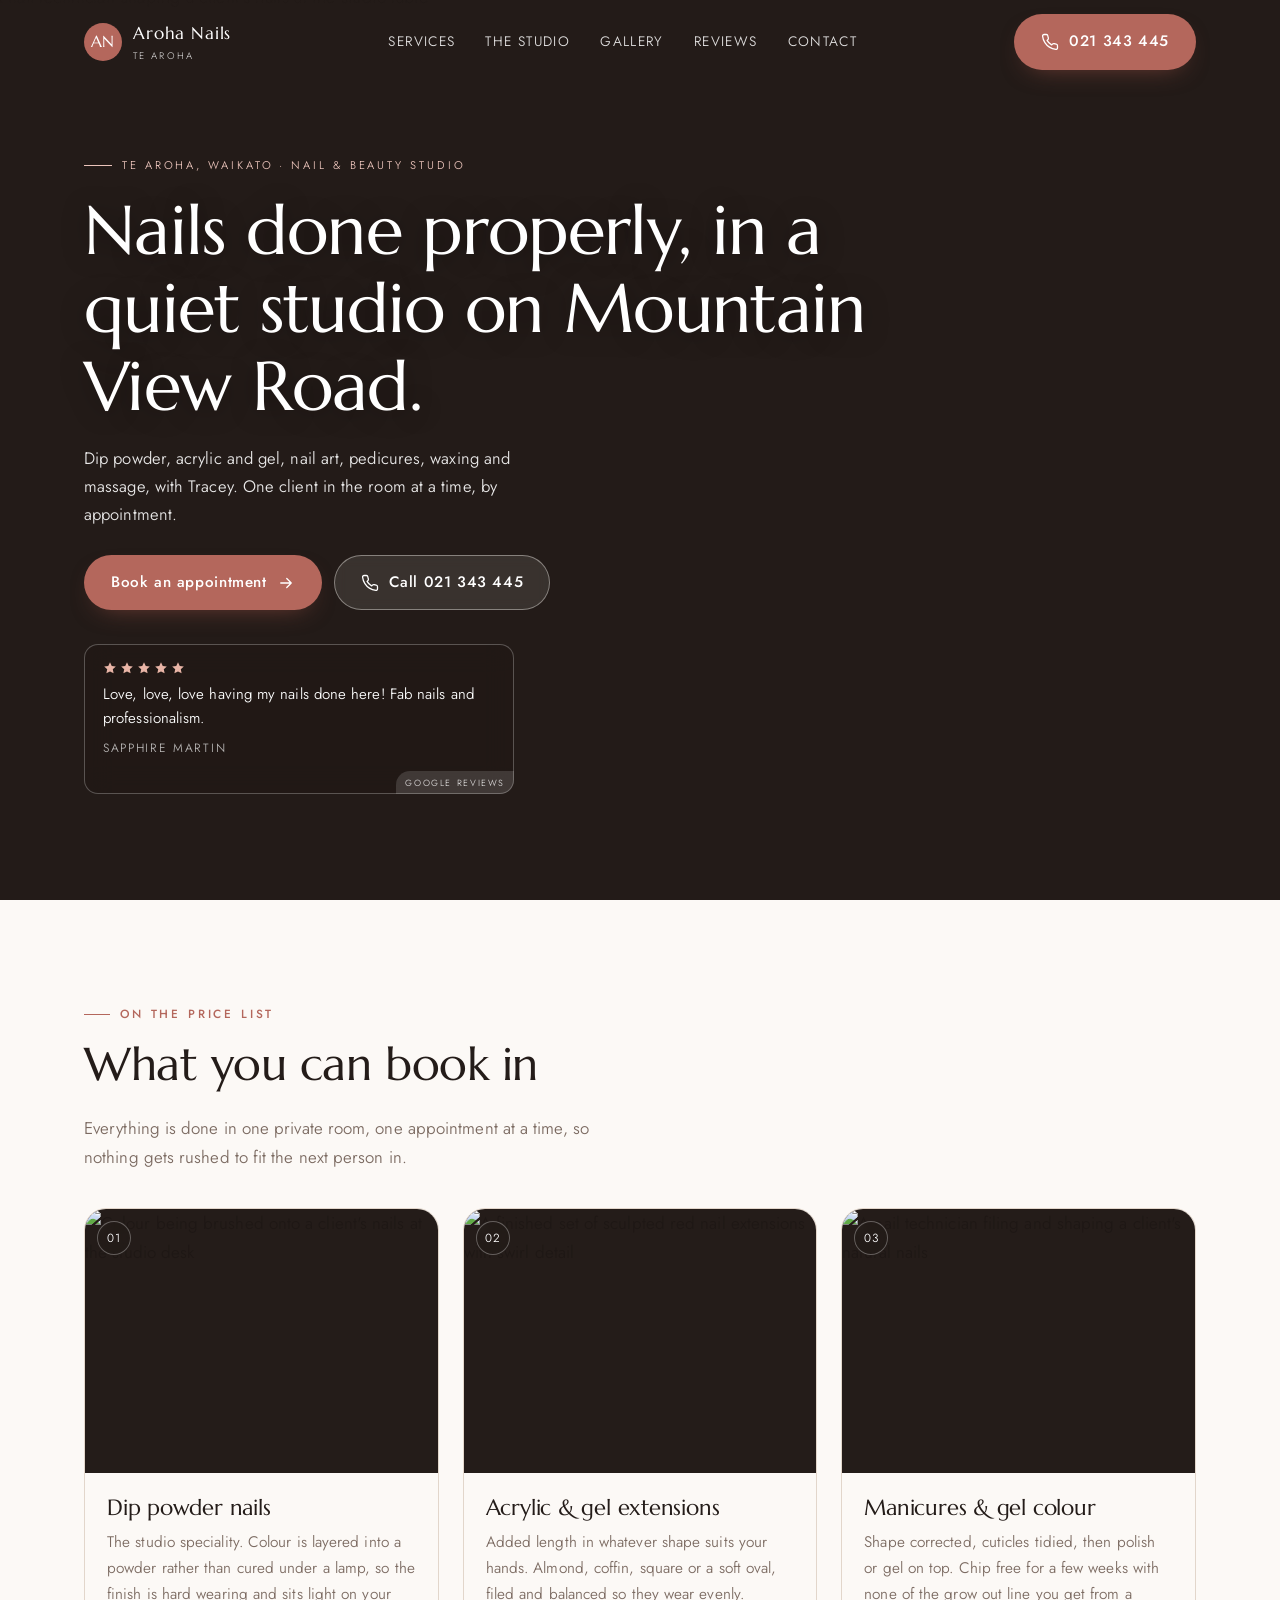
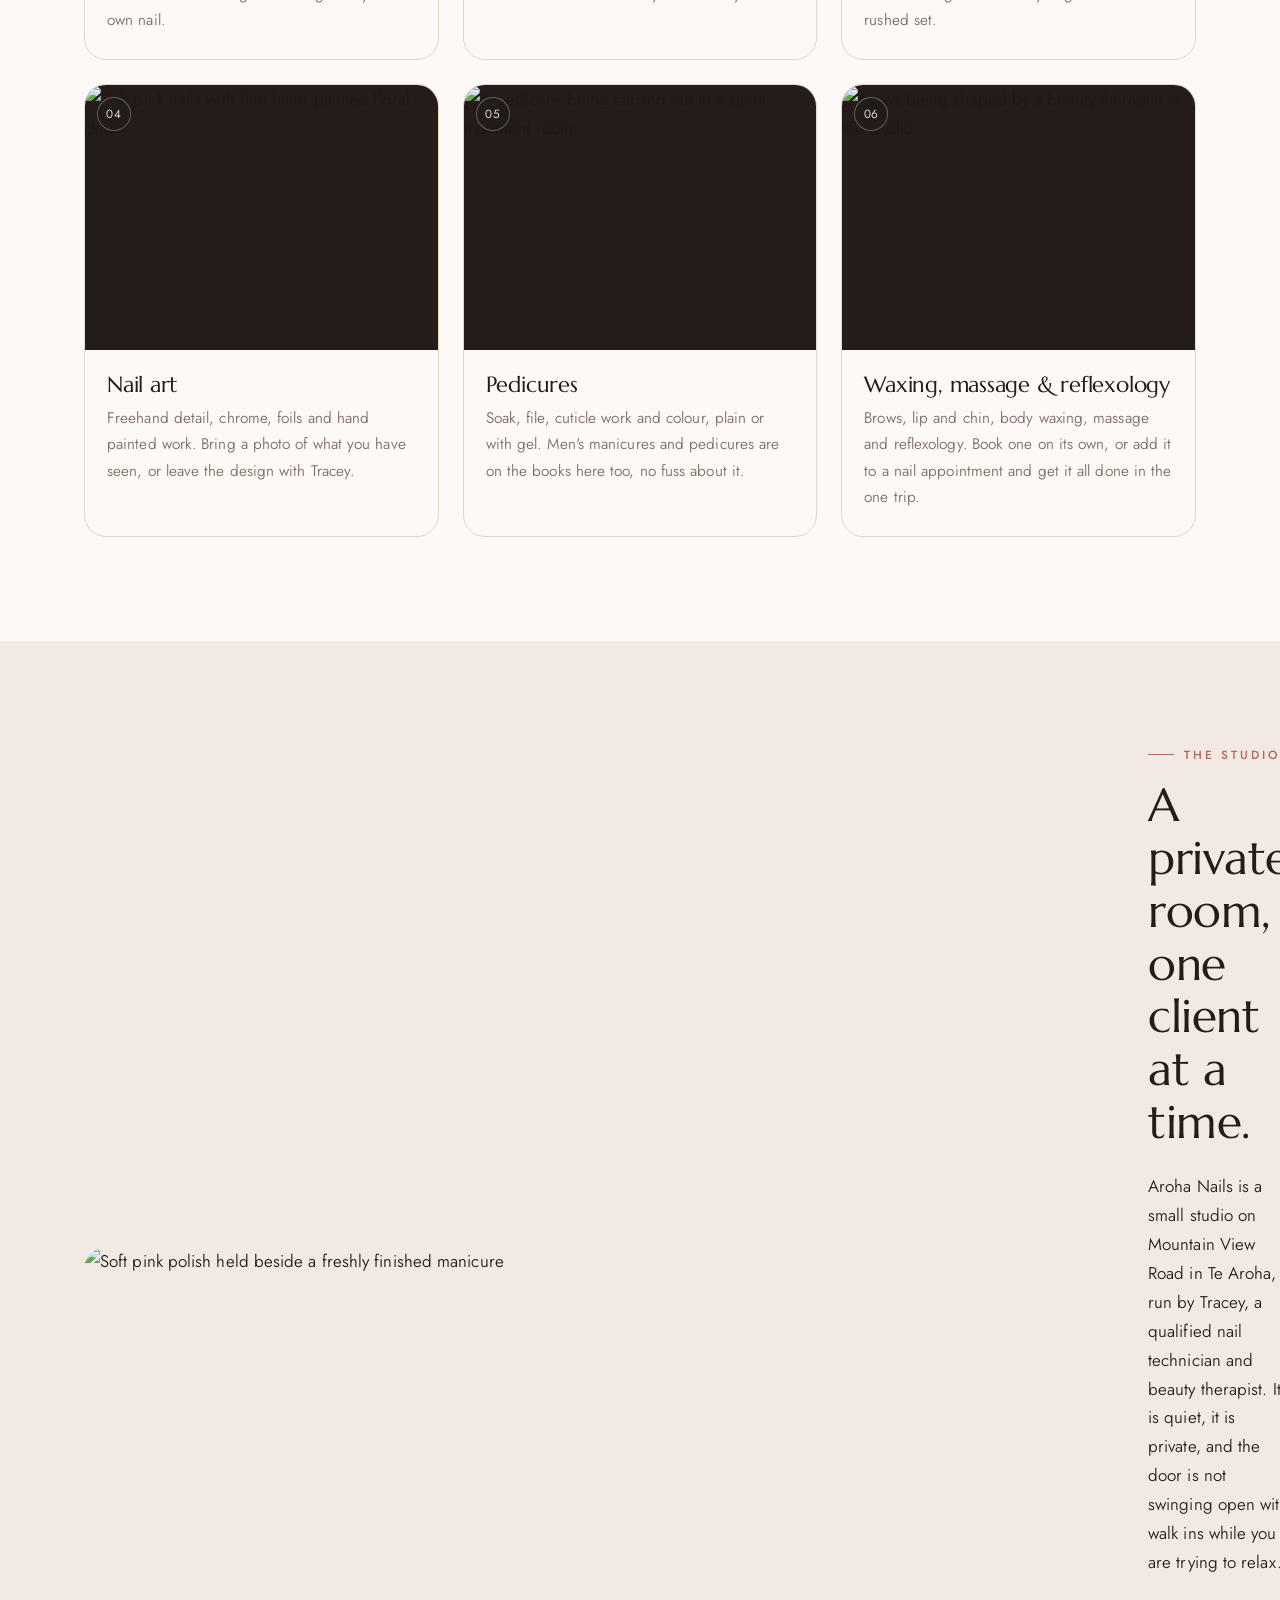
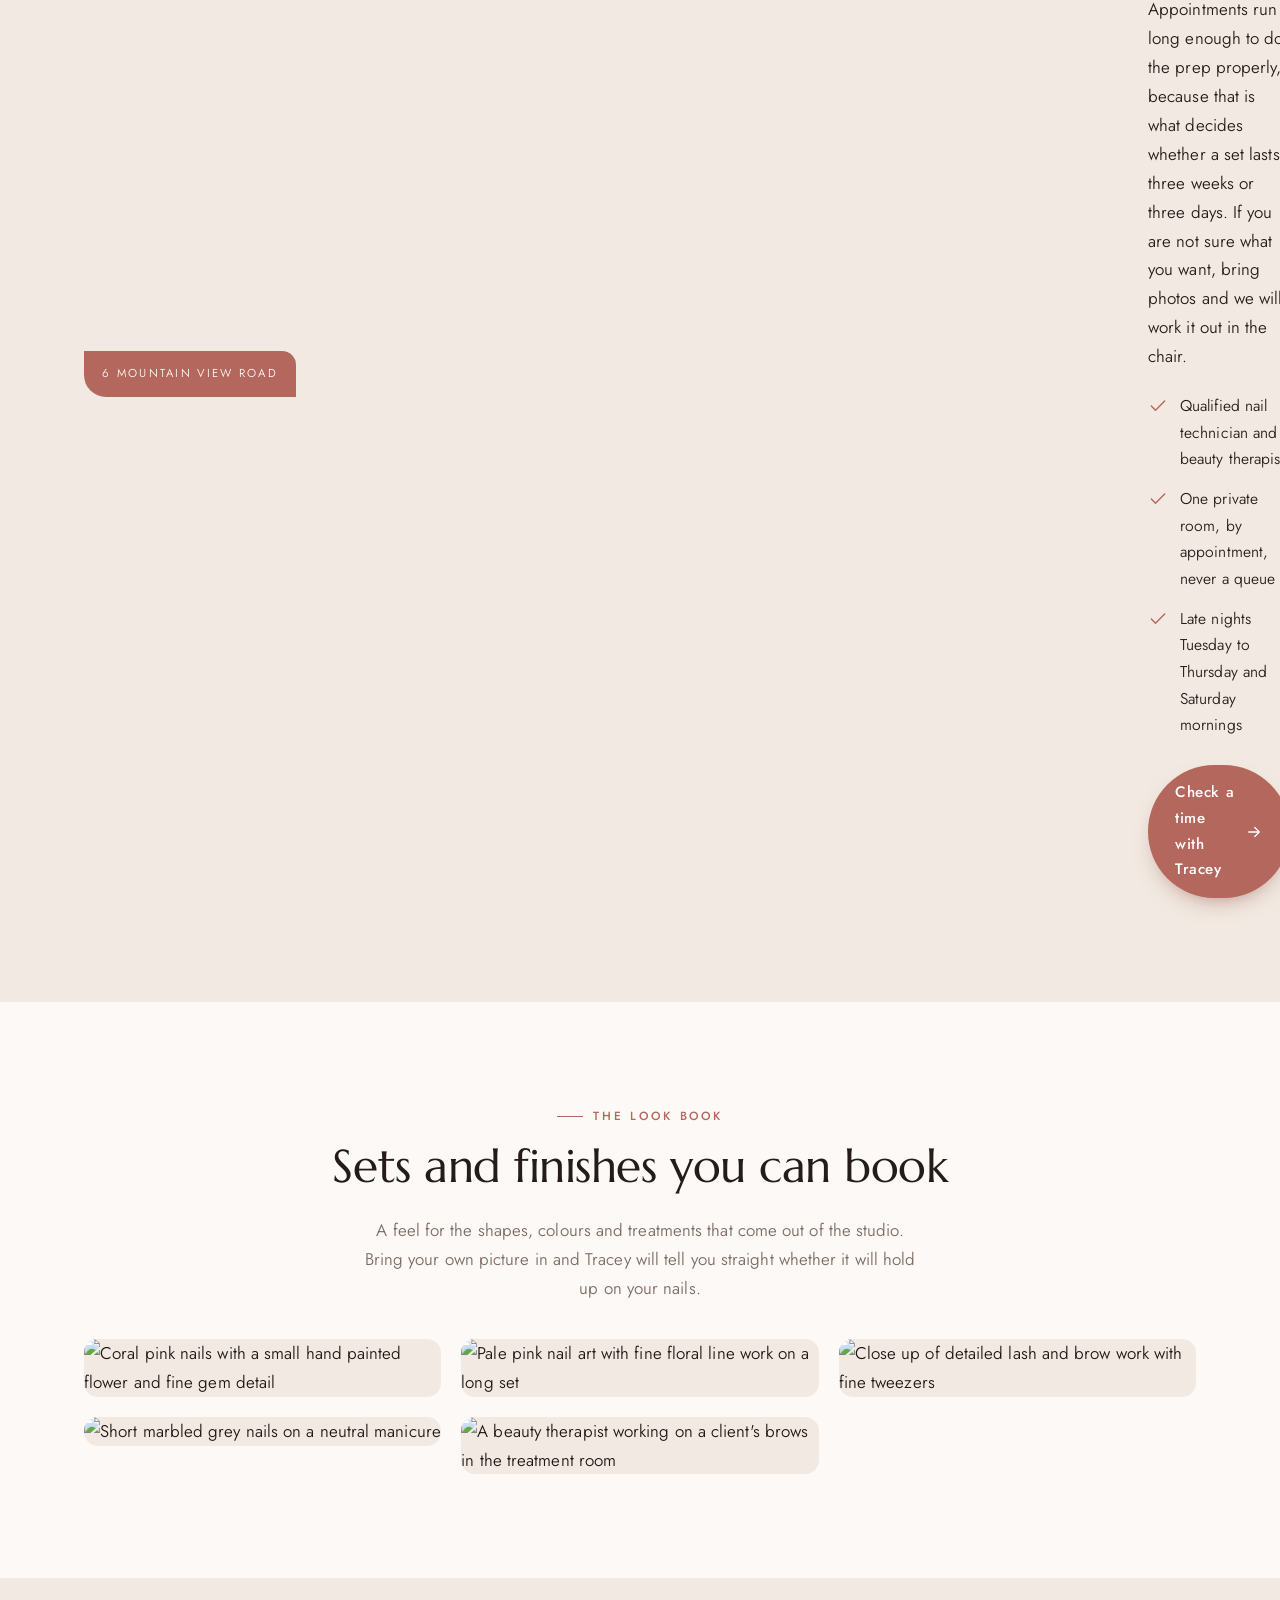
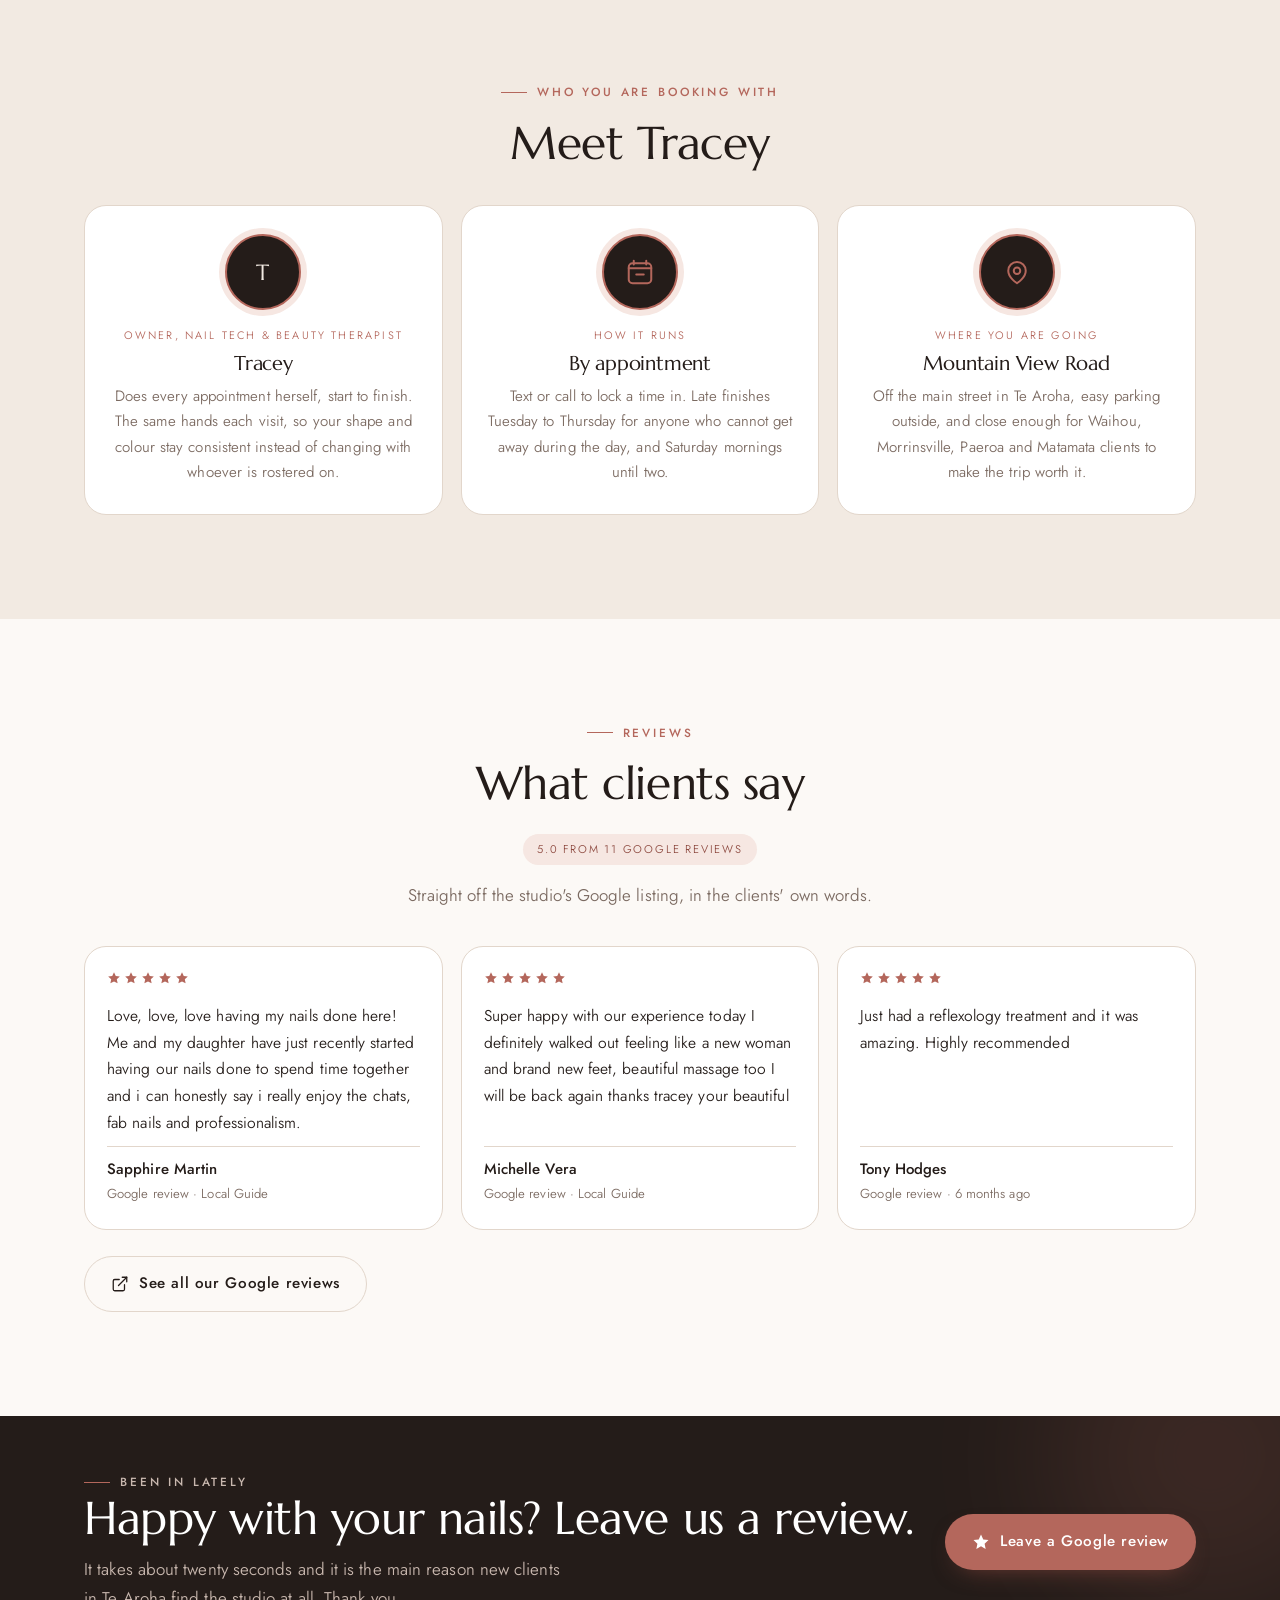
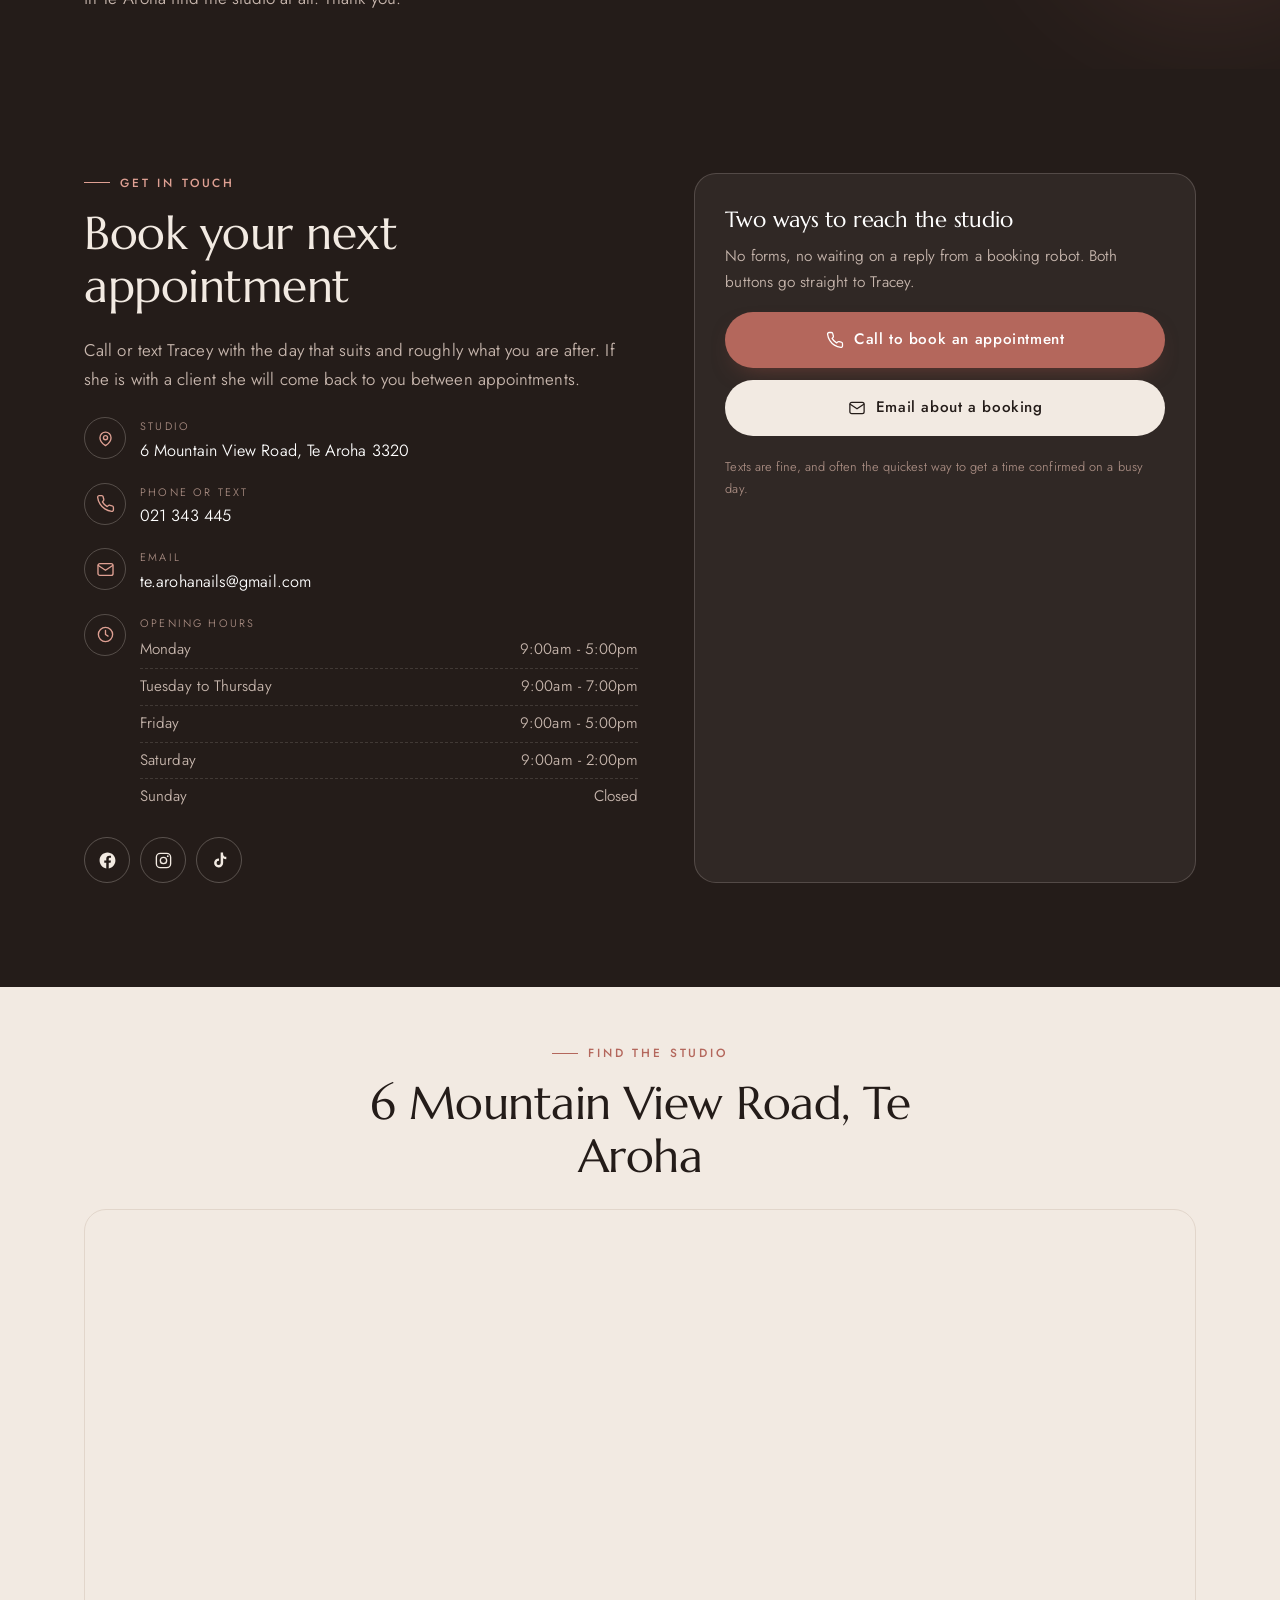
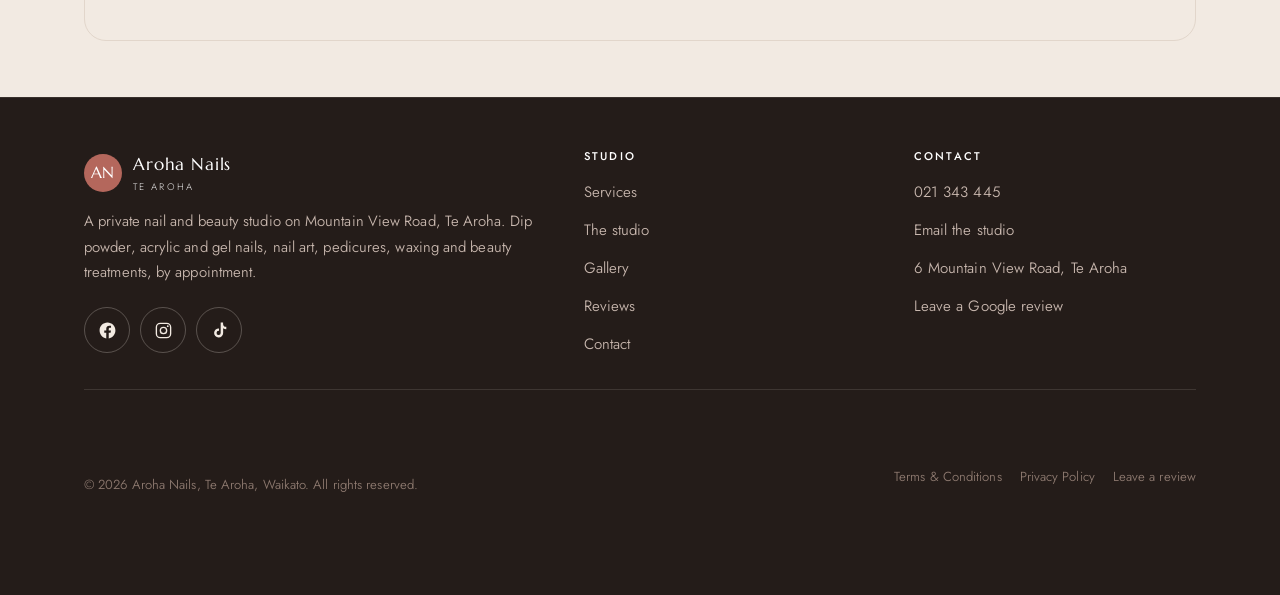
==== index.html @ d51366ed "Initial build: Aroha Nails" ====
<!DOCTYPE html>
<html lang="en-NZ">
<head>
<meta charset="utf-8">
<meta name="viewport" content="width=device-width, initial-scale=1">
<title>Aroha Nails | Nail &amp; Beauty Studio, Te Aroha</title>
<meta name="description" content="Aroha Nails is a private nail and beauty studio on Mountain View Road, Te Aroha. Dip powder, acrylic and gel nails, nail art, pedicures and waxing, by appointment.">
<link rel="canonical" href="https://aroha-nails-demo.vercel.app/">
<meta property="og:type" content="website">
<meta property="og:title" content="Aroha Nails | Nail &amp; Beauty Studio, Te Aroha">
<meta property="og:description" content="Dip powder, acrylic and gel nails, nail art, pedicures and waxing in a quiet private studio in Te Aroha. By appointment.">
<meta property="og:image" content="https://images.pexels.com/photos/7446915/pexels-photo-7446915.jpeg?auto=compress&amp;cs=tinysrgb&amp;w=1200&amp;h=630&amp;fit=crop">
<meta name="theme-color" content="#241C19">
<link rel="icon" href="favicon.svg" type="image/svg+xml">
<link rel="preconnect" href="https://fonts.googleapis.com">
<link rel="preconnect" href="https://fonts.gstatic.com" crossorigin>
<link rel="preconnect" href="https://images.pexels.com">
<link href="https://fonts.googleapis.com/css2?family=Marcellus&family=Jost:wght@300;400;500&display=swap" rel="stylesheet">
<link rel="stylesheet" href="styles.css">
</head>
<body>

<!-- opening animation -->
<div id="intro">
  <div class="intro-mark">Aroha Nails</div>
  <div class="intro-rule"></div>
  <div class="intro-sub">Te Aroha, Waikato</div>
</div>

<!-- nav -->
<header class="nav" id="nav">
  <div class="wrap nav-inner">
    <a class="brand" href="index.html">
      <span class="brand-mark">AN</span>
      <span>
        <span class="brand-name">Aroha Nails</span>
        <span class="brand-sub">Te Aroha</span>
      </span>
    </a>
    <nav class="nav-links">
      <a href="#services">Services</a>
      <a href="#studio">The studio</a>
      <a href="#gallery">Gallery</a>
      <a href="#reviews">Reviews</a>
      <a href="#contact">Contact</a>
    </nav>
    <a class="btn btn-primary nav-cta" href="tel:+6421343445">
      <svg viewBox="0 0 24 24" fill="none" stroke="currentColor" stroke-width="1.7" stroke-linecap="round" stroke-linejoin="round" aria-hidden="true"><path d="M22 16.9v3a2 2 0 0 1-2.2 2 19.8 19.8 0 0 1-8.6-3.1 19.5 19.5 0 0 1-6-6A19.8 19.8 0 0 1 2.1 4.2 2 2 0 0 1 4.1 2h3a2 2 0 0 1 2 1.7c.1 1 .3 1.9.7 2.8a2 2 0 0 1-.5 2.1L8.1 9.9a16 16 0 0 0 6 6l1.3-1.2a2 2 0 0 1 2.1-.5c.9.4 1.8.6 2.8.7a2 2 0 0 1 1.7 2z"/></svg>
      021 343 445
    </a>
    <button class="burger" id="burger" aria-label="Open menu" aria-expanded="false" aria-controls="mobileMenu">
      <svg class="bars" viewBox="0 0 24 24" fill="none" stroke="currentColor" stroke-width="1.8" stroke-linecap="round" aria-hidden="true"><path d="M3 6h18M3 12h18M3 18h18"/></svg>
      <svg class="x" viewBox="0 0 24 24" fill="none" stroke="currentColor" stroke-width="1.8" stroke-linecap="round" aria-hidden="true"><path d="M6 6l12 12M18 6L6 18"/></svg>
    </button>
  </div>
</header>

<div class="mobile-menu" id="mobileMenu">
  <a class="m-link" href="#services">Services</a>
  <a class="m-link" href="#studio">The studio</a>
  <a class="m-link" href="#gallery">Gallery</a>
  <a class="m-link" href="#reviews">Reviews</a>
  <a class="m-link" href="#contact">Contact</a>
  <div class="m-actions">
    <a class="btn btn-primary btn-block" href="tel:+6421343445">
      <svg viewBox="0 0 24 24" fill="none" stroke="currentColor" stroke-width="1.7" stroke-linecap="round" stroke-linejoin="round" aria-hidden="true"><path d="M22 16.9v3a2 2 0 0 1-2.2 2 19.8 19.8 0 0 1-8.6-3.1 19.5 19.5 0 0 1-6-6A19.8 19.8 0 0 1 2.1 4.2 2 2 0 0 1 4.1 2h3a2 2 0 0 1 2 1.7c.1 1 .3 1.9.7 2.8a2 2 0 0 1-.5 2.1L8.1 9.9a16 16 0 0 0 6 6l1.3-1.2a2 2 0 0 1 2.1-.5c.9.4 1.8.6 2.8.7a2 2 0 0 1 1.7 2z"/></svg>
      Call 021 343 445
    </a>
    <a class="btn btn-light btn-block" href="#contact">Book an appointment</a>
  </div>
</div>

<!-- hero -->
<section class="hero" id="top">
  <div class="hero-slides" id="heroSlides">
    <div class="hero-slide active">
      <img src="https://images.pexels.com/photos/7446915/pexels-photo-7446915.jpeg?auto=compress&cs=tinysrgb&w=1800&h=1000&fit=crop" alt="A nail technician shaping a client's nails at the studio table" width="1800" height="1000" fetchpriority="high" decoding="async">
    </div>
    <div class="hero-slide">
      <img src="https://images.pexels.com/photos/704815/pexels-photo-704815.jpeg?auto=compress&cs=tinysrgb&w=1800&h=1000&fit=crop" alt="Deep green gel nails with a hand painted leaf detail" width="1800" height="1000" loading="lazy" decoding="async">
    </div>
    <div class="hero-slide">
      <img src="https://images.pexels.com/photos/887352/pexels-photo-887352.jpeg?auto=compress&cs=tinysrgb&w=1800&h=1000&fit=crop" alt="A finished set of deep red almond nails with hand painted detail" width="1800" height="1000" loading="lazy" decoding="async">
    </div>
  </div>
  <div class="hero-scrim"></div>

  <div class="wrap hero-inner">
    <p class="hero-eyebrow">Te Aroha, Waikato &middot; Nail &amp; beauty studio</p>
    <h1>Nails done properly, in a quiet studio on Mountain View Road.</h1>
    <p class="hero-sub">Dip powder, acrylic and gel, nail art, pedicures, waxing and massage, with Tracey. One client in the room at a time, by appointment.</p>
    <div class="hero-actions">
      <a class="btn btn-primary" href="#contact">
        Book an appointment
        <svg viewBox="0 0 24 24" fill="none" stroke="currentColor" stroke-width="1.7" stroke-linecap="round" stroke-linejoin="round" aria-hidden="true"><path d="M5 12h14M13 6l6 6-6 6"/></svg>
      </a>
      <a class="btn btn-light" href="tel:+6421343445">
        <svg viewBox="0 0 24 24" fill="none" stroke="currentColor" stroke-width="1.7" stroke-linecap="round" stroke-linejoin="round" aria-hidden="true"><path d="M22 16.9v3a2 2 0 0 1-2.2 2 19.8 19.8 0 0 1-8.6-3.1 19.5 19.5 0 0 1-6-6A19.8 19.8 0 0 1 2.1 4.2 2 2 0 0 1 4.1 2h3a2 2 0 0 1 2 1.7c.1 1 .3 1.9.7 2.8a2 2 0 0 1-.5 2.1L8.1 9.9a16 16 0 0 0 6 6l1.3-1.2a2 2 0 0 1 2.1-.5c.9.4 1.8.6 2.8.7a2 2 0 0 1 1.7 2z"/></svg>
        Call 021 343 445
      </a>
    </div>

    <div class="hero-quote" id="heroQuote" aria-live="off"></div>
  </div>
</section>

<!-- services -->
<section class="section" id="services">
  <div class="wrap">
    <div class="sec-head reveal">
      <p class="eyebrow">On the price list</p>
      <h2>What you can book in</h2>
      <p class="lede">Everything is done in one private room, one appointment at a time, so nothing gets rushed to fit the next person in.</p>
    </div>

    <div class="svc-grid">
      <article class="svc reveal">
        <div class="svc-img">
          <span class="svc-num">01</span>
          <img src="https://images.pexels.com/photos/4677845/pexels-photo-4677845.jpeg?auto=compress&cs=tinysrgb&w=900&h=675&fit=crop" alt="Colour being brushed onto a client's nails at the studio desk" width="900" height="675" loading="lazy" decoding="async">
        </div>
        <div class="svc-body">
          <h3>Dip powder nails</h3>
          <p>The studio speciality. Colour is layered into a powder rather than cured under a lamp, so the finish is hard wearing and sits light on your own nail.</p>
        </div>
      </article>

      <article class="svc reveal">
        <div class="svc-img">
          <span class="svc-num">02</span>
          <img src="https://images.pexels.com/photos/34871553/pexels-photo-34871553.jpeg?auto=compress&cs=tinysrgb&w=900&h=675&fit=crop" alt="A finished set of sculpted red nail extensions with swirl detail" width="900" height="675" loading="lazy" decoding="async">
        </div>
        <div class="svc-body">
          <h3>Acrylic &amp; gel extensions</h3>
          <p>Added length in whatever shape suits your hands. Almond, coffin, square or a soft oval, filed and balanced so they wear evenly.</p>
        </div>
      </article>

      <article class="svc reveal">
        <div class="svc-img">
          <span class="svc-num">03</span>
          <img src="https://images.pexels.com/photos/6135685/pexels-photo-6135685.jpeg?auto=compress&cs=tinysrgb&w=900&h=675&fit=crop" alt="A nail technician filing and shaping a client's natural nails" width="900" height="675" loading="lazy" decoding="async">
        </div>
        <div class="svc-body">
          <h3>Manicures &amp; gel colour</h3>
          <p>Shape corrected, cuticles tidied, then polish or gel on top. Chip free for a few weeks with none of the grow out line you get from a rushed set.</p>
        </div>
      </article>

      <article class="svc reveal">
        <div class="svc-img">
          <span class="svc-num">04</span>
          <img src="https://images.pexels.com/photos/17471377/pexels-photo-17471377.jpeg?auto=compress&cs=tinysrgb&w=900&h=675&fit=crop" alt="Soft pink nails with fine hand painted floral detail" width="900" height="675" loading="lazy" decoding="async">
        </div>
        <div class="svc-body">
          <h3>Nail art</h3>
          <p>Freehand detail, chrome, foils and hand painted work. Bring a photo of what you have seen, or leave the design with Tracey.</p>
        </div>
      </article>

      <article class="svc reveal">
        <div class="svc-img">
          <span class="svc-num">05</span>
          <img src="https://images.pexels.com/photos/34930123/pexels-photo-34930123.jpeg?auto=compress&cs=tinysrgb&w=900&h=675&fit=crop" alt="A pedicure being carried out in a quiet treatment room" width="900" height="675" loading="lazy" decoding="async">
        </div>
        <div class="svc-body">
          <h3>Pedicures</h3>
          <p>Soak, file, cuticle work and colour, plain or with gel. Men's manicures and pedicures are on the books here too, no fuss about it.</p>
        </div>
      </article>

      <article class="svc reveal">
        <div class="svc-img">
          <span class="svc-num">06</span>
          <img src="https://images.pexels.com/photos/5177995/pexels-photo-5177995.jpeg?auto=compress&cs=tinysrgb&w=900&h=675&fit=crop" alt="Brows being shaped by a beauty therapist in the studio" width="900" height="675" loading="lazy" decoding="async">
        </div>
        <div class="svc-body">
          <h3>Waxing, massage &amp; reflexology</h3>
          <p>Brows, lip and chin, body waxing, massage and reflexology. Book one on its own, or add it to a nail appointment and get it all done in the one trip.</p>
        </div>
      </article>
    </div>
  </div>
</section>

<!-- about -->
<section class="section bone" id="studio">
  <div class="wrap">
    <div class="about-grid">
      <div class="about-media reveal">
        <img src="https://images.pexels.com/photos/2281695/pexels-photo-2281695.jpeg?auto=compress&cs=tinysrgb&w=1000&h=750&fit=crop" alt="Soft pink polish held beside a freshly finished manicure" width="1000" height="750" loading="lazy" decoding="async">
        <span class="corner-tag">6 Mountain View Road</span>
      </div>
      <div class="reveal">
        <p class="eyebrow">The studio</p>
        <h2>A private room, one client at a time.</h2>
        <p>Aroha Nails is a small studio on Mountain View Road in Te Aroha, run by Tracey, a qualified nail technician and beauty therapist. It is quiet, it is private, and the door is not swinging open with walk ins while you are trying to relax.</p>
        <p>Appointments run long enough to do the prep properly, because that is what decides whether a set lasts three weeks or three days. If you are not sure what you want, bring photos and we will work it out in the chair.</p>
        <ul class="checks">
          <li>
            <svg viewBox="0 0 24 24" fill="none" stroke="currentColor" stroke-width="1.7" stroke-linecap="round" stroke-linejoin="round" aria-hidden="true"><path d="M20 6L9 17l-5-5"/></svg>
            <span>Qualified nail technician and beauty therapist</span>
          </li>
          <li>
            <svg viewBox="0 0 24 24" fill="none" stroke="currentColor" stroke-width="1.7" stroke-linecap="round" stroke-linejoin="round" aria-hidden="true"><path d="M20 6L9 17l-5-5"/></svg>
            <span>One private room, by appointment, never a queue</span>
          </li>
          <li>
            <svg viewBox="0 0 24 24" fill="none" stroke="currentColor" stroke-width="1.7" stroke-linecap="round" stroke-linejoin="round" aria-hidden="true"><path d="M20 6L9 17l-5-5"/></svg>
            <span>Late nights Tuesday to Thursday and Saturday mornings</span>
          </li>
        </ul>
        <a class="btn btn-primary" href="#contact">
          Check a time with Tracey
          <svg viewBox="0 0 24 24" fill="none" stroke="currentColor" stroke-width="1.7" stroke-linecap="round" stroke-linejoin="round" aria-hidden="true"><path d="M5 12h14M13 6l6 6-6 6"/></svg>
        </a>
      </div>
    </div>
  </div>
</section>

<!-- gallery -->
<section class="section" id="gallery">
  <div class="wrap">
    <div class="sec-head center reveal">
      <p class="eyebrow center">The look book</p>
      <h2>Sets and finishes you can book</h2>
      <p class="lede" style="margin:0 auto;">A feel for the shapes, colours and treatments that come out of the studio. Bring your own picture in and Tracey will tell you straight whether it will hold up on your nails.</p>
    </div>
    <div class="masonry reveal">
      <figure><img src="https://images.pexels.com/photos/34885842/pexels-photo-34885842.jpeg?auto=compress&cs=tinysrgb&w=800" alt="Coral pink nails with a small hand painted flower and fine gem detail" loading="lazy" decoding="async"></figure>
      <figure><img src="https://images.pexels.com/photos/7795525/pexels-photo-7795525.jpeg?auto=compress&cs=tinysrgb&w=800" alt="Short marbled grey nails on a neutral manicure" loading="lazy" decoding="async"></figure>
      <figure><img src="https://images.pexels.com/photos/17471377/pexels-photo-17471377.jpeg?auto=compress&cs=tinysrgb&w=800" alt="Pale pink nail art with fine floral line work on a long set" loading="lazy" decoding="async"></figure>
      <figure><img src="https://images.pexels.com/photos/5128233/pexels-photo-5128233.jpeg?auto=compress&cs=tinysrgb&w=800" alt="A beauty therapist working on a client's brows in the treatment room" loading="lazy" decoding="async"></figure>
      <figure><img src="https://images.pexels.com/photos/5128220/pexels-photo-5128220.jpeg?auto=compress&cs=tinysrgb&w=800" alt="Close up of detailed lash and brow work with fine tweezers" loading="lazy" decoding="async"></figure>
    </div>
  </div>
</section>

<!-- team -->
<section class="section bone" id="team">
  <div class="wrap">
    <div class="sec-head center reveal">
      <p class="eyebrow center">Who you are booking with</p>
      <h2>Meet Tracey</h2>
    </div>
    <div class="team-grid">
      <article class="person reveal">
        <div class="avatar">T</div>
        <p class="role">Owner, nail tech &amp; beauty therapist</p>
        <h3>Tracey</h3>
        <p>Does every appointment herself, start to finish. The same hands each visit, so your shape and colour stay consistent instead of changing with whoever is rostered on.</p>
      </article>
      <article class="person reveal">
        <div class="avatar icon">
          <svg viewBox="0 0 24 24" fill="none" stroke="currentColor" stroke-width="1.6" stroke-linecap="round" stroke-linejoin="round" aria-hidden="true"><path d="M3 9h18M7 3v3M17 3v3"/><rect x="3" y="5" width="18" height="16" rx="3"/><path d="M9 14h6"/></svg>
        </div>
        <p class="role">How it runs</p>
        <h3>By appointment</h3>
        <p>Text or call to lock a time in. Late finishes Tuesday to Thursday for anyone who cannot get away during the day, and Saturday mornings until two.</p>
      </article>
      <article class="person reveal">
        <div class="avatar icon">
          <svg viewBox="0 0 24 24" fill="none" stroke="currentColor" stroke-width="1.6" stroke-linecap="round" stroke-linejoin="round" aria-hidden="true"><path d="M12 21s-7-4.4-7-10a7 7 0 0 1 14 0c0 5.6-7 10-7 10z"/><circle cx="12" cy="11" r="2.6"/></svg>
        </div>
        <p class="role">Where you are going</p>
        <h3>Mountain View Road</h3>
        <p>Off the main street in Te Aroha, easy parking outside, and close enough for Waihou, Morrinsville, Paeroa and Matamata clients to make the trip worth it.</p>
      </article>
    </div>
  </div>
</section>

<!-- reviews -->
<section class="section" id="reviews">
  <div class="wrap">
    <div class="sec-head center reveal">
      <p class="eyebrow center">Reviews</p>
      <h2>What clients say</h2>
      <span class="badge">5.0 from 11 Google reviews</span>
      <p class="lede" style="margin:0 auto;">Straight off the studio's Google listing, in the clients' own words.</p>
    </div>

    <div class="rev-grid">
      <article class="rev reveal">
        <div class="stars" aria-label="5 out of 5 stars">
          <svg viewBox="0 0 24 24" fill="currentColor" aria-hidden="true"><path d="M12 2l3 6.6 7 .8-5.2 4.8 1.4 7L12 17.8 5.8 21.2l1.4-7L2 9.4l7-.8z"/></svg>
          <svg viewBox="0 0 24 24" fill="currentColor" aria-hidden="true"><path d="M12 2l3 6.6 7 .8-5.2 4.8 1.4 7L12 17.8 5.8 21.2l1.4-7L2 9.4l7-.8z"/></svg>
          <svg viewBox="0 0 24 24" fill="currentColor" aria-hidden="true"><path d="M12 2l3 6.6 7 .8-5.2 4.8 1.4 7L12 17.8 5.8 21.2l1.4-7L2 9.4l7-.8z"/></svg>
          <svg viewBox="0 0 24 24" fill="currentColor" aria-hidden="true"><path d="M12 2l3 6.6 7 .8-5.2 4.8 1.4 7L12 17.8 5.8 21.2l1.4-7L2 9.4l7-.8z"/></svg>
          <svg viewBox="0 0 24 24" fill="currentColor" aria-hidden="true"><path d="M12 2l3 6.6 7 .8-5.2 4.8 1.4 7L12 17.8 5.8 21.2l1.4-7L2 9.4l7-.8z"/></svg>
        </div>
        <p>Love, love, love having my nails done here! Me and my daughter have just recently started having our nails done to spend time together and i can honestly say i really enjoy the chats, fab nails and professionalism.</p>
        <div class="meta"><strong>Sapphire Martin</strong>Google review &middot; Local Guide</div>
      </article>

      <article class="rev reveal">
        <div class="stars" aria-label="5 out of 5 stars">
          <svg viewBox="0 0 24 24" fill="currentColor" aria-hidden="true"><path d="M12 2l3 6.6 7 .8-5.2 4.8 1.4 7L12 17.8 5.8 21.2l1.4-7L2 9.4l7-.8z"/></svg>
          <svg viewBox="0 0 24 24" fill="currentColor" aria-hidden="true"><path d="M12 2l3 6.6 7 .8-5.2 4.8 1.4 7L12 17.8 5.8 21.2l1.4-7L2 9.4l7-.8z"/></svg>
          <svg viewBox="0 0 24 24" fill="currentColor" aria-hidden="true"><path d="M12 2l3 6.6 7 .8-5.2 4.8 1.4 7L12 17.8 5.8 21.2l1.4-7L2 9.4l7-.8z"/></svg>
          <svg viewBox="0 0 24 24" fill="currentColor" aria-hidden="true"><path d="M12 2l3 6.6 7 .8-5.2 4.8 1.4 7L12 17.8 5.8 21.2l1.4-7L2 9.4l7-.8z"/></svg>
          <svg viewBox="0 0 24 24" fill="currentColor" aria-hidden="true"><path d="M12 2l3 6.6 7 .8-5.2 4.8 1.4 7L12 17.8 5.8 21.2l1.4-7L2 9.4l7-.8z"/></svg>
        </div>
        <p>Super happy with our experience today I definitely walked out feeling like a new woman and brand new feet, beautiful massage too I will be back again thanks tracey your beautiful</p>
        <div class="meta"><strong>Michelle Vera</strong>Google review &middot; Local Guide</div>
      </article>

      <article class="rev reveal">
        <div class="stars" aria-label="5 out of 5 stars">
          <svg viewBox="0 0 24 24" fill="currentColor" aria-hidden="true"><path d="M12 2l3 6.6 7 .8-5.2 4.8 1.4 7L12 17.8 5.8 21.2l1.4-7L2 9.4l7-.8z"/></svg>
          <svg viewBox="0 0 24 24" fill="currentColor" aria-hidden="true"><path d="M12 2l3 6.6 7 .8-5.2 4.8 1.4 7L12 17.8 5.8 21.2l1.4-7L2 9.4l7-.8z"/></svg>
          <svg viewBox="0 0 24 24" fill="currentColor" aria-hidden="true"><path d="M12 2l3 6.6 7 .8-5.2 4.8 1.4 7L12 17.8 5.8 21.2l1.4-7L2 9.4l7-.8z"/></svg>
          <svg viewBox="0 0 24 24" fill="currentColor" aria-hidden="true"><path d="M12 2l3 6.6 7 .8-5.2 4.8 1.4 7L12 17.8 5.8 21.2l1.4-7L2 9.4l7-.8z"/></svg>
          <svg viewBox="0 0 24 24" fill="currentColor" aria-hidden="true"><path d="M12 2l3 6.6 7 .8-5.2 4.8 1.4 7L12 17.8 5.8 21.2l1.4-7L2 9.4l7-.8z"/></svg>
        </div>
        <p>Just had a reflexology treatment and it was amazing. Highly recommended</p>
        <div class="meta"><strong>Tony Hodges</strong>Google review &middot; 6 months ago</div>
      </article>
    </div>

    <div class="rev-actions reveal">
      <a class="btn btn-ghost" href="https://www.google.com/maps/place/data=!4m4!3m3!1s0x6d6d999bdfef1d2b:0xa8ed94655ee93145!9m1!1b1" target="_blank" rel="noopener">
        <svg viewBox="0 0 24 24" fill="none" stroke="currentColor" stroke-width="1.7" stroke-linecap="round" stroke-linejoin="round" aria-hidden="true"><path d="M18 13v6a2 2 0 0 1-2 2H5a2 2 0 0 1-2-2V8a2 2 0 0 1 2-2h6"/><path d="M15 3h6v6"/><path d="M10 14L21 3"/></svg>
        See all our Google reviews
      </a>
    </div>
  </div>
</section>

<!-- leave a review banner -->
<section class="banner" id="leave-review">
  <div class="wrap banner-inner">
    <div class="reveal">
      <p class="eyebrow">Been in lately</p>
      <h2>Happy with your nails? Leave us a review.</h2>
      <p>It takes about twenty seconds and it is the main reason new clients in Te Aroha find the studio at all. Thank you.</p>
    </div>
    <div class="reveal">
      <a class="btn btn-primary" href="https://www.google.com/maps/place/data=!4m3!3m2!1s0x6d6d999bdfef1d2b:0xa8ed94655ee93145!12e1" target="_blank" rel="noopener">
        <svg viewBox="0 0 24 24" fill="currentColor" aria-hidden="true"><path d="M12 2l3 6.6 7 .8-5.2 4.8 1.4 7L12 17.8 5.8 21.2l1.4-7L2 9.4l7-.8z"/></svg>
        Leave a Google review
      </a>
    </div>
  </div>
</section>

<!-- contact -->
<section class="section ink" id="contact">
  <div class="wrap">
    <div class="contact-grid">
      <div class="reveal">
        <p class="eyebrow">Get in touch</p>
        <h2>Book your next appointment</h2>
        <p class="lede">Call or text Tracey with the day that suits and roughly what you are after. If she is with a client she will come back to you between appointments.</p>

        <ul class="info-list">
          <li>
            <span class="info-ico"><svg viewBox="0 0 24 24" fill="none" stroke="currentColor" stroke-width="1.7" stroke-linecap="round" stroke-linejoin="round" aria-hidden="true"><path d="M12 21s-7-4.4-7-10a7 7 0 0 1 14 0c0 5.6-7 10-7 10z"/><circle cx="12" cy="11" r="2.6"/></svg></span>
            <span>
              <span class="k">Studio</span>
              <a class="v" href="https://maps.google.com/?q=6+Mountain+View+Road,+Te+Aroha+3320,+New+Zealand" target="_blank" rel="noopener">6 Mountain View Road, Te Aroha 3320</a>
            </span>
          </li>
          <li>
            <span class="info-ico"><svg viewBox="0 0 24 24" fill="none" stroke="currentColor" stroke-width="1.7" stroke-linecap="round" stroke-linejoin="round" aria-hidden="true"><path d="M22 16.9v3a2 2 0 0 1-2.2 2 19.8 19.8 0 0 1-8.6-3.1 19.5 19.5 0 0 1-6-6A19.8 19.8 0 0 1 2.1 4.2 2 2 0 0 1 4.1 2h3a2 2 0 0 1 2 1.7c.1 1 .3 1.9.7 2.8a2 2 0 0 1-.5 2.1L8.1 9.9a16 16 0 0 0 6 6l1.3-1.2a2 2 0 0 1 2.1-.5c.9.4 1.8.6 2.8.7a2 2 0 0 1 1.7 2z"/></svg></span>
            <span>
              <span class="k">Phone or text</span>
              <a class="v" href="tel:+6421343445">021 343 445</a>
            </span>
          </li>
          <li>
            <span class="info-ico"><svg viewBox="0 0 24 24" fill="none" stroke="currentColor" stroke-width="1.7" stroke-linecap="round" stroke-linejoin="round" aria-hidden="true"><rect x="2.5" y="4.5" width="19" height="15" rx="2.5"/><path d="M3 7l9 6 9-6"/></svg></span>
            <span>
              <span class="k">Email</span>
              <a class="v" href="#" data-gmail data-user="te.arohanails" data-domain="gmail.com" data-su="Appointment%20enquiry" data-body="Hi%20Tracey%2C%0A%0AI%27d%20like%20to%20book%20an%20appointment%20at%20Aroha%20Nails.%0A%0AService%3A%20%0APreferred%20day%20and%20time%3A%20%0AName%3A%20%0APhone%3A%20%0A%0AThanks%2C%0A" data-label>Email the studio</a>
            </span>
          </li>
          <li>
            <span class="info-ico"><svg viewBox="0 0 24 24" fill="none" stroke="currentColor" stroke-width="1.7" stroke-linecap="round" stroke-linejoin="round" aria-hidden="true"><circle cx="12" cy="12" r="9"/><path d="M12 7v5l3.2 2"/></svg></span>
            <span style="flex:1;">
              <span class="k">Opening hours</span>
              <div class="hours">
                <span><em style="font-style:normal;">Monday</em> <em style="font-style:normal;">9:00am - 5:00pm</em></span>
                <span><em style="font-style:normal;">Tuesday to Thursday</em> <em style="font-style:normal;">9:00am - 7:00pm</em></span>
                <span><em style="font-style:normal;">Friday</em> <em style="font-style:normal;">9:00am - 5:00pm</em></span>
                <span><em style="font-style:normal;">Saturday</em> <em style="font-style:normal;">9:00am - 2:00pm</em></span>
                <span><em style="font-style:normal;">Sunday</em> <em style="font-style:normal;">Closed</em></span>
              </div>
            </span>
          </li>
        </ul>

        <div class="socials">
          <a class="soc" href="https://www.facebook.com/people/Aroha-Nails-and-Beauty-Te-Aroha/100057091104200/" target="_blank" rel="noopener" aria-label="Aroha Nails and Beauty on Facebook">
            <svg viewBox="0 0 24 24" fill="currentColor" aria-hidden="true"><path d="M22 12.06C22 6.5 17.52 2 12 2S2 6.5 2 12.06c0 5 3.66 9.15 8.44 9.94v-7.03H7.9v-2.91h2.54V9.85c0-2.52 1.5-3.91 3.77-3.91 1.09 0 2.24.2 2.24.2v2.46h-1.26c-1.24 0-1.63.78-1.63 1.57v1.89h2.78l-.45 2.91h-2.33V22c4.78-.79 8.44-4.93 8.44-9.94z"/></svg>
          </a>
          <a class="soc" href="https://www.instagram.com/explore/search/keyword/?q=Aroha%20Nails%20Te%20Aroha" target="_blank" rel="noopener" aria-label="Search for Aroha Nails on Instagram">
            <svg viewBox="0 0 24 24" fill="none" stroke="currentColor" stroke-width="1.7" aria-hidden="true"><rect x="3" y="3" width="18" height="18" rx="5"/><circle cx="12" cy="12" r="4"/><circle cx="17.4" cy="6.6" r="1.1" fill="currentColor" stroke="none"/></svg>
          </a>
          <a class="soc" href="https://www.tiktok.com/search?q=Aroha%20Nails%20Te%20Aroha" target="_blank" rel="noopener" aria-label="Search for Aroha Nails on TikTok">
            <svg viewBox="0 0 24 24" fill="currentColor" aria-hidden="true"><path d="M16.5 2h-3v13.1a2.6 2.6 0 1 1-2.1-2.55v-3.06a5.7 5.7 0 1 0 5.2 5.68V9.02a6.9 6.9 0 0 0 4 1.28V7.24a3.9 3.9 0 0 1-4.1-3.9V2z"/></svg>
          </a>
        </div>
      </div>

      <div class="contact-card reveal">
        <h3>Two ways to reach the studio</h3>
        <p>No forms, no waiting on a reply from a booking robot. Both buttons go straight to Tracey.</p>
        <a class="btn btn-primary" href="tel:+6421343445">
          <svg viewBox="0 0 24 24" fill="none" stroke="currentColor" stroke-width="1.7" stroke-linecap="round" stroke-linejoin="round" aria-hidden="true"><path d="M22 16.9v3a2 2 0 0 1-2.2 2 19.8 19.8 0 0 1-8.6-3.1 19.5 19.5 0 0 1-6-6A19.8 19.8 0 0 1 2.1 4.2 2 2 0 0 1 4.1 2h3a2 2 0 0 1 2 1.7c.1 1 .3 1.9.7 2.8a2 2 0 0 1-.5 2.1L8.1 9.9a16 16 0 0 0 6 6l1.3-1.2a2 2 0 0 1 2.1-.5c.9.4 1.8.6 2.8.7a2 2 0 0 1 1.7 2z"/></svg>
          Call to book an appointment
        </a>
        <a class="btn btn-solid-light" href="#" data-gmail data-user="te.arohanails" data-domain="gmail.com" data-su="Appointment%20enquiry" data-body="Hi%20Tracey%2C%0A%0AI%27d%20like%20to%20book%20an%20appointment%20at%20Aroha%20Nails.%0A%0AService%3A%20%0APreferred%20day%20and%20time%3A%20%0AName%3A%20%0APhone%3A%20%0A%0AThanks%2C%0A">
          <svg viewBox="0 0 24 24" fill="none" stroke="currentColor" stroke-width="1.7" stroke-linecap="round" stroke-linejoin="round" aria-hidden="true"><rect x="2.5" y="4.5" width="19" height="15" rx="2.5"/><path d="M3 7l9 6 9-6"/></svg>
          Email about a booking
        </a>
        <p class="fineprint">Texts are fine, and often the quickest way to get a time confirmed on a busy day.</p>
      </div>
    </div>
  </div>
</section>

<!-- map -->
<section class="section bone" id="find-us" style="padding-top:56px;padding-bottom:56px;">
  <div class="wrap">
    <div class="sec-head center reveal" style="margin-bottom:26px;">
      <p class="eyebrow center">Find the studio</p>
      <h2>6 Mountain View Road, Te Aroha</h2>
    </div>
    <div class="map-wrap reveal">
      <iframe
        title="Map showing Aroha Nails at 6 Mountain View Road, Te Aroha"
        src="https://maps.google.com/maps?q=6%20Mountain%20View%20Road,%20Te%20Aroha%203320,%20New%20Zealand&z=15&output=embed"
        loading="lazy"
        referrerpolicy="no-referrer-when-downgrade"
        allowfullscreen></iframe>
    </div>
  </div>
</section>

<!-- footer -->
<footer class="footer">
  <div class="wrap">
    <div class="footer-grid">
      <div>
        <a class="brand" href="index.html">
          <span class="brand-mark">AN</span>
          <span>
            <span class="brand-name">Aroha Nails</span>
            <span class="brand-sub">Te Aroha</span>
          </span>
        </a>
        <p>A private nail and beauty studio on Mountain View Road, Te Aroha. Dip powder, acrylic and gel nails, nail art, pedicures, waxing and beauty treatments, by appointment.</p>
        <div class="socials">
          <a class="soc" href="https://www.facebook.com/people/Aroha-Nails-and-Beauty-Te-Aroha/100057091104200/" target="_blank" rel="noopener" aria-label="Aroha Nails and Beauty on Facebook">
            <svg viewBox="0 0 24 24" fill="currentColor" aria-hidden="true"><path d="M22 12.06C22 6.5 17.52 2 12 2S2 6.5 2 12.06c0 5 3.66 9.15 8.44 9.94v-7.03H7.9v-2.91h2.54V9.85c0-2.52 1.5-3.91 3.77-3.91 1.09 0 2.24.2 2.24.2v2.46h-1.26c-1.24 0-1.63.78-1.63 1.57v1.89h2.78l-.45 2.91h-2.33V22c4.78-.79 8.44-4.93 8.44-9.94z"/></svg>
          </a>
          <a class="soc" href="https://www.instagram.com/explore/search/keyword/?q=Aroha%20Nails%20Te%20Aroha" target="_blank" rel="noopener" aria-label="Search for Aroha Nails on Instagram">
            <svg viewBox="0 0 24 24" fill="none" stroke="currentColor" stroke-width="1.7" aria-hidden="true"><rect x="3" y="3" width="18" height="18" rx="5"/><circle cx="12" cy="12" r="4"/><circle cx="17.4" cy="6.6" r="1.1" fill="currentColor" stroke="none"/></svg>
          </a>
          <a class="soc" href="https://www.tiktok.com/search?q=Aroha%20Nails%20Te%20Aroha" target="_blank" rel="noopener" aria-label="Search for Aroha Nails on TikTok">
            <svg viewBox="0 0 24 24" fill="currentColor" aria-hidden="true"><path d="M16.5 2h-3v13.1a2.6 2.6 0 1 1-2.1-2.55v-3.06a5.7 5.7 0 1 0 5.2 5.68V9.02a6.9 6.9 0 0 0 4 1.28V7.24a3.9 3.9 0 0 1-4.1-3.9V2z"/></svg>
          </a>
        </div>
      </div>

      <div>
        <h4>Studio</h4>
        <ul class="footer-links">
          <li><a href="index.html#services">Services</a></li>
          <li><a href="index.html#studio">The studio</a></li>
          <li><a href="index.html#gallery">Gallery</a></li>
          <li><a href="index.html#reviews">Reviews</a></li>
          <li><a href="index.html#contact">Contact</a></li>
        </ul>
      </div>

      <div>
        <h4>Contact</h4>
        <ul class="footer-links">
          <li><a href="tel:+6421343445">021 343 445</a></li>
          <li><a href="#" data-gmail data-user="te.arohanails" data-domain="gmail.com" data-su="Appointment%20enquiry" data-body="Hi%20Tracey%2C%0A%0AI%27d%20like%20to%20book%20an%20appointment%20at%20Aroha%20Nails.%0A%0AThanks%2C%0A">Email the studio</a></li>
          <li><a href="https://maps.google.com/?q=6+Mountain+View+Road,+Te+Aroha+3320,+New+Zealand" target="_blank" rel="noopener">6 Mountain View Road, Te Aroha</a></li>
          <li><a href="https://www.google.com/maps/place/data=!4m3!3m2!1s0x6d6d999bdfef1d2b:0xa8ed94655ee93145!12e1" target="_blank" rel="noopener">Leave a Google review</a></li>
        </ul>
      </div>
    </div>

    <div class="footer-bottom">
      <span>&copy; <span id="year">2026</span> Aroha Nails, Te Aroha, Waikato. All rights reserved.</span>
      <span class="legal">
        <a href="terms.html">Terms &amp; Conditions</a>
        <a href="privacy.html">Privacy Policy</a>
        <a href="https://www.google.com/maps/place/data=!4m3!3m2!1s0x6d6d999bdfef1d2b:0xa8ed94655ee93145!12e1" target="_blank" rel="noopener">Leave a review</a>
      </span>
    </div>
  </div>
</footer>

<script src="site.js"></script>
</body>
</html>
---- styles.css ----
/* Aroha Nails, Te Aroha - Crafted archetype
   Display: Marcellus / Body: Jost
   ------------------------------------------------------------------ */

:root{
  --ink:#241C19;
  --ink-soft:#3A2E29;
  --bone:#F2EAE2;
  --paper:#FCF9F6;
  --line:#E2D6CB;
  --muted:#7B6A61;
  --accent:#B4675C;
  --accent-deep:#8E4A40;
  --accent-tint:#F6E7E2;
  --radius:14px;
  --radius-lg:22px;
  --wrap:1180px;
  --ease:cubic-bezier(.22,.61,.36,1);
}

*,*::before,*::after{box-sizing:border-box;}

html{-webkit-text-size-adjust:100%;scroll-behavior:smooth;}

body{
  margin:0;
  background:var(--paper);
  color:var(--ink);
  font-family:"Jost",-apple-system,BlinkMacSystemFont,"Segoe UI",sans-serif;
  font-size:17px;
  line-height:1.7;
  font-weight:350;
  letter-spacing:.005em;
  overflow-x:hidden;
}

img{image-orientation:from-image;max-width:100%;display:block;}

h1,h2,h3,h4{
  font-family:"Marcellus",Georgia,"Times New Roman",serif;
  font-weight:400;
  line-height:1.14;
  letter-spacing:-.01em;
  margin:0 0 .5em;
}

h1{font-size:clamp(1.95rem,8vw,4.3rem);overflow-wrap:break-word;}
h2{font-size:clamp(1.85rem,6vw,2.9rem);}
h3{font-size:clamp(1.2rem,4vw,1.4rem);}

p{margin:0 0 1.1em;}
a{color:inherit;}

.wrap{width:100%;max-width:var(--wrap);margin:0 auto;padding:0 20px;}

.eyebrow{
  font-family:"Jost",sans-serif;
  font-size:.74rem;
  font-weight:500;
  letter-spacing:.24em;
  text-transform:uppercase;
  color:var(--accent);
  margin:0 0 14px;
  display:flex;
  align-items:center;
  gap:10px;
}
.eyebrow::before{
  content:"";
  width:26px;height:1px;background:var(--accent);flex:none;
}
.eyebrow.center{justify-content:center;}

.section{padding:72px 0;}
.section.bone{background:var(--bone);}
.section.ink{background:var(--ink);color:var(--bone);}
.section.ink .eyebrow{color:#DFA093;}
.section.ink .eyebrow::before{background:#DFA093;}

.lede{
  font-size:1.06rem;
  color:var(--muted);
  max-width:56ch;
}
.section.ink .lede{color:#C9B8AF;}

/* ---------- buttons ---------- */
.btn{
  display:inline-flex;
  align-items:center;
  justify-content:center;
  gap:10px;
  min-height:52px;
  padding:14px 26px;
  border-radius:999px;
  font-family:"Jost",sans-serif;
  font-size:.95rem;
  font-weight:500;
  letter-spacing:.04em;
  text-decoration:none;
  border:1px solid transparent;
  cursor:pointer;
  transition:transform .3s var(--ease),background .3s var(--ease),color .3s var(--ease),border-color .3s var(--ease),box-shadow .3s var(--ease);
}
.btn svg{width:18px;height:18px;flex:none;}
.btn-primary{background:var(--accent);color:#fff;box-shadow:0 10px 26px -14px rgba(142,74,64,.85);}
.btn-primary:hover{background:var(--accent-deep);transform:translateY(-2px);}
.btn-ghost{background:transparent;color:var(--ink);border-color:var(--line);}
.btn-ghost:hover{border-color:var(--accent);color:var(--accent);transform:translateY(-2px);}
.btn-light{background:rgba(252,249,246,.10);color:#fff;border-color:rgba(252,249,246,.4);backdrop-filter:blur(6px);}
.btn-light:hover{background:rgba(252,249,246,.2);transform:translateY(-2px);}
.btn-solid-light{background:var(--bone);color:var(--ink);}
.btn-solid-light:hover{background:#fff;transform:translateY(-2px);}
.btn-block{width:100%;}

/* ---------- intro overlay ---------- */
#intro{
  position:fixed;
  inset:0;
  z-index:9999;
  background:var(--ink);
  display:flex;
  align-items:center;
  justify-content:center;
  flex-direction:column;
  gap:14px;
  transition:opacity .7s var(--ease),visibility .7s var(--ease);
}
#intro .intro-mark{
  font-family:"Marcellus",serif;
  font-size:clamp(1.7rem,7vw,2.6rem);
  color:var(--bone);
  letter-spacing:.06em;
  opacity:0;
  transform:translateY(14px);
  animation:introUp .9s var(--ease) .15s forwards;
}
#intro .intro-sub{
  font-size:.72rem;
  letter-spacing:.3em;
  text-transform:uppercase;
  color:#A78B81;
  opacity:0;
  transform:translateY(10px);
  animation:introUp .9s var(--ease) .38s forwards;
}
#intro .intro-rule{
  width:0;height:1px;background:var(--accent);
  animation:introRule 1s var(--ease) .5s forwards;
}
@keyframes introUp{to{opacity:1;transform:none;}}
@keyframes introRule{to{width:110px;}}
body.intro-done #intro{opacity:0;visibility:hidden;}

/* ---------- nav ---------- */
.nav{
  position:fixed;
  top:0;left:0;right:0;
  z-index:900;
  padding:14px 0;
  transition:background .4s var(--ease),box-shadow .4s var(--ease),padding .4s var(--ease);
}
.nav-inner{display:flex;align-items:center;justify-content:space-between;gap:14px;}
.brand{display:flex;align-items:center;gap:11px;text-decoration:none;color:#fff;}
.brand-mark{
  width:38px;height:38px;border-radius:50%;
  background:var(--accent);
  display:flex;align-items:center;justify-content:center;
  font-family:"Marcellus",serif;font-size:1.02rem;color:#fff;
  flex:none;
  letter-spacing:.02em;
}
.brand-name{font-family:"Marcellus",serif;font-size:1.06rem;letter-spacing:.05em;line-height:1.1;}
.brand-sub{display:block;font-size:.6rem;letter-spacing:.22em;text-transform:uppercase;opacity:.72;font-family:"Jost",sans-serif;}
.nav-links{display:none;}
.nav-cta{display:none;}
.nav.scrolled{background:rgba(36,28,25,.94);backdrop-filter:blur(12px);box-shadow:0 1px 0 rgba(242,234,226,.12);padding:9px 0;}
.nav.solid{background:var(--ink);}

.burger{
  width:46px;height:46px;
  display:flex;align-items:center;justify-content:center;
  border:1px solid rgba(255,255,255,.35);
  background:rgba(0,0,0,.18);
  border-radius:50%;
  cursor:pointer;
  color:#fff;
}
.burger svg{width:20px;height:20px;}
.burger .x{display:none;}
body.menu-open .burger .x{display:block;}
body.menu-open .burger .bars{display:none;}

.mobile-menu{
  position:fixed;
  inset:0;
  z-index:880;
  background:var(--ink);
  padding:96px 22px 34px;
  display:flex;
  flex-direction:column;
  gap:6px;
  opacity:0;visibility:hidden;
  transform:translateY(-10px);
  transition:opacity .35s var(--ease),transform .35s var(--ease),visibility .35s;
}
body.menu-open .mobile-menu{opacity:1;visibility:visible;transform:none;}
.mobile-menu a.m-link{
  color:var(--bone);
  text-decoration:none;
  font-family:"Marcellus",serif;
  font-size:1.5rem;
  padding:13px 0;
  border-bottom:1px solid rgba(242,234,226,.12);
}
.mobile-menu .m-actions{margin-top:22px;display:grid;gap:12px;}

/* ---------- hero ---------- */
.hero{
  position:relative;
  min-height:100svh;
  background:var(--ink);
  display:flex;
  align-items:flex-end;
  overflow:hidden;
  padding:118px 0 40px;
}
.hero-slides{position:absolute;inset:0;}
.hero-slide{
  position:absolute;inset:0;
  opacity:0;
  transition:opacity 1.6s var(--ease);
  transform:scale(1.04);
}
.hero-slide img{
  width:100%;height:100%;object-fit:cover;
  filter:saturate(.82) contrast(1.05) brightness(.92);
}
.hero-slide.active{opacity:1;}
.hero-scrim{
  position:absolute;inset:0;
  background:
    linear-gradient(180deg,rgba(36,28,25,.62) 0%,rgba(36,28,25,.40) 34%,rgba(36,28,25,.86) 100%),
    linear-gradient(90deg,rgba(36,28,25,.55) 0%,rgba(36,28,25,.08) 78%);
}
.hero-scrim::after{
  content:"";position:absolute;inset:0;
  background:var(--accent);
  opacity:.10;
  mix-blend-mode:multiply;
}
.hero-inner{position:relative;z-index:2;color:#fff;width:100%;}
.hero h1{color:#fff;margin-bottom:18px;max-width:15ch;text-shadow:0 2px 26px rgba(0,0,0,.35);}
.hero .hero-eyebrow{
  font-size:.7rem;letter-spacing:.26em;text-transform:uppercase;
  color:#EBC4BB;margin:0 0 16px;display:flex;align-items:center;gap:10px;
}
.hero .hero-eyebrow::before{content:"";width:28px;height:1px;background:#EBC4BB;}
.hero p.hero-sub{
  color:rgba(255,255,255,.9);
  font-size:1.04rem;
  max-width:44ch;
  margin-bottom:26px;
}
.hero-actions{display:flex;flex-wrap:wrap;gap:12px;}
.hero-actions .btn{flex:1 1 100%;min-width:0;}

.hero-quote{
  margin-top:26px;
  max-width:430px;
  border:1px solid rgba(255,255,255,.26);
  background:rgba(30,22,20,.34);
  backdrop-filter:blur(14px);
  -webkit-backdrop-filter:blur(14px);
  border-radius:var(--radius);
  padding:16px 18px;
  min-height:184px;
  position:relative;
}
@media (min-width:520px){ .hero-quote{min-height:150px;} }
.hero-quote .q{
  position:absolute;
  left:18px;right:18px;top:16px;
  opacity:0;
  transition:opacity .8s var(--ease);
  pointer-events:none;
}
.hero-quote .q.active{opacity:1;}
.stars{display:flex;gap:3px;color:#E8B4A6;margin-bottom:8px;}
.stars svg{width:14px;height:14px;}
.hero-quote p{
  font-size:.94rem;color:#fff;margin:0 0 8px;line-height:1.55;
}
.hero-quote .who{font-size:.75rem;letter-spacing:.14em;text-transform:uppercase;color:rgba(255,255,255,.68);}
.hero-quote .tag{
  position:absolute;bottom:-1px;right:-1px;
  font-size:.56rem;letter-spacing:.18em;text-transform:uppercase;
  background:rgba(255,255,255,.14);color:rgba(255,255,255,.8);
  padding:4px 9px;border-radius:var(--radius) 0 var(--radius) 0;
}

/* ---------- section head ---------- */
.sec-head{max-width:640px;margin-bottom:36px;}
.sec-head.center{margin-left:auto;margin-right:auto;text-align:center;}
.sec-head.center .eyebrow{justify-content:center;}

/* ---------- services ---------- */
.svc-grid{display:grid;gap:20px;}
.svc{
  background:var(--paper);
  border:1px solid var(--line);
  border-radius:var(--radius-lg);
  overflow:hidden;
  transition:transform .45s var(--ease),box-shadow .45s var(--ease),border-color .45s var(--ease);
}
.section.bone .svc{background:#fff;}
.svc:hover{transform:translateY(-5px);box-shadow:0 24px 44px -30px rgba(36,28,25,.55);border-color:var(--accent);}
.svc-img{position:relative;aspect-ratio:4/3;overflow:hidden;background:var(--ink);}
.svc-img img{
  width:100%;height:100%;object-fit:cover;
  filter:saturate(.82) contrast(1.05);
  transition:transform .8s var(--ease);
}
.svc:hover .svc-img img{transform:scale(1.05);}
.svc-img::after{
  content:"";position:absolute;inset:0;
  background:linear-gradient(180deg,rgba(36,28,25,0) 45%,rgba(36,28,25,.5) 100%);
}
.svc-body{padding:22px 22px 26px;}
.svc-body h3{margin-bottom:8px;}
.svc-body p{color:var(--muted);font-size:.96rem;margin:0;}
.svc-num{
  position:absolute;top:12px;left:12px;z-index:2;
  width:34px;height:34px;border-radius:50%;
  background:rgba(36,28,25,.55);
  backdrop-filter:blur(6px);
  border:1px solid rgba(255,255,255,.3);
  color:#fff;display:flex;align-items:center;justify-content:center;
  font-size:.74rem;letter-spacing:.06em;
}

/* ---------- about ---------- */
.about-grid{display:grid;gap:30px;align-items:center;}
.about-media{position:relative;}
.about-media img{
  width:100%;aspect-ratio:4/3;object-fit:cover;
  border-radius:var(--radius-lg);
  filter:saturate(.82) contrast(1.05);
}
.corner-tag{
  position:absolute;left:0;bottom:0;
  background:var(--accent);color:#fff;
  padding:13px 18px;
  border-radius:0 var(--radius) 0 var(--radius-lg);
  font-size:.72rem;letter-spacing:.2em;text-transform:uppercase;
  max-width:78%;
}
.checks{list-style:none;padding:0;margin:22px 0 26px;display:grid;gap:13px;}
.checks li{display:flex;gap:12px;align-items:flex-start;font-size:.98rem;}
.checks svg{width:20px;height:20px;color:var(--accent);flex:none;margin-top:3px;}

/* ---------- gallery masonry ---------- */
.masonry{column-count:1;column-gap:16px;}
.masonry figure{
  break-inside:avoid;
  margin:0 0 16px;
  border-radius:var(--radius);
  overflow:hidden;
  background:var(--bone);
}
.masonry img{
  width:100%;height:auto;display:block;
  filter:saturate(.82) contrast(1.05);
  transition:transform .8s var(--ease);
}
.masonry figure:hover img{transform:scale(1.04);}

/* ---------- team ---------- */
.team-grid{display:grid;gap:18px;}
.person{
  background:var(--paper);
  border:1px solid var(--line);
  border-radius:var(--radius-lg);
  padding:28px 24px;
  text-align:center;
}
.section.bone .person{background:#fff;}
.avatar{
  width:76px;height:76px;border-radius:50%;
  margin:0 auto 16px;
  background:var(--ink);
  color:var(--bone);
  display:flex;align-items:center;justify-content:center;
  font-family:"Marcellus",serif;font-size:1.4rem;letter-spacing:.04em;
  border:2px solid var(--accent);
  box-shadow:0 0 0 6px var(--accent-tint);
}
.avatar.icon svg{width:30px;height:30px;color:var(--accent);}
.person .role{
  font-size:.68rem;letter-spacing:.2em;text-transform:uppercase;color:var(--accent);margin-bottom:8px;
}
.person h3{font-size:1.24rem;margin-bottom:8px;}
.person p{color:var(--muted);font-size:.94rem;margin:0;}

/* ---------- reviews ---------- */
.rev-grid{display:grid;gap:18px;}
.rev{
  background:#fff;
  border:1px solid var(--line);
  border-radius:var(--radius-lg);
  padding:24px 22px;
  display:flex;flex-direction:column;gap:10px;
}
.section.bone .rev{background:var(--paper);}
.rev .stars{color:var(--accent);}
.rev p{margin:0;font-size:.98rem;}
.rev .meta{margin-top:auto;padding-top:10px;border-top:1px solid var(--line);font-size:.82rem;color:var(--muted);}
.rev .meta strong{font-weight:500;color:var(--ink);display:block;font-size:.94rem;}
.badge{
  display:inline-flex;align-items:center;gap:8px;
  background:var(--accent-tint);
  color:var(--accent-deep);
  border-radius:999px;
  padding:6px 14px;
  font-size:.7rem;letter-spacing:.16em;text-transform:uppercase;
  margin-bottom:16px;
}
.rev-note{font-size:.88rem;color:var(--muted);margin-top:22px;}
.rev-actions{display:grid;gap:12px;margin-top:26px;}

/* ---------- review banner ---------- */
.banner{
  background:var(--ink);
  color:var(--bone);
  padding:56px 0;
  position:relative;
  overflow:hidden;
}
.banner::before{
  content:"";position:absolute;
  width:320px;height:320px;border-radius:50%;
  background:var(--accent);opacity:.16;filter:blur(70px);
  top:-120px;right:-90px;
}
.banner-inner{position:relative;z-index:2;display:grid;gap:22px;align-items:center;}
.banner h2{color:#fff;margin-bottom:10px;}
.banner p{color:#C9B8AF;margin:0;max-width:48ch;}

/* ---------- contact ---------- */
.contact-grid{display:grid;gap:34px;}
.info-list{list-style:none;padding:0;margin:24px 0 0;display:grid;gap:18px;}
.info-list li{display:flex;gap:14px;align-items:flex-start;}
.info-ico{
  width:42px;height:42px;flex:none;border-radius:50%;
  border:1px solid rgba(242,234,226,.24);
  display:flex;align-items:center;justify-content:center;
  color:#DFA093;
}
.info-ico svg{width:19px;height:19px;}
.info-list .k{font-size:.68rem;letter-spacing:.2em;text-transform:uppercase;color:#A78B81;display:block;}
.info-list .v{color:#fff;font-size:1.02rem;text-decoration:none;}
.info-list a.v:hover{color:#DFA093;}
.hours{margin:0;font-size:.95rem;color:#C9B8AF;}
.hours span{display:flex;justify-content:space-between;gap:16px;padding:5px 0;border-bottom:1px dashed rgba(242,234,226,.14);}
.hours span:last-child{border-bottom:0;}

.socials{display:flex;gap:10px;margin-top:22px;flex-wrap:wrap;}
.soc{
  width:46px;height:46px;border-radius:50%;
  border:1px solid rgba(242,234,226,.26);
  display:flex;align-items:center;justify-content:center;
  color:var(--bone);
  transition:background .3s var(--ease),color .3s var(--ease),transform .3s var(--ease),border-color .3s var(--ease);
}
.soc svg{width:19px;height:19px;}
.soc:hover{background:var(--accent);border-color:var(--accent);color:#fff;transform:translateY(-3px);}

.contact-card{
  background:rgba(242,234,226,.06);
  border:1px solid rgba(242,234,226,.18);
  border-radius:var(--radius-lg);
  padding:26px 22px;
}
.contact-card h3{color:#fff;font-size:1.35rem;}
.contact-card p{color:#C9B8AF;font-size:.96rem;}
.contact-card .btn{width:100%;margin-bottom:12px;}
.contact-card .fineprint{font-size:.8rem;color:#A78B81;margin:8px 0 0;}

/* ---------- map ---------- */
.map-wrap{
  width:100%;
  border-radius:var(--radius-lg);
  overflow:hidden;
  border:1px solid var(--line);
  background:var(--bone);
  line-height:0;
}
.map-wrap iframe{width:100%;height:340px;border:0;display:block;filter:saturate(.9) contrast(1.02);}

/* ---------- footer ---------- */
.footer{background:var(--ink);color:#C9B8AF;padding:52px 0 34px;border-top:1px solid rgba(242,234,226,.1);}
.footer-grid{display:grid;gap:28px;}
.footer .brand{color:#fff;margin-bottom:14px;}
.footer p{font-size:.93rem;margin:0 0 8px;}
.footer h4{color:#fff;font-family:"Jost",sans-serif;font-size:.7rem;letter-spacing:.2em;text-transform:uppercase;margin:0 0 14px;font-weight:500;}
.footer-links{list-style:none;padding:0;margin:0;display:grid;gap:9px;}
.footer-links a{color:#C9B8AF;text-decoration:none;font-size:.94rem;}
.footer-links a:hover{color:#DFA093;}
.footer-bottom{
  margin-top:32px;padding-top:20px;
  border-top:1px solid rgba(242,234,226,.12);
  display:flex;flex-direction:column;gap:12px;
  font-size:.82rem;color:#8E7A70;
}
.footer-bottom .legal{display:flex;gap:18px;flex-wrap:wrap;}
.footer-bottom a{color:#8E7A70;text-decoration:none;}
.footer-bottom a:hover{color:#DFA093;}

/* ---------- reveal ---------- */
.reveal{opacity:0;transform:translateY(22px);transition:opacity .8s var(--ease),transform .8s var(--ease);}
.reveal.in{opacity:1;transform:none;}

/* ---------- legal pages ---------- */
.page-head{
  background:var(--ink);color:var(--bone);
  padding:132px 0 62px;
}
.page-head h1{color:#fff;font-size:clamp(2rem,7vw,3.3rem);margin-bottom:12px;}
.page-head p{color:#C9B8AF;margin:0;}
.legal{padding:56px 0 72px;}
.legal .doc{max-width:760px;}
.legal h2{font-size:clamp(1.35rem,4.6vw,1.8rem);margin-top:38px;}
.legal h2:first-of-type{margin-top:0;}
.legal p,.legal li{color:var(--ink-soft);font-size:1rem;}
.legal ul{padding-left:20px;margin:0 0 1.1em;}
.legal li{margin-bottom:8px;}
.legal .updated{
  display:inline-block;background:var(--accent-tint);color:var(--accent-deep);
  border-radius:999px;padding:6px 14px;font-size:.72rem;letter-spacing:.16em;text-transform:uppercase;margin-bottom:26px;
}

/* ---------- breakpoints ---------- */
@media (min-width:600px){
  .svc-grid{grid-template-columns:repeat(2,1fr);}
  .rev-grid{grid-template-columns:repeat(2,1fr);}
  .team-grid{grid-template-columns:repeat(3,1fr);}
  .masonry{column-count:2;}
  .rev-actions{grid-auto-flow:column;justify-content:start;}
  .hero-actions .btn{flex:0 0 auto;}
  .footer-bottom{flex-direction:row;justify-content:space-between;align-items:center;}
}

@media (min-width:900px){
  body{font-size:17px;}
  .section{padding:104px 0;}
  .wrap{padding:0 34px;}
  .svc-grid{grid-template-columns:repeat(3,1fr);gap:24px;}
  .masonry{column-count:3;column-gap:20px;}
  .masonry figure{margin-bottom:20px;}
  .about-grid{grid-template-columns:1fr 1fr;gap:64px;}
  .about-grid.flip .about-media{order:2;}
  .contact-grid{grid-template-columns:1.05fr .95fr;gap:56px;}
  .banner-inner{grid-template-columns:1.4fr auto;}
  .footer-grid{grid-template-columns:1.6fr 1fr 1fr;gap:48px;}
  .map-wrap iframe{height:430px;}
  .hero{align-items:center;padding:140px 0 90px;}
  .hero-quote{margin-top:34px;}

  .nav-links{
    display:flex;align-items:center;gap:30px;
  }
  .nav-links a{
    color:rgba(255,255,255,.86);
    text-decoration:none;font-size:.86rem;letter-spacing:.1em;text-transform:uppercase;
    position:relative;padding:6px 0;
    transition:color .3s var(--ease);
  }
  .nav-links a::after{
    content:"";position:absolute;left:0;bottom:0;height:1px;width:0;background:var(--accent);
    transition:width .35s var(--ease);
  }
  .nav-links a:hover{color:#fff;}
  .nav-links a:hover::after{width:100%;}
  .nav-cta{display:inline-flex;}
  .burger{display:none;}
  .contact-card{padding:34px 30px;}
}

@media (min-width:1100px){
  .rev-grid{grid-template-columns:repeat(3,1fr);}
}

@media (prefers-reduced-motion:reduce){
  html{scroll-behavior:auto;}
  *,*::before,*::after{animation-duration:.001ms !important;transition-duration:.001ms !important;}
  .reveal{opacity:1;transform:none;}
}
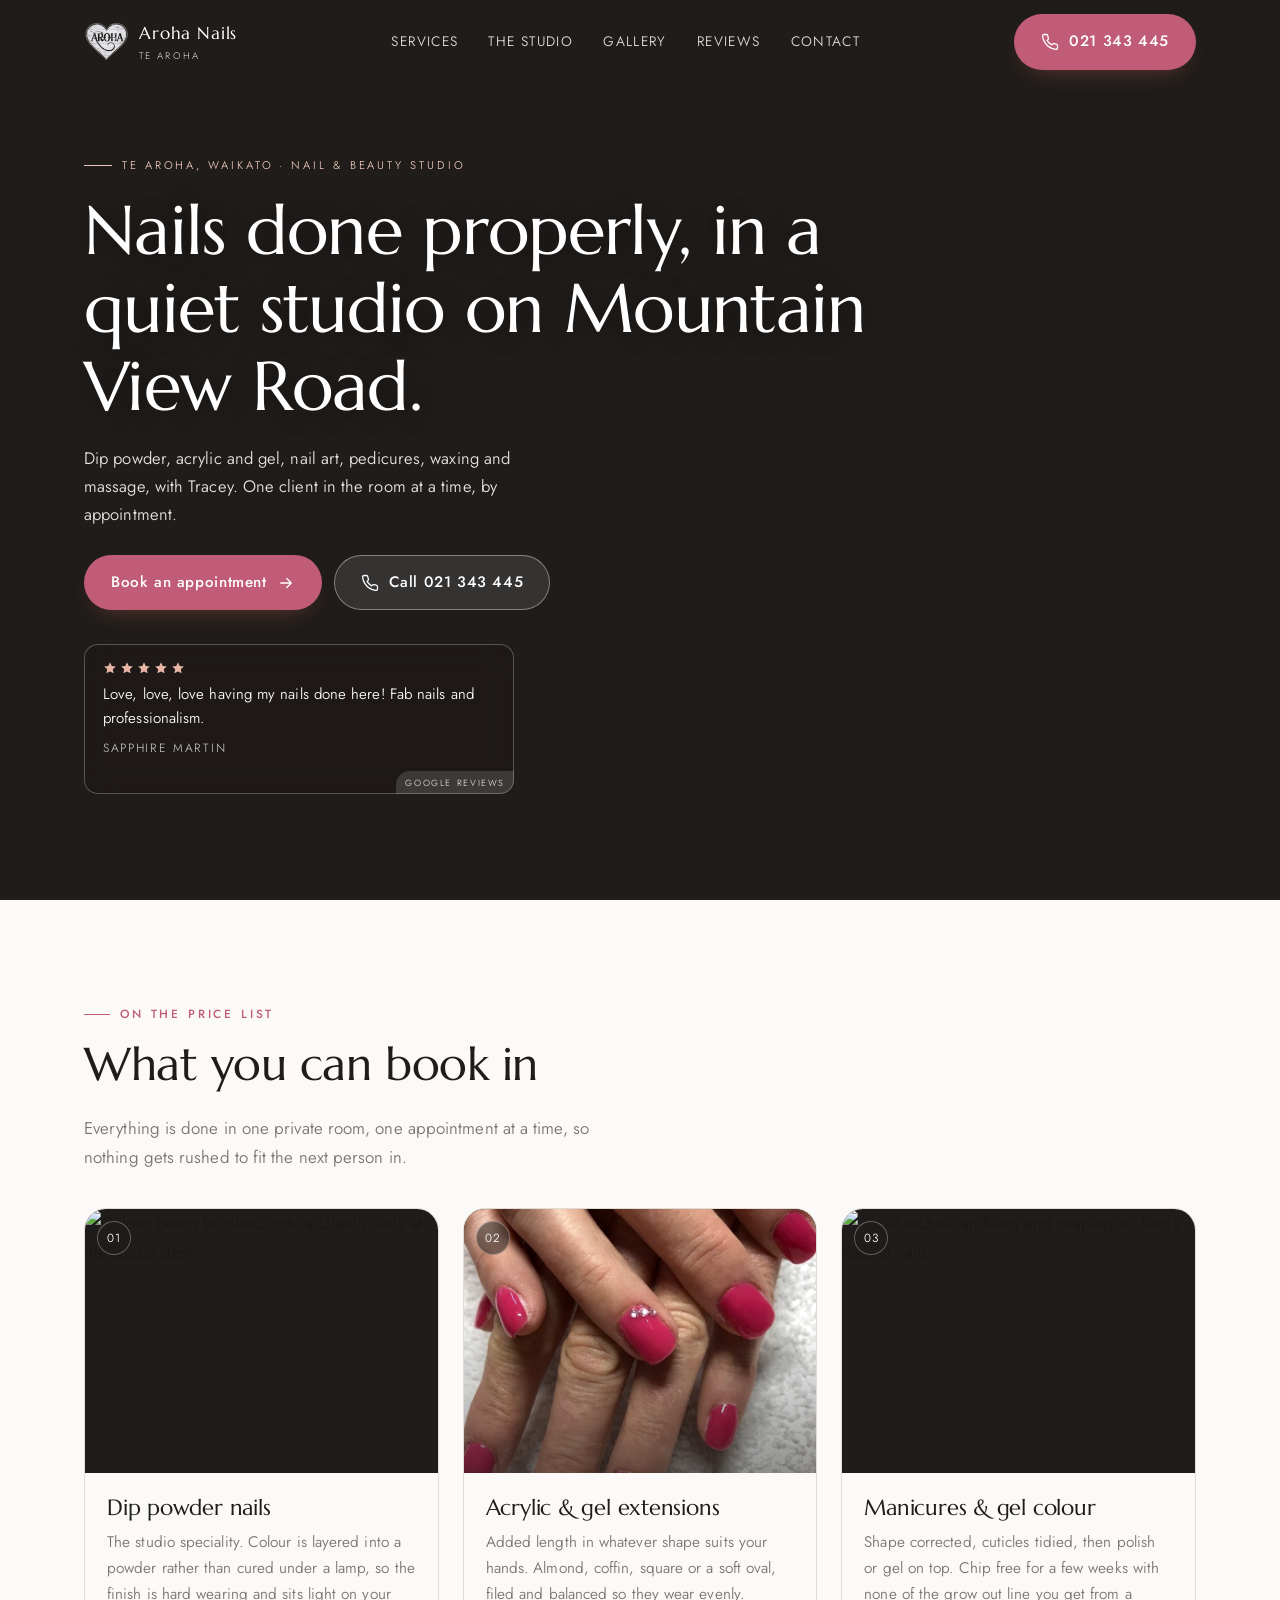
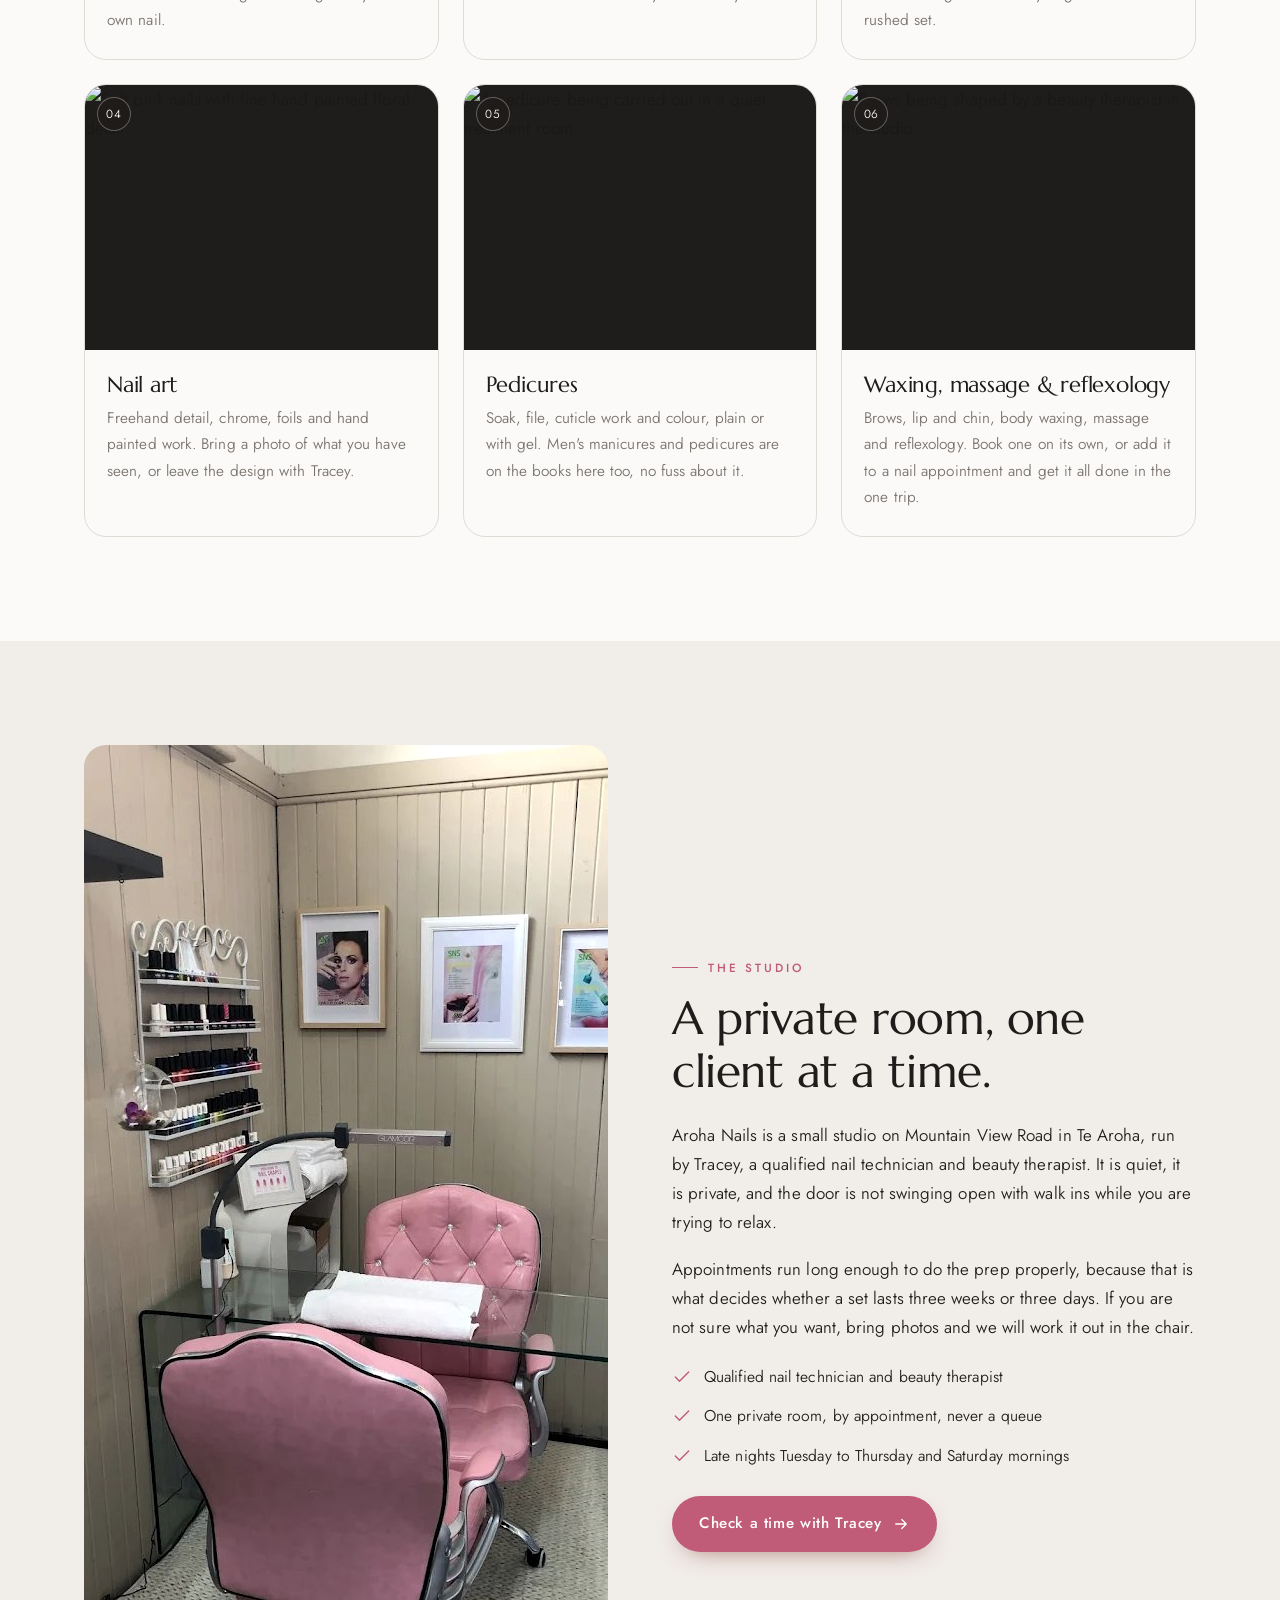
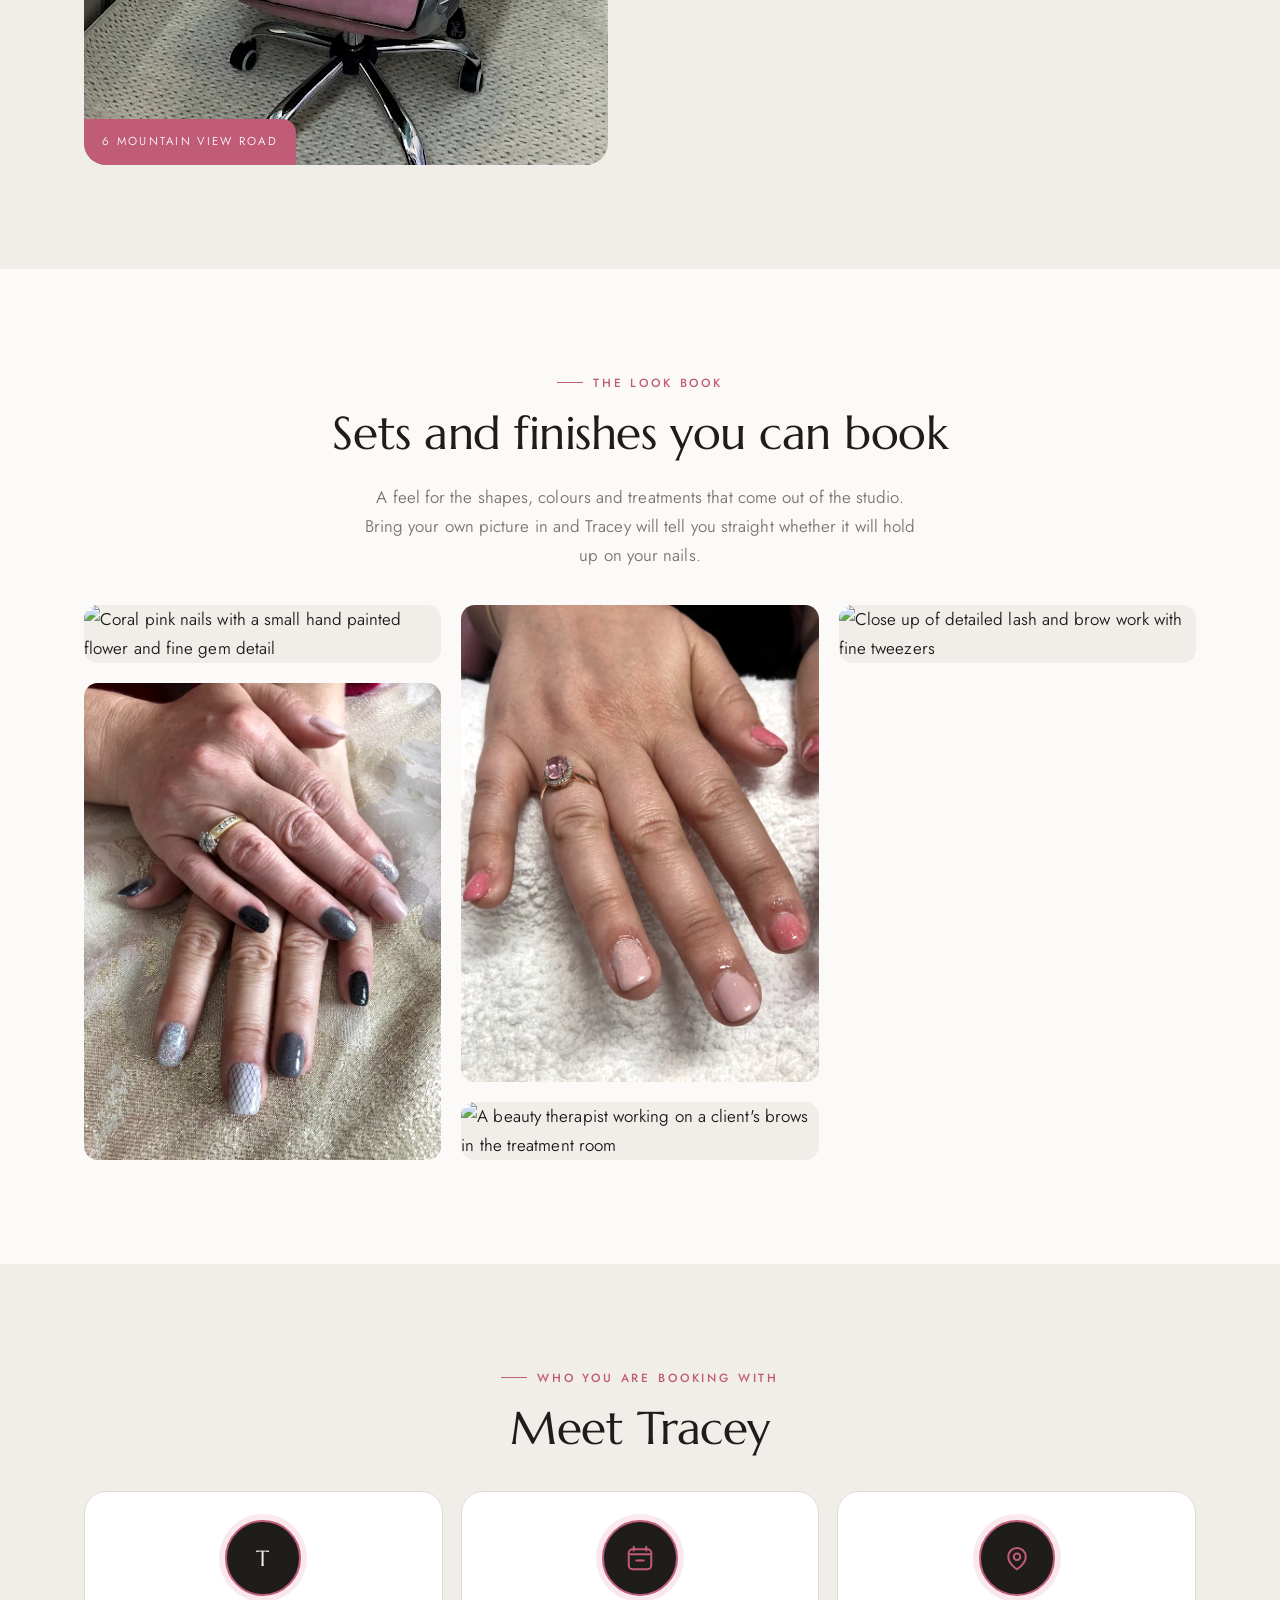
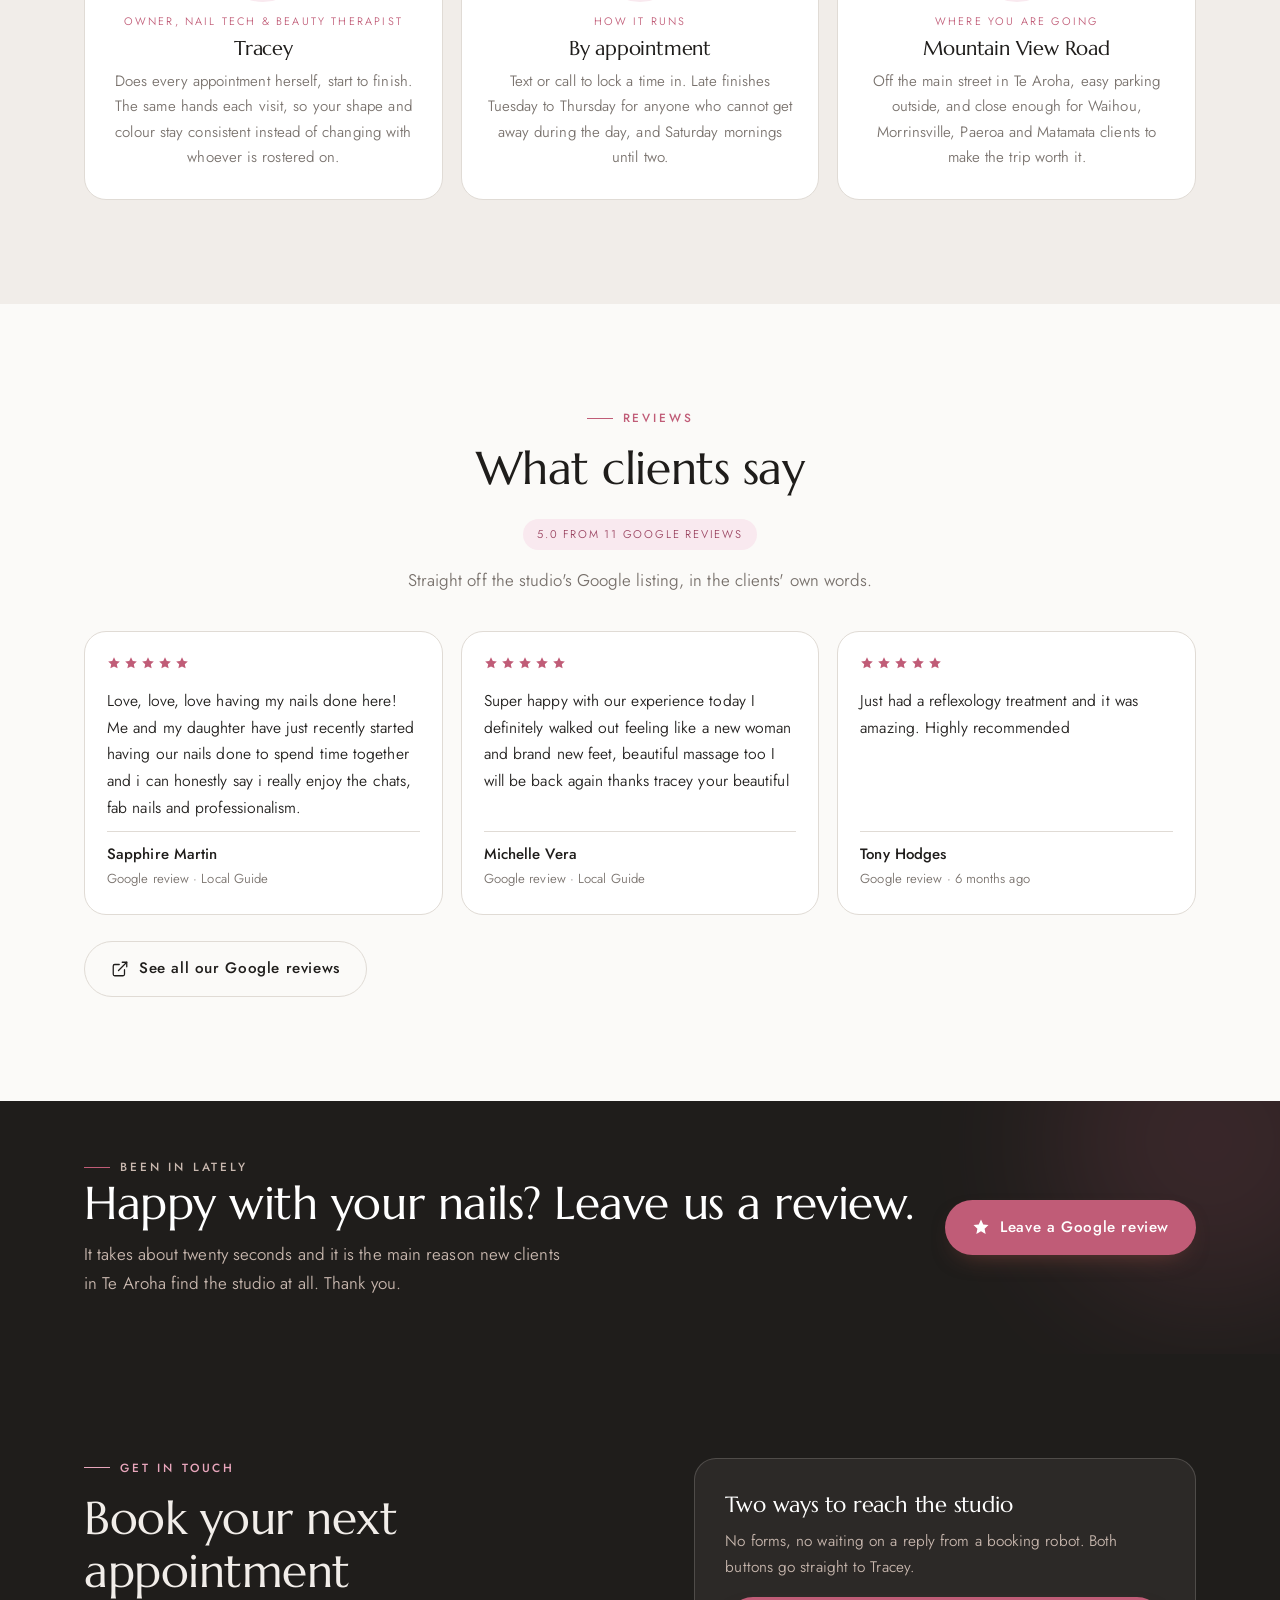
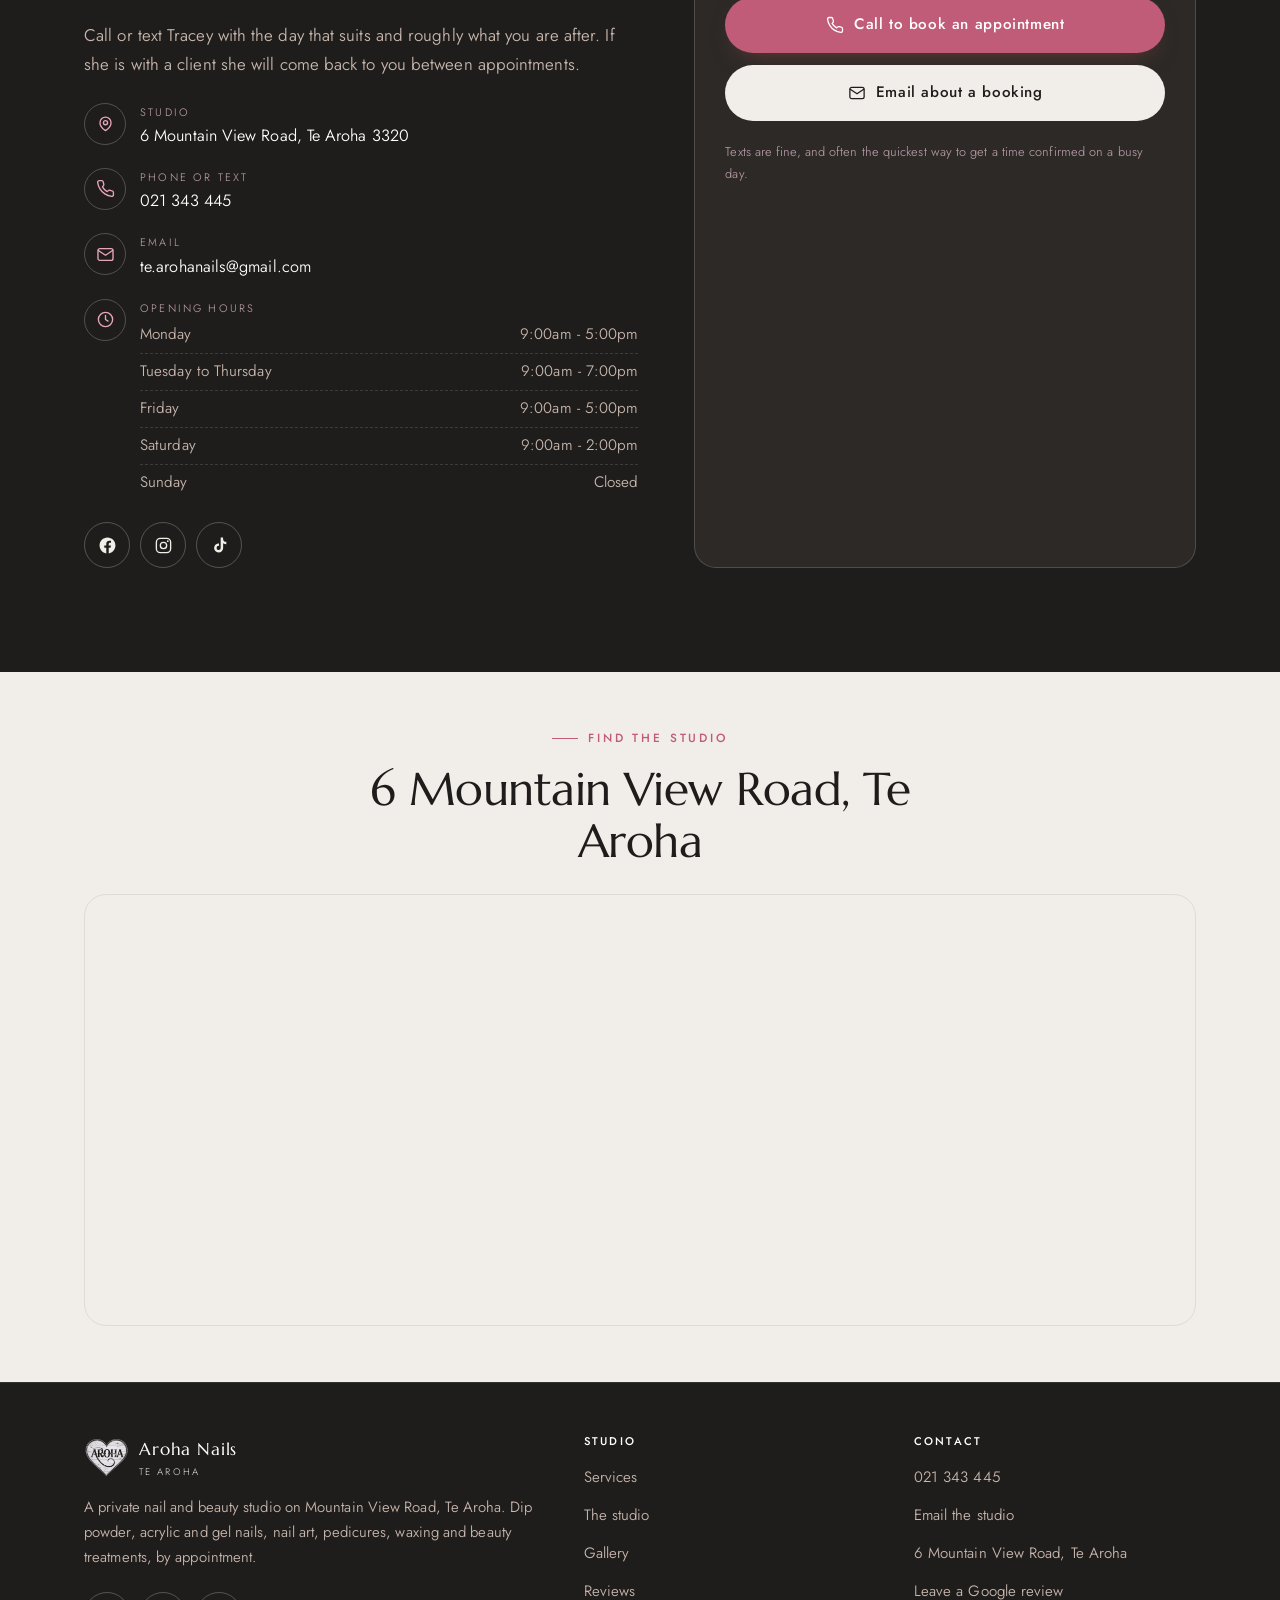
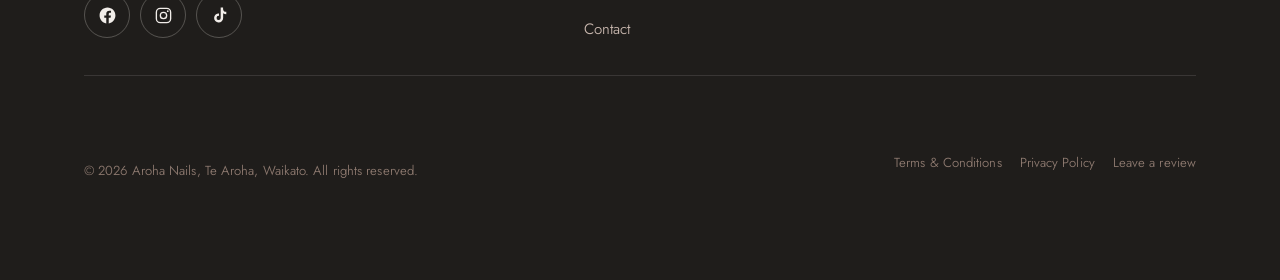
==== commit 5a7d03b7: "Update demo via Claude Code" ====
--- a/index.html
+++ b/index.html
@@ -9,9 +9,9 @@
 <meta property="og:type" content="website">
 <meta property="og:title" content="Aroha Nails | Nail &amp; Beauty Studio, Te Aroha">
 <meta property="og:description" content="Dip powder, acrylic and gel nails, nail art, pedicures and waxing in a quiet private studio in Te Aroha. By appointment.">
-<meta property="og:image" content="https://images.pexels.com/photos/7446915/pexels-photo-7446915.jpeg?auto=compress&amp;cs=tinysrgb&amp;w=1200&amp;h=630&amp;fit=crop">
-<meta name="theme-color" content="#241C19">
-<link rel="icon" href="favicon.svg" type="image/svg+xml">
+<meta property="og:image" content="https://aroha-nails-demo.vercel.app/images/nails-pink.jpg">
+<meta name="theme-color" content="#1F1D1B">
+<link rel="icon" href="images/favicon.png" type="image/png">
 <link rel="preconnect" href="https://fonts.googleapis.com">
 <link rel="preconnect" href="https://fonts.gstatic.com" crossorigin>
 <link rel="preconnect" href="https://images.pexels.com">
@@ -22,7 +22,7 @@
 
 <!-- opening animation -->
 <div id="intro">
-  <div class="intro-mark">Aroha Nails</div>
+  <img class="intro-logo" src="images/logo.png" alt="Aroha Nails" width="700" height="596">
   <div class="intro-rule"></div>
   <div class="intro-sub">Te Aroha, Waikato</div>
 </div>
@@ -31,7 +31,7 @@
 <header class="nav" id="nav">
   <div class="wrap nav-inner">
     <a class="brand" href="index.html">
-      <span class="brand-mark">AN</span>
+      <img class="brand-mark" src="images/logo.png" alt="" width="44" height="37">
       <span>
         <span class="brand-name">Aroha Nails</span>
         <span class="brand-sub">Te Aroha</span>
@@ -128,7 +128,7 @@
       <article class="svc reveal">
         <div class="svc-img">
           <span class="svc-num">02</span>
-          <img src="https://images.pexels.com/photos/34871553/pexels-photo-34871553.jpeg?auto=compress&cs=tinysrgb&w=900&h=675&fit=crop" alt="A finished set of sculpted red nail extensions with swirl detail" width="900" height="675" loading="lazy" decoding="async">
+          <img src="images/nails-pink.jpg" alt="A fresh set of bright pink gel nails finished with gem detail" width="765" height="1020" loading="lazy" decoding="async">
         </div>
         <div class="svc-body">
           <h3>Acrylic &amp; gel extensions</h3>
@@ -188,7 +188,7 @@
   <div class="wrap">
     <div class="about-grid">
       <div class="about-media reveal">
-        <img src="https://images.pexels.com/photos/2281695/pexels-photo-2281695.jpeg?auto=compress&cs=tinysrgb&w=1000&h=750&fit=crop" alt="Soft pink polish held beside a freshly finished manicure" width="1000" height="750" loading="lazy" decoding="async">
+        <img src="images/studio.jpg" alt="The private studio at Aroha Nails, with its pink client chairs and polish wall" width="765" height="1020" loading="lazy" decoding="async">
         <span class="corner-tag">6 Mountain View Road</span>
       </div>
       <div class="reveal">
@@ -229,8 +229,8 @@
     </div>
     <div class="masonry reveal">
       <figure><img src="https://images.pexels.com/photos/34885842/pexels-photo-34885842.jpeg?auto=compress&cs=tinysrgb&w=800" alt="Coral pink nails with a small hand painted flower and fine gem detail" loading="lazy" decoding="async"></figure>
-      <figure><img src="https://images.pexels.com/photos/7795525/pexels-photo-7795525.jpeg?auto=compress&cs=tinysrgb&w=800" alt="Short marbled grey nails on a neutral manicure" loading="lazy" decoding="async"></figure>
-      <figure><img src="https://images.pexels.com/photos/17471377/pexels-photo-17471377.jpeg?auto=compress&cs=tinysrgb&w=800" alt="Pale pink nail art with fine floral line work on a long set" loading="lazy" decoding="async"></figure>
+      <figure><img src="images/nails-grey.jpg" alt="A grey and silver glitter set with snakeskin detail, done in the studio" loading="lazy" decoding="async"></figure>
+      <figure><img src="images/nails-blush.jpg" alt="Soft blush and coral glitter nails from a mother and daughter visit" loading="lazy" decoding="async"></figure>
       <figure><img src="https://images.pexels.com/photos/5128233/pexels-photo-5128233.jpeg?auto=compress&cs=tinysrgb&w=800" alt="A beauty therapist working on a client's brows in the treatment room" loading="lazy" decoding="async"></figure>
       <figure><img src="https://images.pexels.com/photos/5128220/pexels-photo-5128220.jpeg?auto=compress&cs=tinysrgb&w=800" alt="Close up of detailed lash and brow work with fine tweezers" loading="lazy" decoding="async"></figure>
     </div>
@@ -445,7 +445,7 @@
     <div class="footer-grid">
       <div>
         <a class="brand" href="index.html">
-          <span class="brand-mark">AN</span>
+          <img class="brand-mark" src="images/logo.png" alt="" width="44" height="37">
           <span>
             <span class="brand-name">Aroha Nails</span>
             <span class="brand-sub">Te Aroha</span>
--- a/styles.css
+++ b/styles.css
@@ -3,15 +3,15 @@
    ------------------------------------------------------------------ */
 
 :root{
-  --ink:#241C19;
-  --ink-soft:#3A2E29;
-  --bone:#F2EAE2;
-  --paper:#FCF9F6;
-  --line:#E2D6CB;
-  --muted:#7B6A61;
-  --accent:#B4675C;
-  --accent-deep:#8E4A40;
-  --accent-tint:#F6E7E2;
+  --ink:#1F1D1B;
+  --ink-soft:#35322F;
+  --bone:#F1EDE9;
+  --paper:#FBFAF8;
+  --line:#E0DBD5;
+  --muted:#78716C;
+  --accent:#C05C77;
+  --accent-deep:#9A4360;
+  --accent-tint:#F9E9EF;
   --radius:14px;
   --radius-lg:22px;
   --wrap:1180px;
@@ -74,8 +74,8 @@
 .section{padding:72px 0;}
 .section.bone{background:var(--bone);}
 .section.ink{background:var(--ink);color:var(--bone);}
-.section.ink .eyebrow{color:#DFA093;}
-.section.ink .eyebrow::before{background:#DFA093;}
+.section.ink .eyebrow{color:#E8A6BC;}
+.section.ink .eyebrow::before{background:#E8A6BC;}
 
 .lede{
   font-size:1.06rem;
@@ -107,8 +107,8 @@
 .btn-primary:hover{background:var(--accent-deep);transform:translateY(-2px);}
 .btn-ghost{background:transparent;color:var(--ink);border-color:var(--line);}
 .btn-ghost:hover{border-color:var(--accent);color:var(--accent);transform:translateY(-2px);}
-.btn-light{background:rgba(252,249,246,.10);color:#fff;border-color:rgba(252,249,246,.4);backdrop-filter:blur(6px);}
-.btn-light:hover{background:rgba(252,249,246,.2);transform:translateY(-2px);}
+.btn-light{background:rgba(251,250,248,.10);color:#fff;border-color:rgba(251,250,248,.4);backdrop-filter:blur(6px);}
+.btn-light:hover{background:rgba(251,250,248,.2);transform:translateY(-2px);}
 .btn-solid-light{background:var(--bone);color:var(--ink);}
 .btn-solid-light:hover{background:#fff;transform:translateY(-2px);}
 .btn-block{width:100%;}
@@ -126,20 +126,19 @@
   gap:14px;
   transition:opacity .7s var(--ease),visibility .7s var(--ease);
 }
-#intro .intro-mark{
-  font-family:"Marcellus",serif;
-  font-size:clamp(1.7rem,7vw,2.6rem);
-  color:var(--bone);
-  letter-spacing:.06em;
+#intro .intro-logo{
+  width:min(52vw,240px);
+  height:auto;
   opacity:0;
-  transform:translateY(14px);
+  transform:translateY(14px) scale(.96);
   animation:introUp .9s var(--ease) .15s forwards;
+  filter:drop-shadow(0 10px 30px rgba(0,0,0,.35));
 }
 #intro .intro-sub{
   font-size:.72rem;
   letter-spacing:.3em;
   text-transform:uppercase;
-  color:#A78B81;
+  color:#AD939E;
   opacity:0;
   transform:translateY(10px);
   animation:introUp .9s var(--ease) .38s forwards;
@@ -163,18 +162,13 @@
 .nav-inner{display:flex;align-items:center;justify-content:space-between;gap:14px;}
 .brand{display:flex;align-items:center;gap:11px;text-decoration:none;color:#fff;}
 .brand-mark{
-  width:38px;height:38px;border-radius:50%;
-  background:var(--accent);
-  display:flex;align-items:center;justify-content:center;
-  font-family:"Marcellus",serif;font-size:1.02rem;color:#fff;
-  flex:none;
-  letter-spacing:.02em;
+  width:44px;height:auto;flex:none;
 }
 .brand-name{font-family:"Marcellus",serif;font-size:1.06rem;letter-spacing:.05em;line-height:1.1;}
 .brand-sub{display:block;font-size:.6rem;letter-spacing:.22em;text-transform:uppercase;opacity:.72;font-family:"Jost",sans-serif;}
 .nav-links{display:none;}
 .nav-cta{display:none;}
-.nav.scrolled{background:rgba(36,28,25,.94);backdrop-filter:blur(12px);box-shadow:0 1px 0 rgba(242,234,226,.12);padding:9px 0;}
+.nav.scrolled{background:rgba(31,29,27,.94);backdrop-filter:blur(12px);box-shadow:0 1px 0 rgba(241,237,233,.12);padding:9px 0;}
 .nav.solid{background:var(--ink);}
 
 .burger{
@@ -211,7 +205,7 @@
   font-family:"Marcellus",serif;
   font-size:1.5rem;
   padding:13px 0;
-  border-bottom:1px solid rgba(242,234,226,.12);
+  border-bottom:1px solid rgba(241,237,233,.12);
 }
 .mobile-menu .m-actions{margin-top:22px;display:grid;gap:12px;}
 
@@ -240,8 +234,8 @@
 .hero-scrim{
   position:absolute;inset:0;
   background:
-    linear-gradient(180deg,rgba(36,28,25,.62) 0%,rgba(36,28,25,.40) 34%,rgba(36,28,25,.86) 100%),
-    linear-gradient(90deg,rgba(36,28,25,.55) 0%,rgba(36,28,25,.08) 78%);
+    linear-gradient(180deg,rgba(31,29,27,.62) 0%,rgba(31,29,27,.40) 34%,rgba(31,29,27,.86) 100%),
+    linear-gradient(90deg,rgba(31,29,27,.55) 0%,rgba(31,29,27,.08) 78%);
 }
 .hero-scrim::after{
   content:"";position:absolute;inset:0;
@@ -314,7 +308,7 @@
   transition:transform .45s var(--ease),box-shadow .45s var(--ease),border-color .45s var(--ease);
 }
 .section.bone .svc{background:#fff;}
-.svc:hover{transform:translateY(-5px);box-shadow:0 24px 44px -30px rgba(36,28,25,.55);border-color:var(--accent);}
+.svc:hover{transform:translateY(-5px);box-shadow:0 24px 44px -30px rgba(31,29,27,.55);border-color:var(--accent);}
 .svc-img{position:relative;aspect-ratio:4/3;overflow:hidden;background:var(--ink);}
 .svc-img img{
   width:100%;height:100%;object-fit:cover;
@@ -324,7 +318,7 @@
 .svc:hover .svc-img img{transform:scale(1.05);}
 .svc-img::after{
   content:"";position:absolute;inset:0;
-  background:linear-gradient(180deg,rgba(36,28,25,0) 45%,rgba(36,28,25,.5) 100%);
+  background:linear-gradient(180deg,rgba(31,29,27,0) 45%,rgba(31,29,27,.5) 100%);
 }
 .svc-body{padding:22px 22px 26px;}
 .svc-body h3{margin-bottom:8px;}
@@ -332,7 +326,7 @@
 .svc-num{
   position:absolute;top:12px;left:12px;z-index:2;
   width:34px;height:34px;border-radius:50%;
-  background:rgba(36,28,25,.55);
+  background:rgba(31,29,27,.55);
   backdrop-filter:blur(6px);
   border:1px solid rgba(255,255,255,.3);
   color:#fff;display:flex;align-items:center;justify-content:center;
@@ -452,22 +446,22 @@
 .info-list li{display:flex;gap:14px;align-items:flex-start;}
 .info-ico{
   width:42px;height:42px;flex:none;border-radius:50%;
-  border:1px solid rgba(242,234,226,.24);
+  border:1px solid rgba(241,237,233,.24);
   display:flex;align-items:center;justify-content:center;
-  color:#DFA093;
+  color:#E8A6BC;
 }
 .info-ico svg{width:19px;height:19px;}
-.info-list .k{font-size:.68rem;letter-spacing:.2em;text-transform:uppercase;color:#A78B81;display:block;}
+.info-list .k{font-size:.68rem;letter-spacing:.2em;text-transform:uppercase;color:#AD939E;display:block;}
 .info-list .v{color:#fff;font-size:1.02rem;text-decoration:none;}
-.info-list a.v:hover{color:#DFA093;}
+.info-list a.v:hover{color:#E8A6BC;}
 .hours{margin:0;font-size:.95rem;color:#C9B8AF;}
-.hours span{display:flex;justify-content:space-between;gap:16px;padding:5px 0;border-bottom:1px dashed rgba(242,234,226,.14);}
+.hours span{display:flex;justify-content:space-between;gap:16px;padding:5px 0;border-bottom:1px dashed rgba(241,237,233,.14);}
 .hours span:last-child{border-bottom:0;}
 
 .socials{display:flex;gap:10px;margin-top:22px;flex-wrap:wrap;}
 .soc{
   width:46px;height:46px;border-radius:50%;
-  border:1px solid rgba(242,234,226,.26);
+  border:1px solid rgba(241,237,233,.26);
   display:flex;align-items:center;justify-content:center;
   color:var(--bone);
   transition:background .3s var(--ease),color .3s var(--ease),transform .3s var(--ease),border-color .3s var(--ease);
@@ -476,15 +470,15 @@
 .soc:hover{background:var(--accent);border-color:var(--accent);color:#fff;transform:translateY(-3px);}
 
 .contact-card{
-  background:rgba(242,234,226,.06);
-  border:1px solid rgba(242,234,226,.18);
+  background:rgba(241,237,233,.06);
+  border:1px solid rgba(241,237,233,.18);
   border-radius:var(--radius-lg);
   padding:26px 22px;
 }
 .contact-card h3{color:#fff;font-size:1.35rem;}
 .contact-card p{color:#C9B8AF;font-size:.96rem;}
 .contact-card .btn{width:100%;margin-bottom:12px;}
-.contact-card .fineprint{font-size:.8rem;color:#A78B81;margin:8px 0 0;}
+.contact-card .fineprint{font-size:.8rem;color:#AD939E;margin:8px 0 0;}
 
 /* ---------- map ---------- */
 .map-wrap{
@@ -498,23 +492,23 @@
 .map-wrap iframe{width:100%;height:340px;border:0;display:block;filter:saturate(.9) contrast(1.02);}
 
 /* ---------- footer ---------- */
-.footer{background:var(--ink);color:#C9B8AF;padding:52px 0 34px;border-top:1px solid rgba(242,234,226,.1);}
+.footer{background:var(--ink);color:#C9B8AF;padding:52px 0 34px;border-top:1px solid rgba(241,237,233,.1);}
 .footer-grid{display:grid;gap:28px;}
 .footer .brand{color:#fff;margin-bottom:14px;}
 .footer p{font-size:.93rem;margin:0 0 8px;}
 .footer h4{color:#fff;font-family:"Jost",sans-serif;font-size:.7rem;letter-spacing:.2em;text-transform:uppercase;margin:0 0 14px;font-weight:500;}
 .footer-links{list-style:none;padding:0;margin:0;display:grid;gap:9px;}
 .footer-links a{color:#C9B8AF;text-decoration:none;font-size:.94rem;}
-.footer-links a:hover{color:#DFA093;}
+.footer-links a:hover{color:#E8A6BC;}
 .footer-bottom{
   margin-top:32px;padding-top:20px;
-  border-top:1px solid rgba(242,234,226,.12);
+  border-top:1px solid rgba(241,237,233,.12);
   display:flex;flex-direction:column;gap:12px;
   font-size:.82rem;color:#8E7A70;
 }
 .footer-bottom .legal{display:flex;gap:18px;flex-wrap:wrap;}
 .footer-bottom a{color:#8E7A70;text-decoration:none;}
-.footer-bottom a:hover{color:#DFA093;}
+.footer-bottom a:hover{color:#E8A6BC;}
 
 /* ---------- reveal ---------- */
 .reveal{opacity:0;transform:translateY(22px);transition:opacity .8s var(--ease),transform .8s var(--ease);}
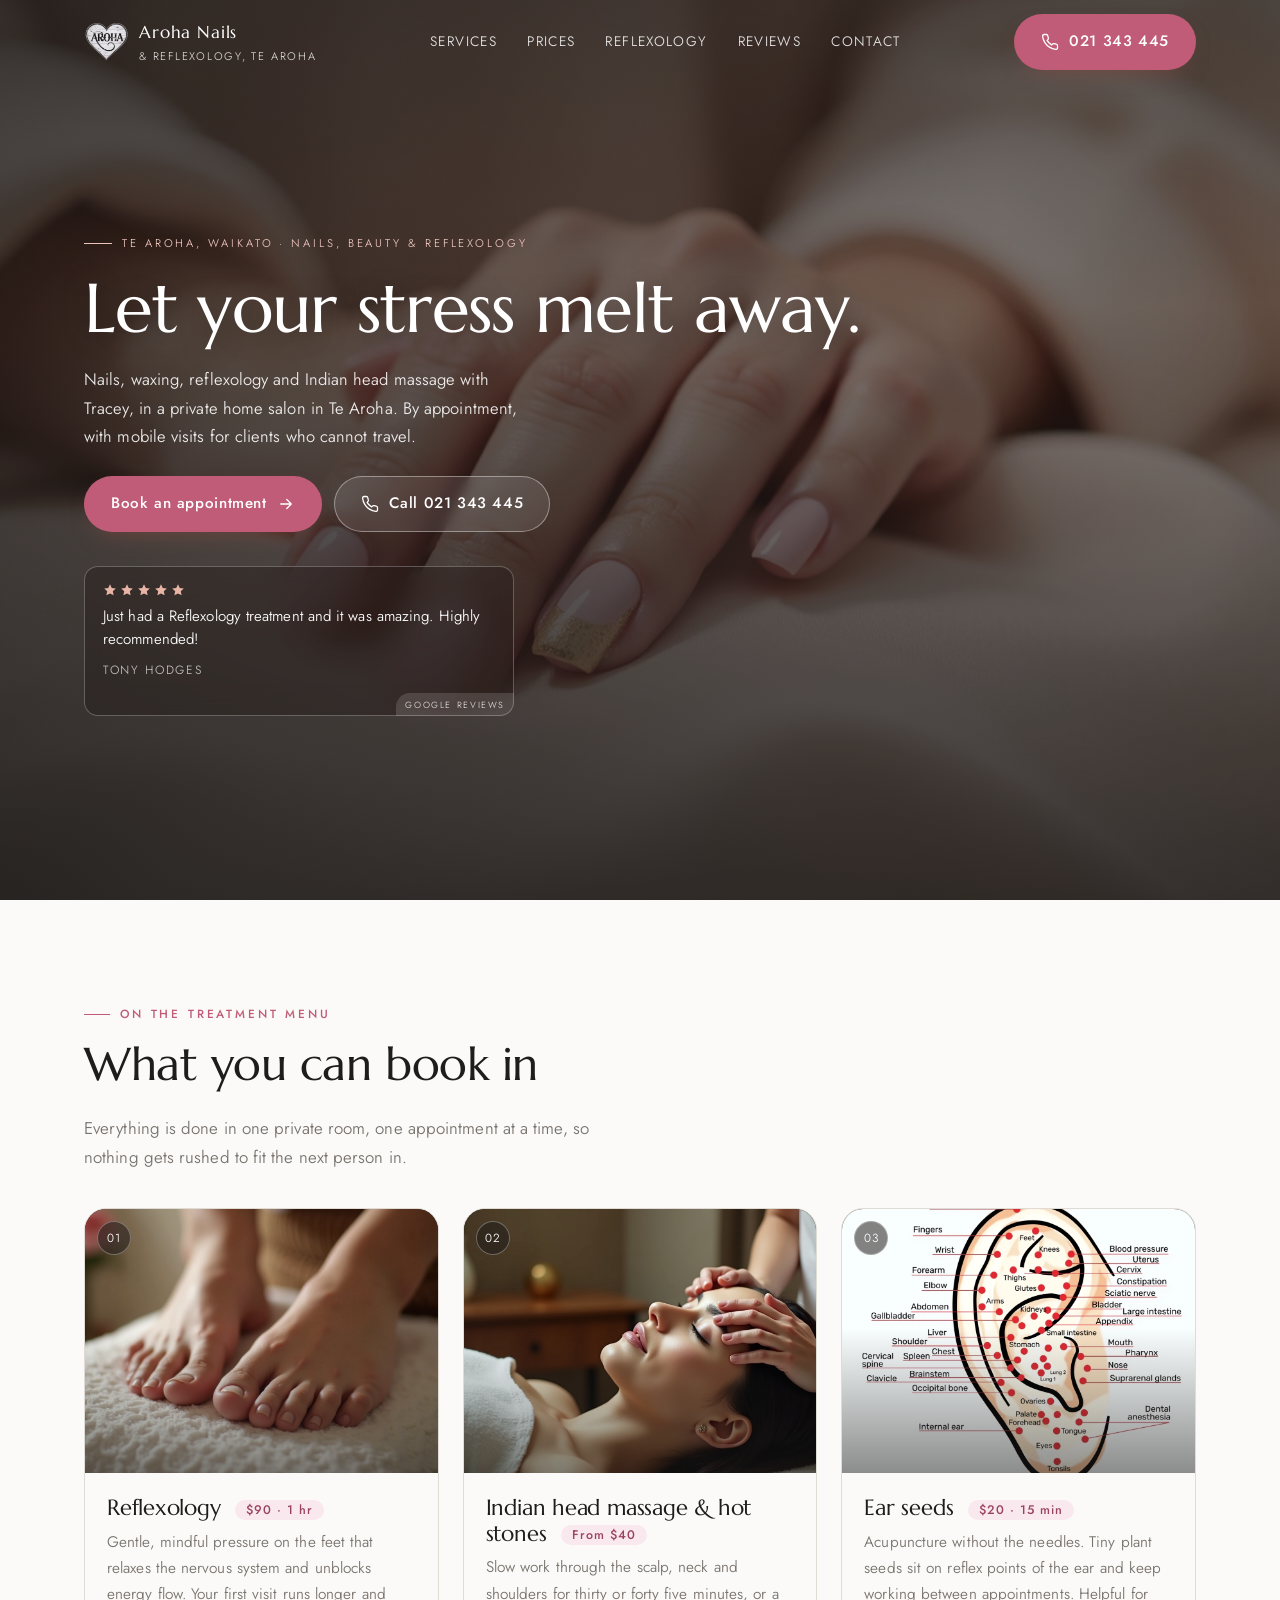
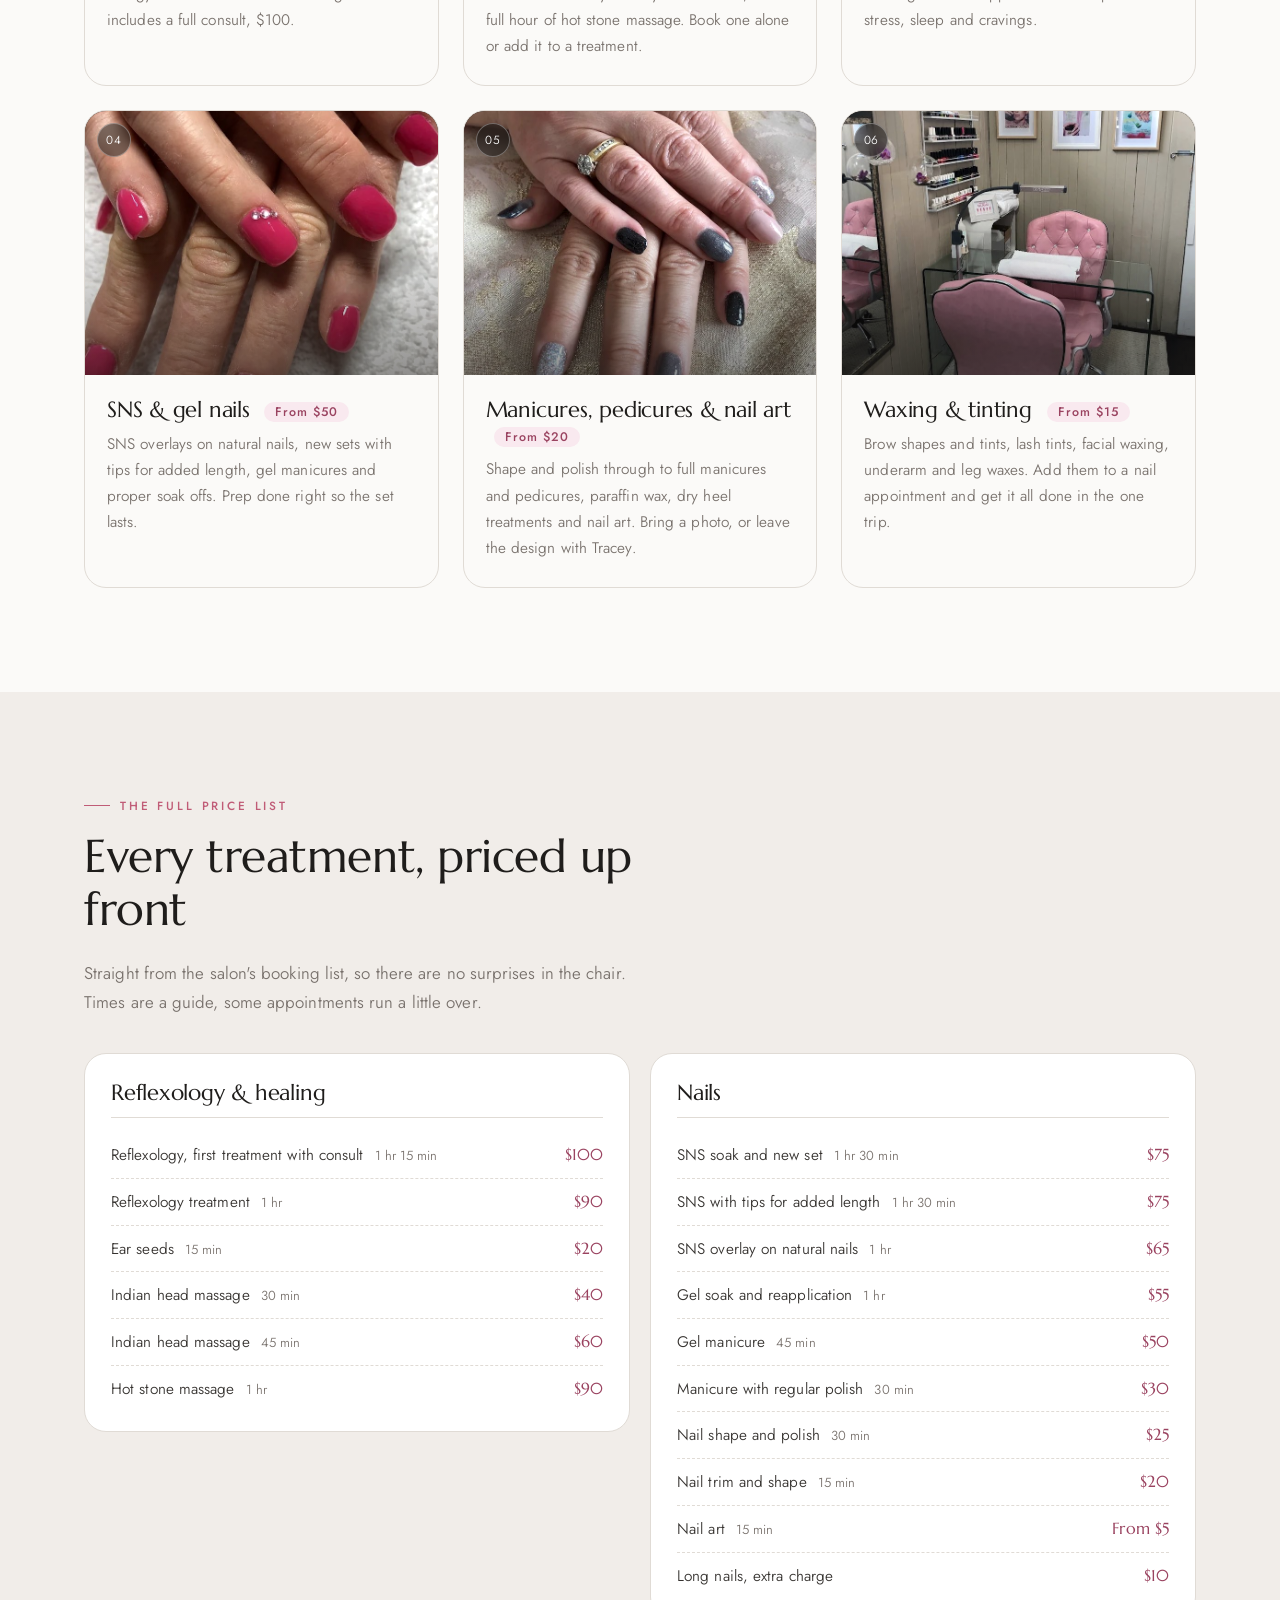
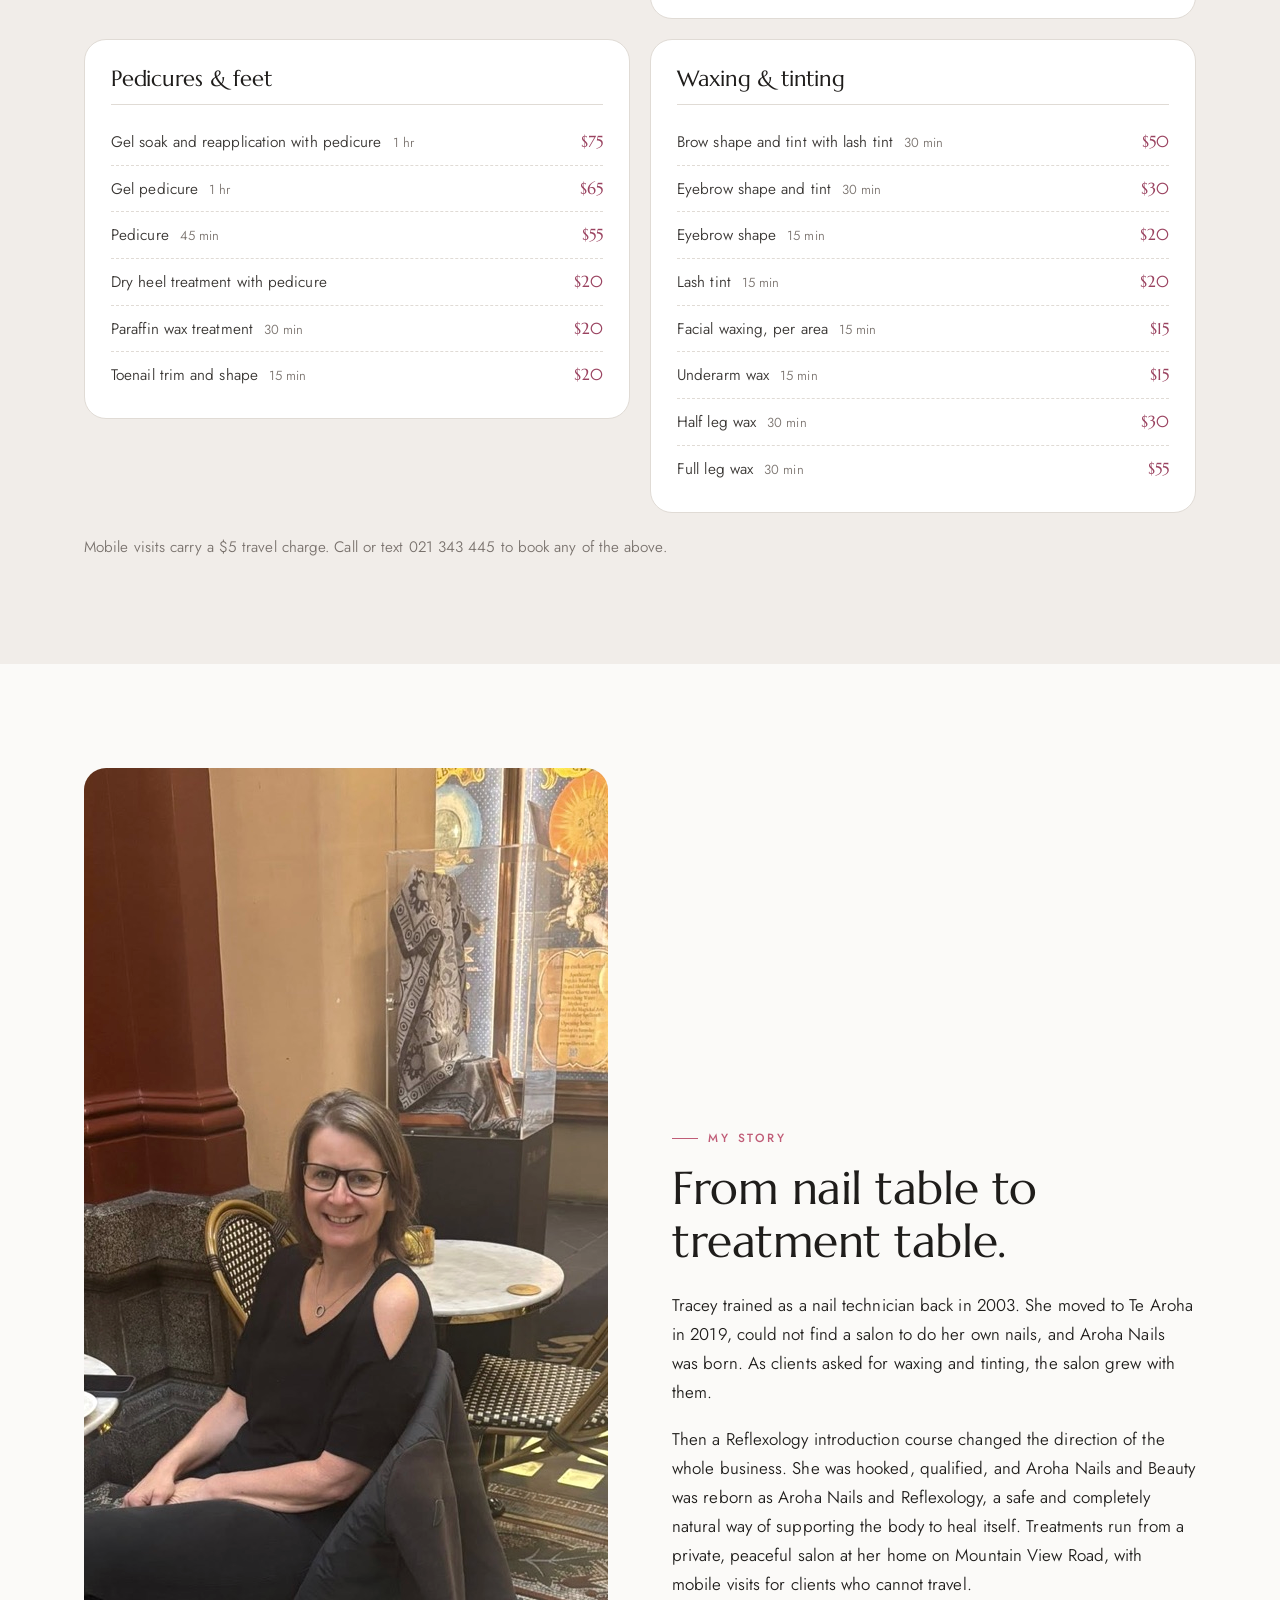
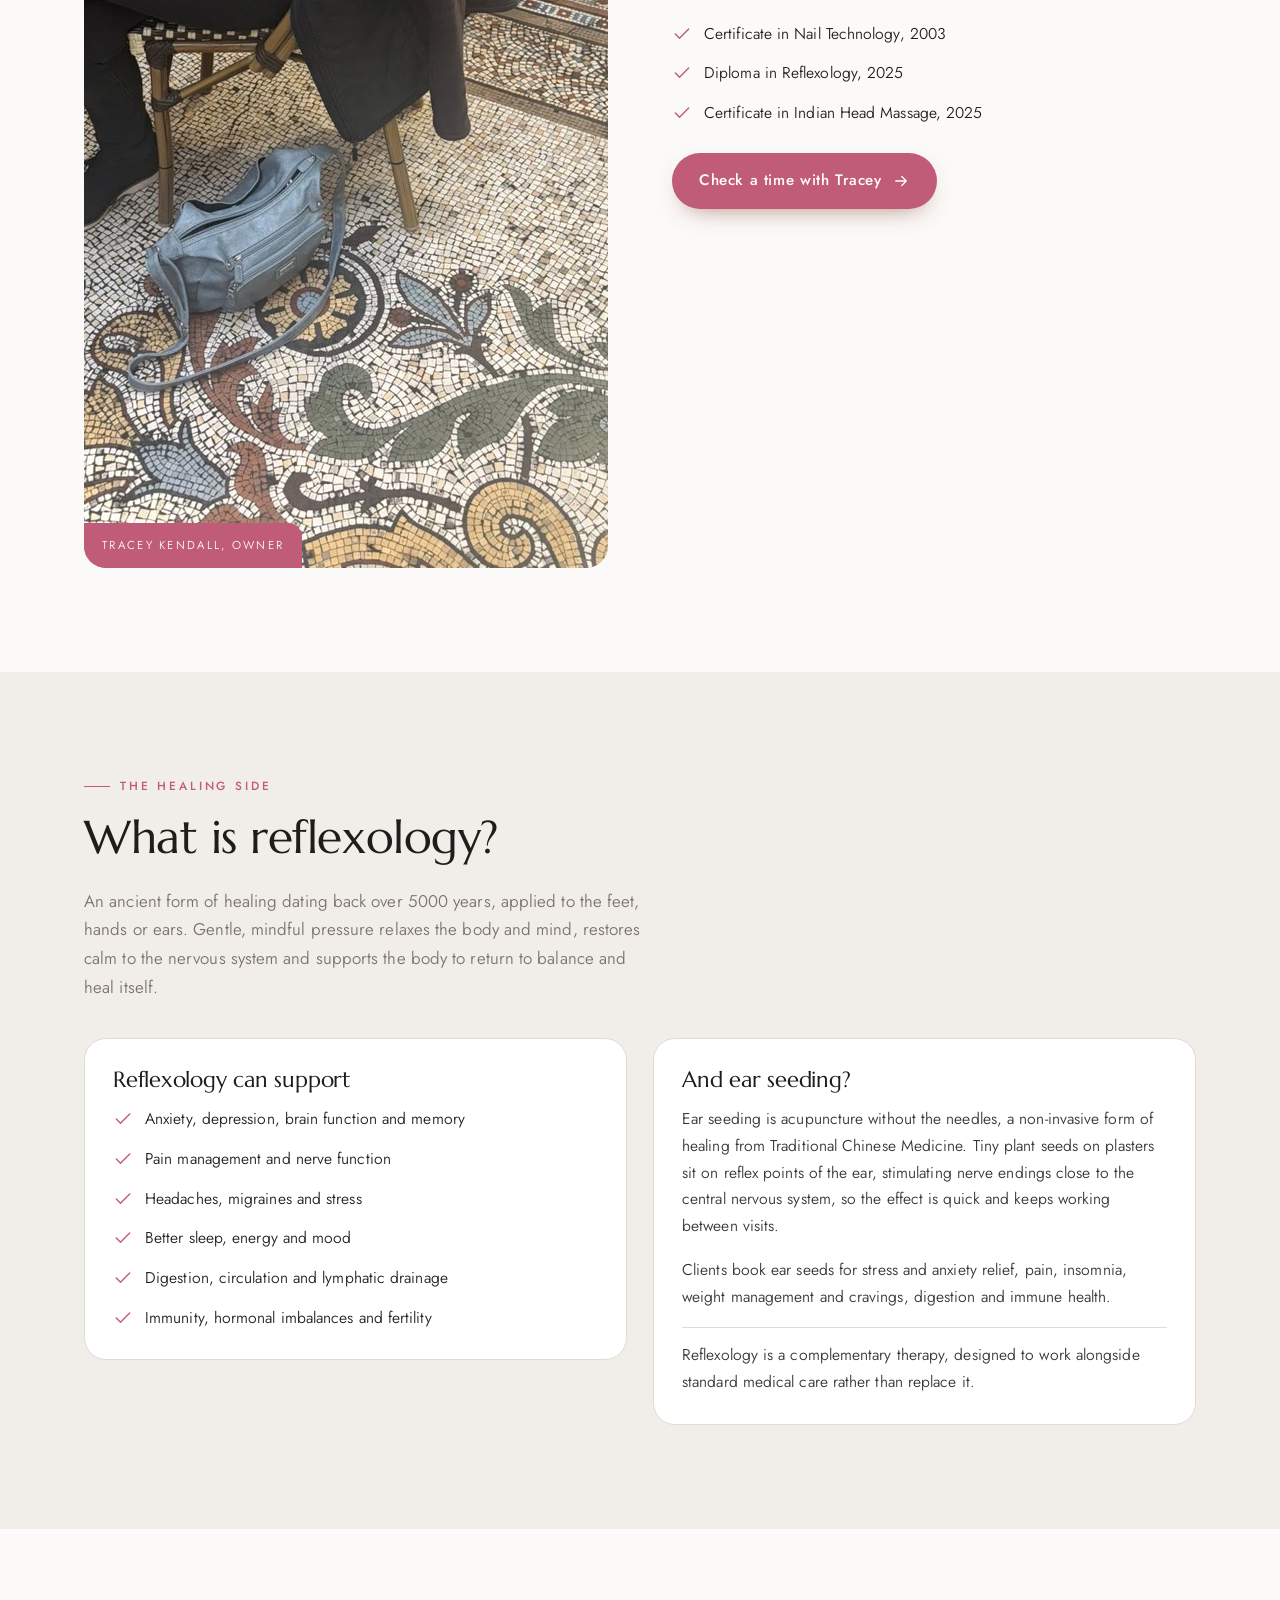
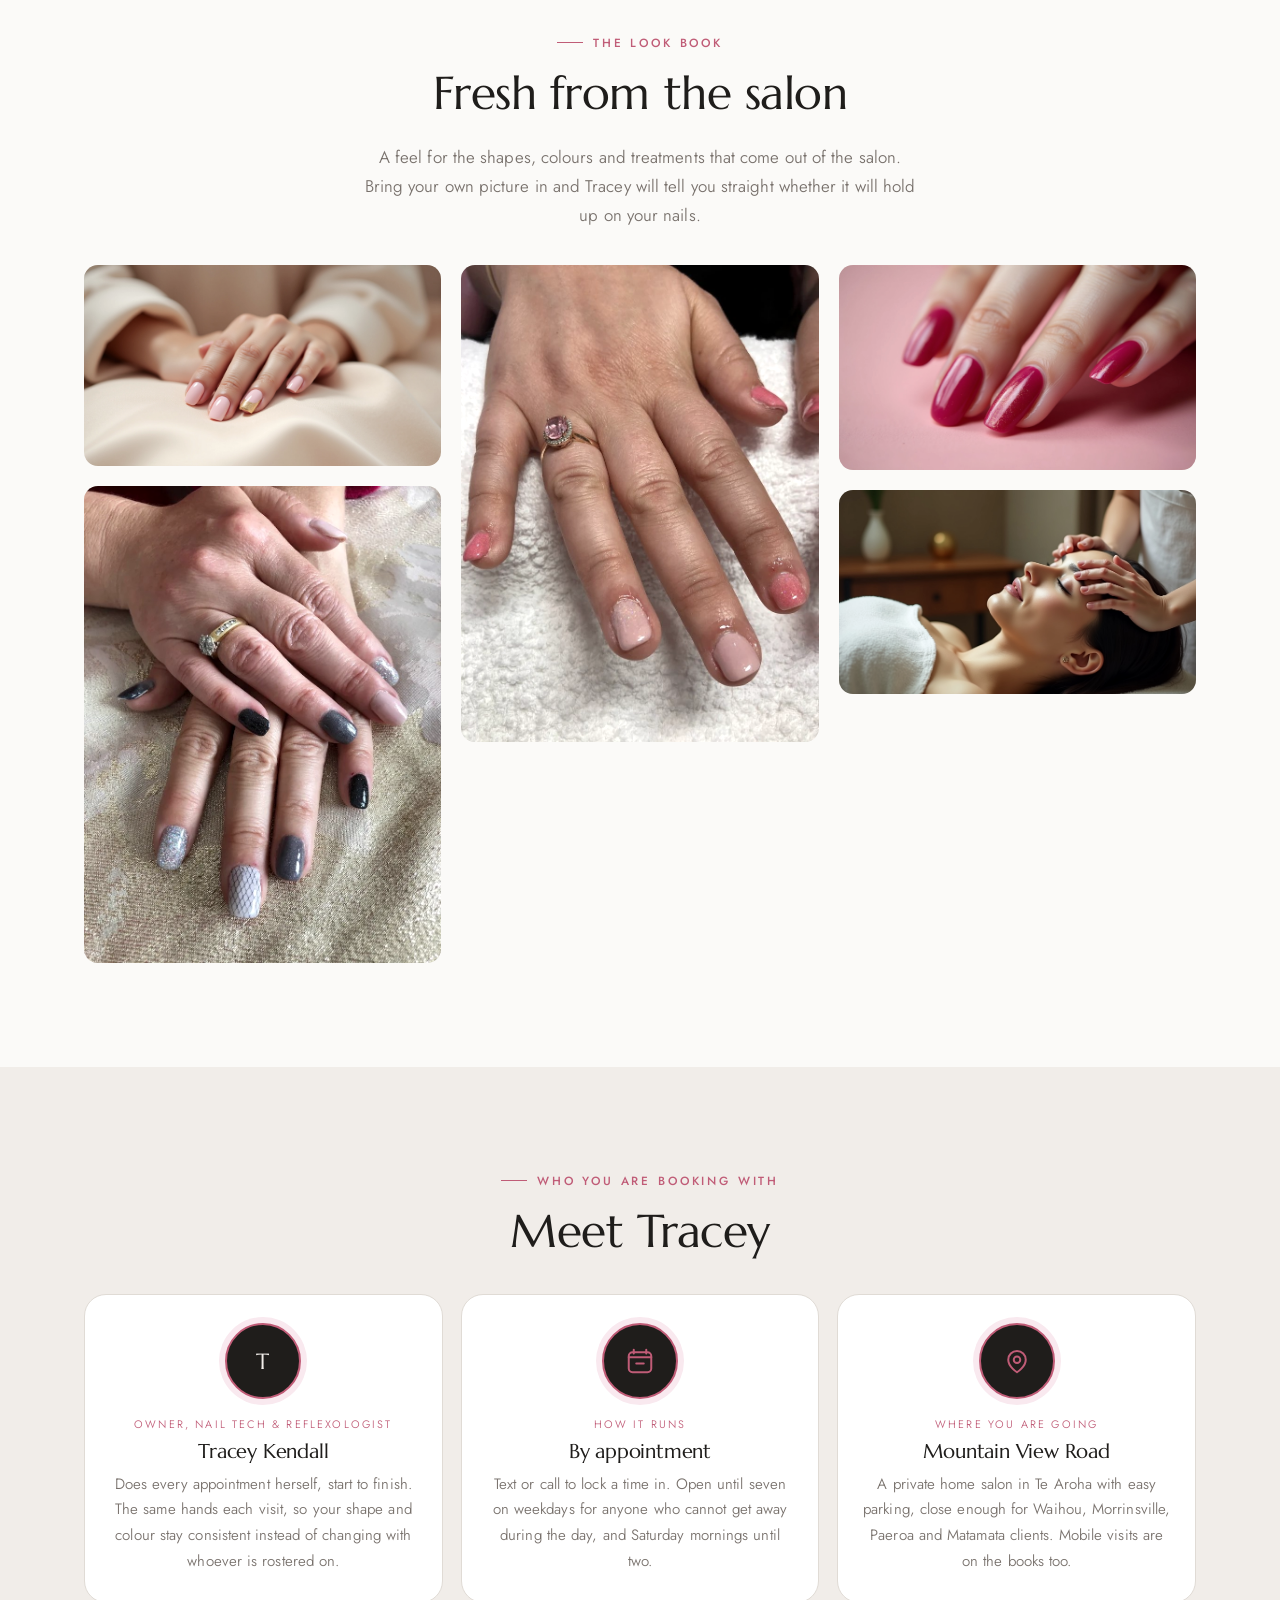
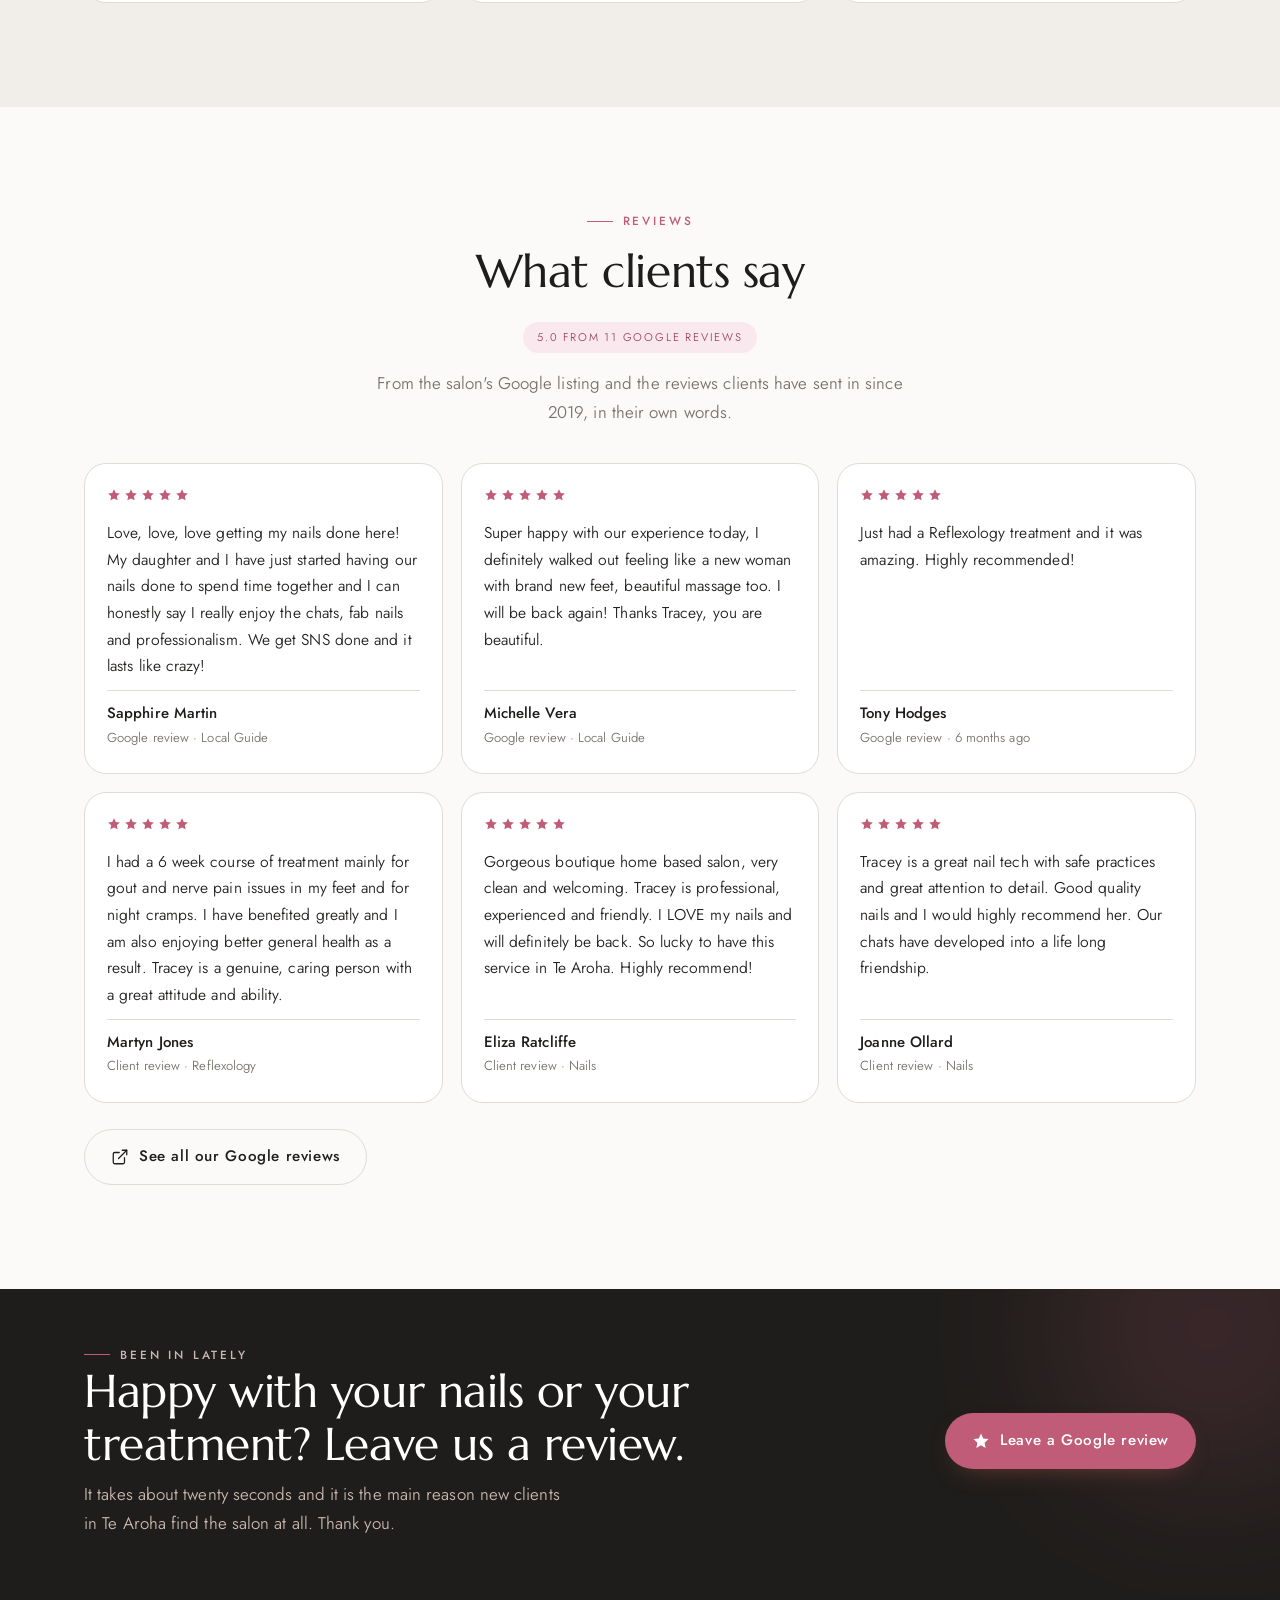
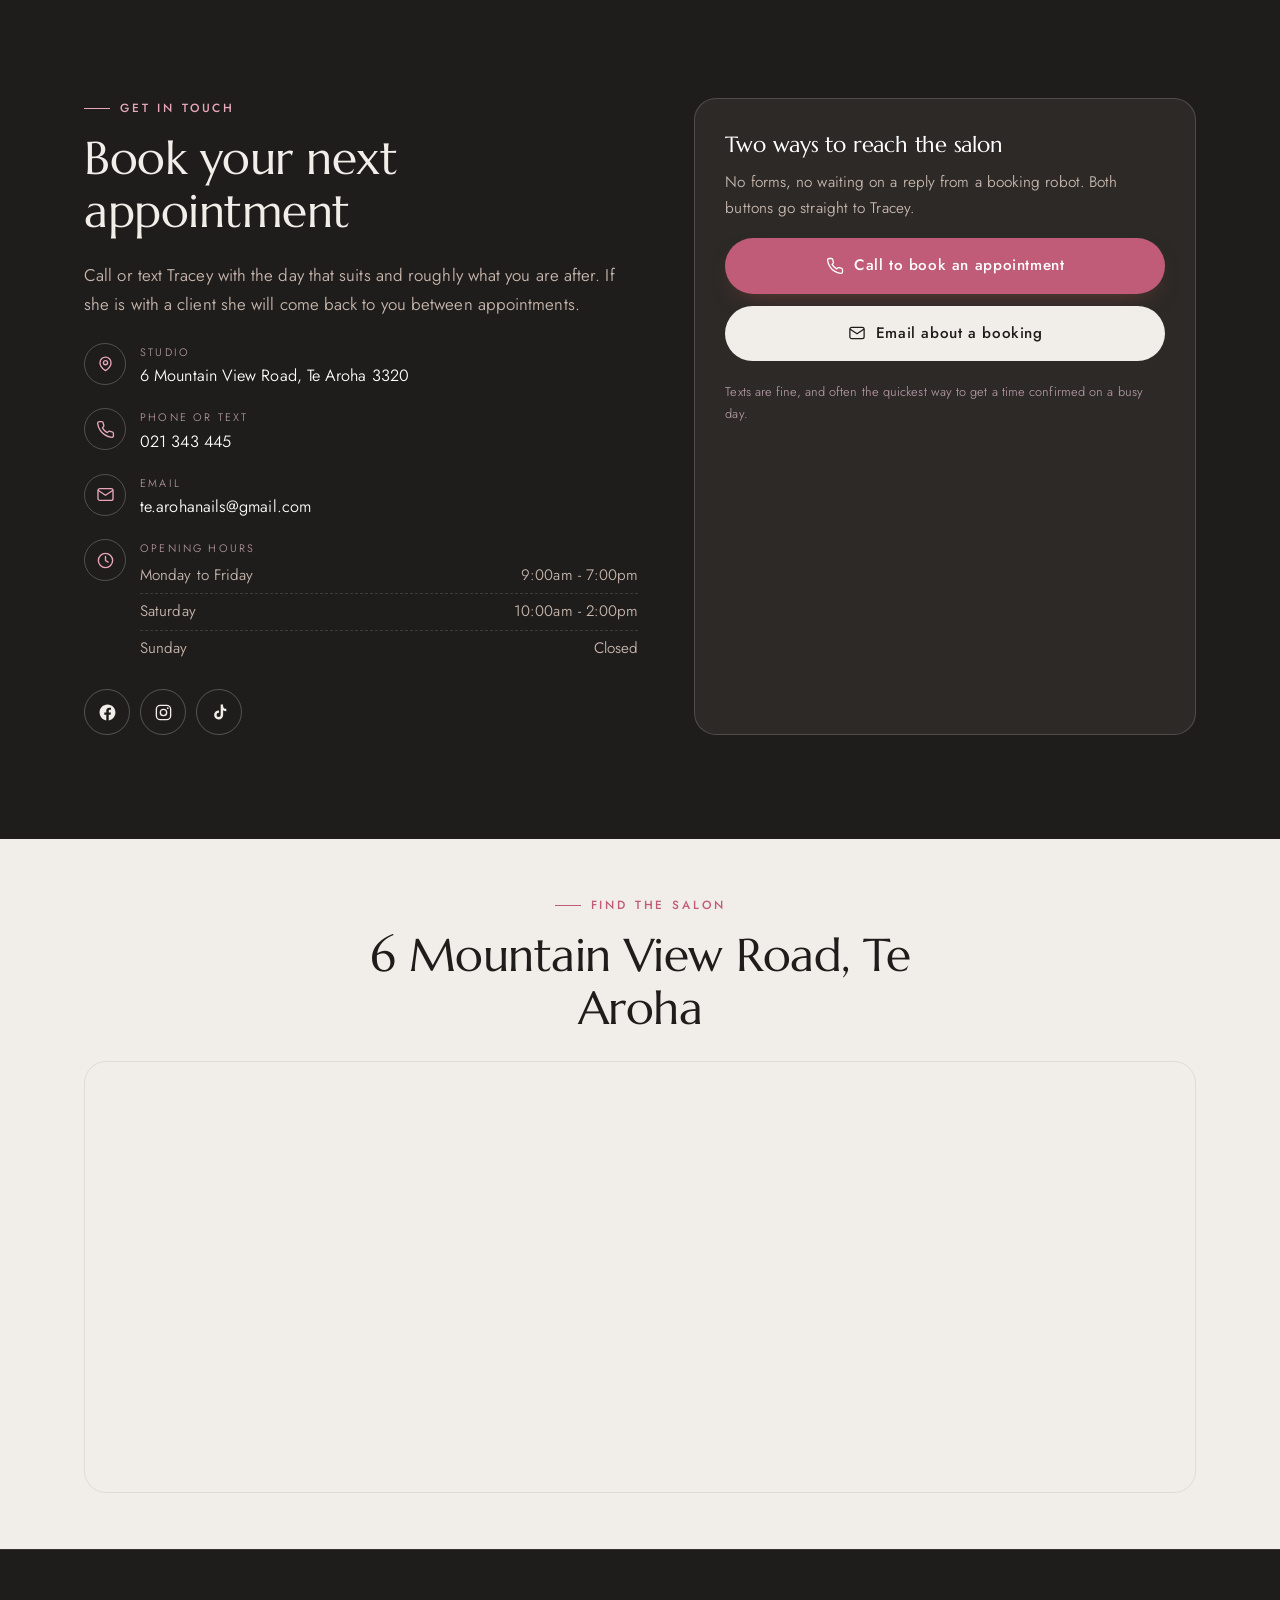
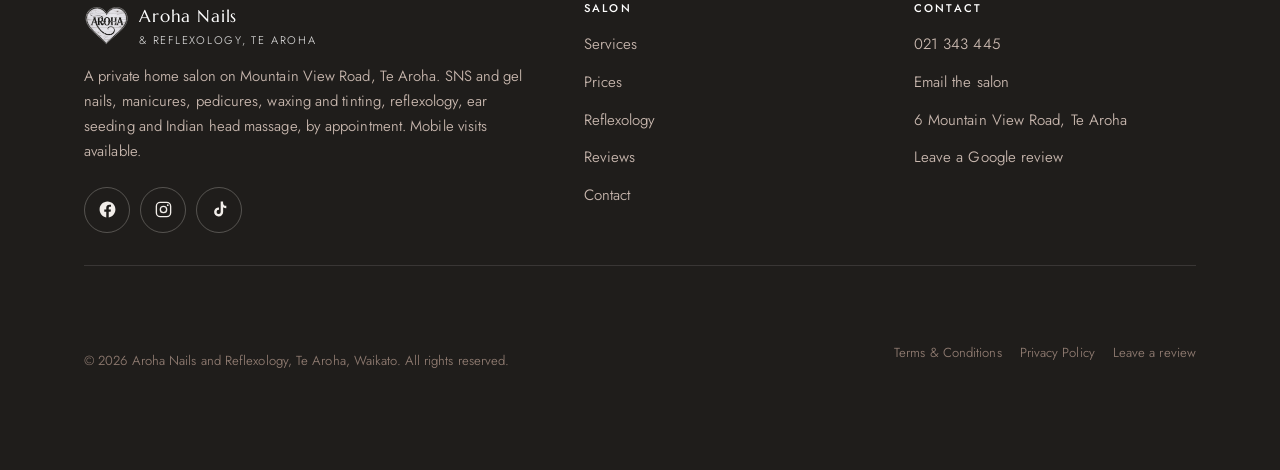
==== commit 6f9ffc44: "Rebuild with real content and images from arohanailsandreflexology.com Co-Authored-By: Claude Fable " ====
--- a/index.html
+++ b/index.html
@@ -3,18 +3,17 @@
 <head>
 <meta charset="utf-8">
 <meta name="viewport" content="width=device-width, initial-scale=1">
-<title>Aroha Nails | Nail &amp; Beauty Studio, Te Aroha</title>
-<meta name="description" content="Aroha Nails is a private nail and beauty studio on Mountain View Road, Te Aroha. Dip powder, acrylic and gel nails, nail art, pedicures and waxing, by appointment.">
+<title>Aroha Nails and Reflexology | Te Aroha</title>
+<meta name="description" content="Aroha Nails and Reflexology is a private home salon on Mountain View Road, Te Aroha. SNS and gel nails, manicures, pedicures, waxing and tinting, reflexology, ear seeding and Indian head massage, by appointment.">
 <link rel="canonical" href="https://aroha-nails-demo.vercel.app/">
 <meta property="og:type" content="website">
-<meta property="og:title" content="Aroha Nails | Nail &amp; Beauty Studio, Te Aroha">
-<meta property="og:description" content="Dip powder, acrylic and gel nails, nail art, pedicures and waxing in a quiet private studio in Te Aroha. By appointment.">
-<meta property="og:image" content="https://aroha-nails-demo.vercel.app/images/nails-pink.jpg">
+<meta property="og:title" content="Aroha Nails and Reflexology | Te Aroha">
+<meta property="og:description" content="Nails, waxing, reflexology and Indian head massage in a private home salon in Te Aroha. By appointment, with mobile visits for clients who cannot travel.">
+<meta property="og:image" content="https://aroha-nails-demo.vercel.app/images/nails-gold.jpg">
 <meta name="theme-color" content="#1F1D1B">
 <link rel="icon" href="images/favicon.png" type="image/png">
 <link rel="preconnect" href="https://fonts.googleapis.com">
 <link rel="preconnect" href="https://fonts.gstatic.com" crossorigin>
-<link rel="preconnect" href="https://images.pexels.com">
 <link href="https://fonts.googleapis.com/css2?family=Marcellus&family=Jost:wght@300;400;500&display=swap" rel="stylesheet">
 <link rel="stylesheet" href="styles.css">
 </head>
@@ -34,13 +33,13 @@
       <img class="brand-mark" src="images/logo.png" alt="" width="44" height="37">
       <span>
         <span class="brand-name">Aroha Nails</span>
-        <span class="brand-sub">Te Aroha</span>
+        <span class="brand-sub">&amp; Reflexology, Te Aroha</span>
       </span>
     </a>
     <nav class="nav-links">
       <a href="#services">Services</a>
-      <a href="#studio">The studio</a>
-      <a href="#gallery">Gallery</a>
+      <a href="#prices">Prices</a>
+      <a href="#reflexology">Reflexology</a>
       <a href="#reviews">Reviews</a>
       <a href="#contact">Contact</a>
     </nav>
@@ -57,8 +56,8 @@
 
 <div class="mobile-menu" id="mobileMenu">
   <a class="m-link" href="#services">Services</a>
-  <a class="m-link" href="#studio">The studio</a>
-  <a class="m-link" href="#gallery">Gallery</a>
+  <a class="m-link" href="#prices">Prices</a>
+  <a class="m-link" href="#reflexology">Reflexology</a>
   <a class="m-link" href="#reviews">Reviews</a>
   <a class="m-link" href="#contact">Contact</a>
   <div class="m-actions">
@@ -74,21 +73,21 @@
 <section class="hero" id="top">
   <div class="hero-slides" id="heroSlides">
     <div class="hero-slide active">
-      <img src="https://images.pexels.com/photos/7446915/pexels-photo-7446915.jpeg?auto=compress&cs=tinysrgb&w=1800&h=1000&fit=crop" alt="A nail technician shaping a client's nails at the studio table" width="1800" height="1000" fetchpriority="high" decoding="async">
+      <img src="images/nails-gold.jpg" alt="Soft pink nails with a gold accent nail, done at Aroha Nails and Reflexology" width="1800" height="1013" fetchpriority="high" decoding="async">
     </div>
     <div class="hero-slide">
-      <img src="https://images.pexels.com/photos/704815/pexels-photo-704815.jpeg?auto=compress&cs=tinysrgb&w=1800&h=1000&fit=crop" alt="Deep green gel nails with a hand painted leaf detail" width="1800" height="1000" loading="lazy" decoding="async">
+      <img src="images/nails-magenta.jpg" alt="A glossy magenta set with a fine shimmer accent nail" width="1600" height="914" loading="lazy" decoding="async">
     </div>
     <div class="hero-slide">
-      <img src="https://images.pexels.com/photos/887352/pexels-photo-887352.jpeg?auto=compress&cs=tinysrgb&w=1800&h=1000&fit=crop" alt="A finished set of deep red almond nails with hand painted detail" width="1800" height="1000" loading="lazy" decoding="async">
+      <img src="images/reflexology-feet.jpg" alt="Bare feet resting on a soft towel before a reflexology treatment" width="1600" height="914" loading="lazy" decoding="async">
     </div>
   </div>
   <div class="hero-scrim"></div>
 
   <div class="wrap hero-inner">
-    <p class="hero-eyebrow">Te Aroha, Waikato &middot; Nail &amp; beauty studio</p>
-    <h1>Nails done properly, in a quiet studio on Mountain View Road.</h1>
-    <p class="hero-sub">Dip powder, acrylic and gel, nail art, pedicures, waxing and massage, with Tracey. One client in the room at a time, by appointment.</p>
+    <p class="hero-eyebrow">Te Aroha, Waikato &middot; Nails, beauty &amp; reflexology</p>
+    <h1>Let your stress melt away.</h1>
+    <p class="hero-sub">Nails, waxing, reflexology and Indian head massage with Tracey, in a private home salon in Te Aroha. By appointment, with mobile visits for clients who cannot travel.</p>
     <div class="hero-actions">
       <a class="btn btn-primary" href="#contact">
         Book an appointment
@@ -108,7 +107,7 @@
 <section class="section" id="services">
   <div class="wrap">
     <div class="sec-head reveal">
-      <p class="eyebrow">On the price list</p>
+      <p class="eyebrow">On the treatment menu</p>
       <h2>What you can book in</h2>
       <p class="lede">Everything is done in one private room, one appointment at a time, so nothing gets rushed to fit the next person in.</p>
     </div>
@@ -117,97 +116,166 @@
       <article class="svc reveal">
         <div class="svc-img">
           <span class="svc-num">01</span>
-          <img src="https://images.pexels.com/photos/4677845/pexels-photo-4677845.jpeg?auto=compress&cs=tinysrgb&w=900&h=675&fit=crop" alt="Colour being brushed onto a client's nails at the studio desk" width="900" height="675" loading="lazy" decoding="async">
+          <img src="images/reflexology-feet.jpg" alt="Bare feet resting on a towel, ready for a reflexology treatment" width="1600" height="914" loading="lazy" decoding="async">
         </div>
         <div class="svc-body">
-          <h3>Dip powder nails</h3>
-          <p>The studio speciality. Colour is layered into a powder rather than cured under a lamp, so the finish is hard wearing and sits light on your own nail.</p>
+          <h3>Reflexology <span class="svc-price">$90 &middot; 1 hr</span></h3>
+          <p>Gentle, mindful pressure on the feet that relaxes the nervous system and unblocks energy flow. Your first visit runs longer and includes a full consult, $100.</p>
         </div>
       </article>
 
       <article class="svc reveal">
         <div class="svc-img">
           <span class="svc-num">02</span>
-          <img src="images/nails-pink.jpg" alt="A fresh set of bright pink gel nails finished with gem detail" width="765" height="1020" loading="lazy" decoding="async">
+          <img src="images/head-massage.jpg" alt="A client lying back and receiving an Indian head massage" width="1344" height="768" loading="lazy" decoding="async">
         </div>
         <div class="svc-body">
-          <h3>Acrylic &amp; gel extensions</h3>
-          <p>Added length in whatever shape suits your hands. Almond, coffin, square or a soft oval, filed and balanced so they wear evenly.</p>
+          <h3>Indian head massage &amp; hot stones <span class="svc-price">From $40</span></h3>
+          <p>Slow work through the scalp, neck and shoulders for thirty or forty five minutes, or a full hour of hot stone massage. Book one alone or add it to a treatment.</p>
         </div>
       </article>
 
       <article class="svc reveal">
         <div class="svc-img">
           <span class="svc-num">03</span>
-          <img src="https://images.pexels.com/photos/6135685/pexels-photo-6135685.jpeg?auto=compress&cs=tinysrgb&w=900&h=675&fit=crop" alt="A nail technician filing and shaping a client's natural nails" width="900" height="675" loading="lazy" decoding="async">
+          <img src="images/ear-chart.jpg" alt="Chart of the reflex points on the ear used for ear seeding" width="1063" height="974" loading="lazy" decoding="async">
         </div>
         <div class="svc-body">
-          <h3>Manicures &amp; gel colour</h3>
-          <p>Shape corrected, cuticles tidied, then polish or gel on top. Chip free for a few weeks with none of the grow out line you get from a rushed set.</p>
+          <h3>Ear seeds <span class="svc-price">$20 &middot; 15 min</span></h3>
+          <p>Acupuncture without the needles. Tiny plant seeds sit on reflex points of the ear and keep working between appointments. Helpful for stress, sleep and cravings.</p>
         </div>
       </article>
 
       <article class="svc reveal">
         <div class="svc-img">
           <span class="svc-num">04</span>
-          <img src="https://images.pexels.com/photos/17471377/pexels-photo-17471377.jpeg?auto=compress&cs=tinysrgb&w=900&h=675&fit=crop" alt="Soft pink nails with fine hand painted floral detail" width="900" height="675" loading="lazy" decoding="async">
+          <img src="images/nails-pink.jpg" alt="A fresh set of bright pink gel nails finished with gem detail" width="765" height="1020" loading="lazy" decoding="async">
         </div>
         <div class="svc-body">
-          <h3>Nail art</h3>
-          <p>Freehand detail, chrome, foils and hand painted work. Bring a photo of what you have seen, or leave the design with Tracey.</p>
+          <h3>SNS &amp; gel nails <span class="svc-price">From $50</span></h3>
+          <p>SNS overlays on natural nails, new sets with tips for added length, gel manicures and proper soak offs. Prep done right so the set lasts.</p>
         </div>
       </article>
 
       <article class="svc reveal">
         <div class="svc-img">
           <span class="svc-num">05</span>
-          <img src="https://images.pexels.com/photos/34930123/pexels-photo-34930123.jpeg?auto=compress&cs=tinysrgb&w=900&h=675&fit=crop" alt="A pedicure being carried out in a quiet treatment room" width="900" height="675" loading="lazy" decoding="async">
+          <img src="images/nails-grey.jpg" alt="A grey and silver glitter set with snakeskin detail, done in the salon" width="900" height="675" loading="lazy" decoding="async">
         </div>
         <div class="svc-body">
-          <h3>Pedicures</h3>
-          <p>Soak, file, cuticle work and colour, plain or with gel. Men's manicures and pedicures are on the books here too, no fuss about it.</p>
+          <h3>Manicures, pedicures &amp; nail art <span class="svc-price">From $20</span></h3>
+          <p>Shape and polish through to full manicures and pedicures, paraffin wax, dry heel treatments and nail art. Bring a photo, or leave the design with Tracey.</p>
         </div>
       </article>
 
       <article class="svc reveal">
         <div class="svc-img">
           <span class="svc-num">06</span>
-          <img src="https://images.pexels.com/photos/5177995/pexels-photo-5177995.jpeg?auto=compress&cs=tinysrgb&w=900&h=675&fit=crop" alt="Brows being shaped by a beauty therapist in the studio" width="900" height="675" loading="lazy" decoding="async">
+          <img src="images/studio.jpg" alt="The private salon at Aroha Nails and Reflexology, with its pink client chairs and polish wall" width="765" height="1020" loading="lazy" decoding="async">
         </div>
         <div class="svc-body">
-          <h3>Waxing, massage &amp; reflexology</h3>
-          <p>Brows, lip and chin, body waxing, massage and reflexology. Book one on its own, or add it to a nail appointment and get it all done in the one trip.</p>
-        </div>
-      </article>
-    </div>
+          <h3>Waxing &amp; tinting <span class="svc-price">From $15</span></h3>
+          <p>Brow shapes and tints, lash tints, facial waxing, underarm and leg waxes. Add them to a nail appointment and get it all done in the one trip.</p>
+        </div>
+      </article>
+    </div>
+  </div>
+</section>
+
+<!-- price list -->
+<section class="section bone" id="prices">
+  <div class="wrap">
+    <div class="sec-head reveal">
+      <p class="eyebrow">The full price list</p>
+      <h2>Every treatment, priced up front</h2>
+      <p class="lede">Straight from the salon's booking list, so there are no surprises in the chair. Times are a guide, some appointments run a little over.</p>
+    </div>
+
+    <div class="price-grid reveal">
+      <div class="price-group">
+        <h3>Reflexology &amp; healing</h3>
+        <ul>
+          <li><span class="p-name">Reflexology, first treatment with consult <em>1 hr 15 min</em></span><span class="p-cost">$100</span></li>
+          <li><span class="p-name">Reflexology treatment <em>1 hr</em></span><span class="p-cost">$90</span></li>
+          <li><span class="p-name">Ear seeds <em>15 min</em></span><span class="p-cost">$20</span></li>
+          <li><span class="p-name">Indian head massage <em>30 min</em></span><span class="p-cost">$40</span></li>
+          <li><span class="p-name">Indian head massage <em>45 min</em></span><span class="p-cost">$60</span></li>
+          <li><span class="p-name">Hot stone massage <em>1 hr</em></span><span class="p-cost">$90</span></li>
+        </ul>
+      </div>
+
+      <div class="price-group">
+        <h3>Nails</h3>
+        <ul>
+          <li><span class="p-name">SNS soak and new set <em>1 hr 30 min</em></span><span class="p-cost">$75</span></li>
+          <li><span class="p-name">SNS with tips for added length <em>1 hr 30 min</em></span><span class="p-cost">$75</span></li>
+          <li><span class="p-name">SNS overlay on natural nails <em>1 hr</em></span><span class="p-cost">$65</span></li>
+          <li><span class="p-name">Gel soak and reapplication <em>1 hr</em></span><span class="p-cost">$55</span></li>
+          <li><span class="p-name">Gel manicure <em>45 min</em></span><span class="p-cost">$50</span></li>
+          <li><span class="p-name">Manicure with regular polish <em>30 min</em></span><span class="p-cost">$30</span></li>
+          <li><span class="p-name">Nail shape and polish <em>30 min</em></span><span class="p-cost">$25</span></li>
+          <li><span class="p-name">Nail trim and shape <em>15 min</em></span><span class="p-cost">$20</span></li>
+          <li><span class="p-name">Nail art <em>15 min</em></span><span class="p-cost">From $5</span></li>
+          <li><span class="p-name">Long nails, extra charge</span><span class="p-cost">$10</span></li>
+        </ul>
+      </div>
+
+      <div class="price-group">
+        <h3>Pedicures &amp; feet</h3>
+        <ul>
+          <li><span class="p-name">Gel soak and reapplication with pedicure <em>1 hr</em></span><span class="p-cost">$75</span></li>
+          <li><span class="p-name">Gel pedicure <em>1 hr</em></span><span class="p-cost">$65</span></li>
+          <li><span class="p-name">Pedicure <em>45 min</em></span><span class="p-cost">$55</span></li>
+          <li><span class="p-name">Dry heel treatment with pedicure</span><span class="p-cost">$20</span></li>
+          <li><span class="p-name">Paraffin wax treatment <em>30 min</em></span><span class="p-cost">$20</span></li>
+          <li><span class="p-name">Toenail trim and shape <em>15 min</em></span><span class="p-cost">$20</span></li>
+        </ul>
+      </div>
+
+      <div class="price-group">
+        <h3>Waxing &amp; tinting</h3>
+        <ul>
+          <li><span class="p-name">Brow shape and tint with lash tint <em>30 min</em></span><span class="p-cost">$50</span></li>
+          <li><span class="p-name">Eyebrow shape and tint <em>30 min</em></span><span class="p-cost">$30</span></li>
+          <li><span class="p-name">Eyebrow shape <em>15 min</em></span><span class="p-cost">$20</span></li>
+          <li><span class="p-name">Lash tint <em>15 min</em></span><span class="p-cost">$20</span></li>
+          <li><span class="p-name">Facial waxing, per area <em>15 min</em></span><span class="p-cost">$15</span></li>
+          <li><span class="p-name">Underarm wax <em>15 min</em></span><span class="p-cost">$15</span></li>
+          <li><span class="p-name">Half leg wax <em>30 min</em></span><span class="p-cost">$30</span></li>
+          <li><span class="p-name">Full leg wax <em>30 min</em></span><span class="p-cost">$55</span></li>
+        </ul>
+      </div>
+    </div>
+
+    <p class="price-note reveal">Mobile visits carry a $5 travel charge. Call or text 021 343 445 to book any of the above.</p>
   </div>
 </section>
 
 <!-- about -->
-<section class="section bone" id="studio">
+<section class="section" id="studio">
   <div class="wrap">
     <div class="about-grid">
       <div class="about-media reveal">
-        <img src="images/studio.jpg" alt="The private studio at Aroha Nails, with its pink client chairs and polish wall" width="765" height="1020" loading="lazy" decoding="async">
-        <span class="corner-tag">6 Mountain View Road</span>
+        <img src="images/tracey.jpg" alt="Tracey Kendall, owner of Aroha Nails and Reflexology" width="1050" height="1400" loading="lazy" decoding="async">
+        <span class="corner-tag">Tracey Kendall, owner</span>
       </div>
       <div class="reveal">
-        <p class="eyebrow">The studio</p>
-        <h2>A private room, one client at a time.</h2>
-        <p>Aroha Nails is a small studio on Mountain View Road in Te Aroha, run by Tracey, a qualified nail technician and beauty therapist. It is quiet, it is private, and the door is not swinging open with walk ins while you are trying to relax.</p>
-        <p>Appointments run long enough to do the prep properly, because that is what decides whether a set lasts three weeks or three days. If you are not sure what you want, bring photos and we will work it out in the chair.</p>
+        <p class="eyebrow">My story</p>
+        <h2>From nail table to treatment table.</h2>
+        <p>Tracey trained as a nail technician back in 2003. She moved to Te Aroha in 2019, could not find a salon to do her own nails, and Aroha Nails was born. As clients asked for waxing and tinting, the salon grew with them.</p>
+        <p>Then a Reflexology introduction course changed the direction of the whole business. She was hooked, qualified, and Aroha Nails and Beauty was reborn as Aroha Nails and Reflexology, a safe and completely natural way of supporting the body to heal itself. Treatments run from a private, peaceful salon at her home on Mountain View Road, with mobile visits for clients who cannot travel.</p>
         <ul class="checks">
           <li>
             <svg viewBox="0 0 24 24" fill="none" stroke="currentColor" stroke-width="1.7" stroke-linecap="round" stroke-linejoin="round" aria-hidden="true"><path d="M20 6L9 17l-5-5"/></svg>
-            <span>Qualified nail technician and beauty therapist</span>
+            <span>Certificate in Nail Technology, 2003</span>
           </li>
           <li>
             <svg viewBox="0 0 24 24" fill="none" stroke="currentColor" stroke-width="1.7" stroke-linecap="round" stroke-linejoin="round" aria-hidden="true"><path d="M20 6L9 17l-5-5"/></svg>
-            <span>One private room, by appointment, never a queue</span>
+            <span>Diploma in Reflexology, 2025</span>
           </li>
           <li>
             <svg viewBox="0 0 24 24" fill="none" stroke="currentColor" stroke-width="1.7" stroke-linecap="round" stroke-linejoin="round" aria-hidden="true"><path d="M20 6L9 17l-5-5"/></svg>
-            <span>Late nights Tuesday to Thursday and Saturday mornings</span>
+            <span>Certificate in Indian Head Massage, 2025</span>
           </li>
         </ul>
         <a class="btn btn-primary" href="#contact">
@@ -219,20 +287,51 @@
   </div>
 </section>
 
+<!-- reflexology -->
+<section class="section bone" id="reflexology">
+  <div class="wrap">
+    <div class="sec-head reveal">
+      <p class="eyebrow">The healing side</p>
+      <h2>What is reflexology?</h2>
+      <p class="lede">An ancient form of healing dating back over 5000 years, applied to the feet, hands or ears. Gentle, mindful pressure relaxes the body and mind, restores calm to the nervous system and supports the body to return to balance and heal itself.</p>
+    </div>
+
+    <div class="reflex-grid">
+      <div class="reflex-col reveal">
+        <h3>Reflexology can support</h3>
+        <ul class="checks">
+          <li><svg viewBox="0 0 24 24" fill="none" stroke="currentColor" stroke-width="1.7" stroke-linecap="round" stroke-linejoin="round" aria-hidden="true"><path d="M20 6L9 17l-5-5"/></svg><span>Anxiety, depression, brain function and memory</span></li>
+          <li><svg viewBox="0 0 24 24" fill="none" stroke="currentColor" stroke-width="1.7" stroke-linecap="round" stroke-linejoin="round" aria-hidden="true"><path d="M20 6L9 17l-5-5"/></svg><span>Pain management and nerve function</span></li>
+          <li><svg viewBox="0 0 24 24" fill="none" stroke="currentColor" stroke-width="1.7" stroke-linecap="round" stroke-linejoin="round" aria-hidden="true"><path d="M20 6L9 17l-5-5"/></svg><span>Headaches, migraines and stress</span></li>
+          <li><svg viewBox="0 0 24 24" fill="none" stroke="currentColor" stroke-width="1.7" stroke-linecap="round" stroke-linejoin="round" aria-hidden="true"><path d="M20 6L9 17l-5-5"/></svg><span>Better sleep, energy and mood</span></li>
+          <li><svg viewBox="0 0 24 24" fill="none" stroke="currentColor" stroke-width="1.7" stroke-linecap="round" stroke-linejoin="round" aria-hidden="true"><path d="M20 6L9 17l-5-5"/></svg><span>Digestion, circulation and lymphatic drainage</span></li>
+          <li><svg viewBox="0 0 24 24" fill="none" stroke="currentColor" stroke-width="1.7" stroke-linecap="round" stroke-linejoin="round" aria-hidden="true"><path d="M20 6L9 17l-5-5"/></svg><span>Immunity, hormonal imbalances and fertility</span></li>
+        </ul>
+      </div>
+      <div class="reflex-col reveal">
+        <h3>And ear seeding?</h3>
+        <p>Ear seeding is acupuncture without the needles, a non-invasive form of healing from Traditional Chinese Medicine. Tiny plant seeds on plasters sit on reflex points of the ear, stimulating nerve endings close to the central nervous system, so the effect is quick and keeps working between visits.</p>
+        <p>Clients book ear seeds for stress and anxiety relief, pain, insomnia, weight management and cravings, digestion and immune health.</p>
+        <p class="reflex-note">Reflexology is a complementary therapy, designed to work alongside standard medical care rather than replace it.</p>
+      </div>
+    </div>
+  </div>
+</section>
+
 <!-- gallery -->
 <section class="section" id="gallery">
   <div class="wrap">
     <div class="sec-head center reveal">
       <p class="eyebrow center">The look book</p>
-      <h2>Sets and finishes you can book</h2>
-      <p class="lede" style="margin:0 auto;">A feel for the shapes, colours and treatments that come out of the studio. Bring your own picture in and Tracey will tell you straight whether it will hold up on your nails.</p>
+      <h2>Fresh from the salon</h2>
+      <p class="lede" style="margin:0 auto;">A feel for the shapes, colours and treatments that come out of the salon. Bring your own picture in and Tracey will tell you straight whether it will hold up on your nails.</p>
     </div>
     <div class="masonry reveal">
-      <figure><img src="https://images.pexels.com/photos/34885842/pexels-photo-34885842.jpeg?auto=compress&cs=tinysrgb&w=800" alt="Coral pink nails with a small hand painted flower and fine gem detail" loading="lazy" decoding="async"></figure>
-      <figure><img src="images/nails-grey.jpg" alt="A grey and silver glitter set with snakeskin detail, done in the studio" loading="lazy" decoding="async"></figure>
+      <figure><img src="images/nails-gold.jpg" alt="Soft pink nails with a single gold accent nail" loading="lazy" decoding="async"></figure>
+      <figure><img src="images/nails-grey.jpg" alt="A grey and silver glitter set with snakeskin detail, done in the salon" loading="lazy" decoding="async"></figure>
       <figure><img src="images/nails-blush.jpg" alt="Soft blush and coral glitter nails from a mother and daughter visit" loading="lazy" decoding="async"></figure>
-      <figure><img src="https://images.pexels.com/photos/5128233/pexels-photo-5128233.jpeg?auto=compress&cs=tinysrgb&w=800" alt="A beauty therapist working on a client's brows in the treatment room" loading="lazy" decoding="async"></figure>
-      <figure><img src="https://images.pexels.com/photos/5128220/pexels-photo-5128220.jpeg?auto=compress&cs=tinysrgb&w=800" alt="Close up of detailed lash and brow work with fine tweezers" loading="lazy" decoding="async"></figure>
+      <figure><img src="images/nails-magenta.jpg" alt="A glossy magenta set with a fine shimmer accent nail" loading="lazy" decoding="async"></figure>
+      <figure><img src="images/head-massage.jpg" alt="An Indian head massage under way in the treatment room" loading="lazy" decoding="async"></figure>
     </div>
   </div>
 </section>
@@ -247,8 +346,8 @@
     <div class="team-grid">
       <article class="person reveal">
         <div class="avatar">T</div>
-        <p class="role">Owner, nail tech &amp; beauty therapist</p>
-        <h3>Tracey</h3>
+        <p class="role">Owner, nail tech &amp; reflexologist</p>
+        <h3>Tracey Kendall</h3>
         <p>Does every appointment herself, start to finish. The same hands each visit, so your shape and colour stay consistent instead of changing with whoever is rostered on.</p>
       </article>
       <article class="person reveal">
@@ -257,7 +356,7 @@
         </div>
         <p class="role">How it runs</p>
         <h3>By appointment</h3>
-        <p>Text or call to lock a time in. Late finishes Tuesday to Thursday for anyone who cannot get away during the day, and Saturday mornings until two.</p>
+        <p>Text or call to lock a time in. Open until seven on weekdays for anyone who cannot get away during the day, and Saturday mornings until two.</p>
       </article>
       <article class="person reveal">
         <div class="avatar icon">
@@ -265,7 +364,7 @@
         </div>
         <p class="role">Where you are going</p>
         <h3>Mountain View Road</h3>
-        <p>Off the main street in Te Aroha, easy parking outside, and close enough for Waihou, Morrinsville, Paeroa and Matamata clients to make the trip worth it.</p>
+        <p>A private home salon in Te Aroha with easy parking, close enough for Waihou, Morrinsville, Paeroa and Matamata clients. Mobile visits are on the books too.</p>
       </article>
     </div>
   </div>
@@ -278,7 +377,7 @@
       <p class="eyebrow center">Reviews</p>
       <h2>What clients say</h2>
       <span class="badge">5.0 from 11 Google reviews</span>
-      <p class="lede" style="margin:0 auto;">Straight off the studio's Google listing, in the clients' own words.</p>
+      <p class="lede" style="margin:0 auto;">From the salon's Google listing and the reviews clients have sent in since 2019, in their own words.</p>
     </div>
 
     <div class="rev-grid">
@@ -290,7 +389,7 @@
           <svg viewBox="0 0 24 24" fill="currentColor" aria-hidden="true"><path d="M12 2l3 6.6 7 .8-5.2 4.8 1.4 7L12 17.8 5.8 21.2l1.4-7L2 9.4l7-.8z"/></svg>
           <svg viewBox="0 0 24 24" fill="currentColor" aria-hidden="true"><path d="M12 2l3 6.6 7 .8-5.2 4.8 1.4 7L12 17.8 5.8 21.2l1.4-7L2 9.4l7-.8z"/></svg>
         </div>
-        <p>Love, love, love having my nails done here! Me and my daughter have just recently started having our nails done to spend time together and i can honestly say i really enjoy the chats, fab nails and professionalism.</p>
+        <p>Love, love, love getting my nails done here! My daughter and I have just started having our nails done to spend time together and I can honestly say I really enjoy the chats, fab nails and professionalism. We get SNS done and it lasts like crazy!</p>
         <div class="meta"><strong>Sapphire Martin</strong>Google review &middot; Local Guide</div>
       </article>
 
@@ -302,7 +401,7 @@
           <svg viewBox="0 0 24 24" fill="currentColor" aria-hidden="true"><path d="M12 2l3 6.6 7 .8-5.2 4.8 1.4 7L12 17.8 5.8 21.2l1.4-7L2 9.4l7-.8z"/></svg>
           <svg viewBox="0 0 24 24" fill="currentColor" aria-hidden="true"><path d="M12 2l3 6.6 7 .8-5.2 4.8 1.4 7L12 17.8 5.8 21.2l1.4-7L2 9.4l7-.8z"/></svg>
         </div>
-        <p>Super happy with our experience today I definitely walked out feeling like a new woman and brand new feet, beautiful massage too I will be back again thanks tracey your beautiful</p>
+        <p>Super happy with our experience today, I definitely walked out feeling like a new woman with brand new feet, beautiful massage too. I will be back again! Thanks Tracey, you are beautiful.</p>
         <div class="meta"><strong>Michelle Vera</strong>Google review &middot; Local Guide</div>
       </article>
 
@@ -314,8 +413,44 @@
           <svg viewBox="0 0 24 24" fill="currentColor" aria-hidden="true"><path d="M12 2l3 6.6 7 .8-5.2 4.8 1.4 7L12 17.8 5.8 21.2l1.4-7L2 9.4l7-.8z"/></svg>
           <svg viewBox="0 0 24 24" fill="currentColor" aria-hidden="true"><path d="M12 2l3 6.6 7 .8-5.2 4.8 1.4 7L12 17.8 5.8 21.2l1.4-7L2 9.4l7-.8z"/></svg>
         </div>
-        <p>Just had a reflexology treatment and it was amazing. Highly recommended</p>
+        <p>Just had a Reflexology treatment and it was amazing. Highly recommended!</p>
         <div class="meta"><strong>Tony Hodges</strong>Google review &middot; 6 months ago</div>
+      </article>
+
+      <article class="rev reveal">
+        <div class="stars" aria-label="5 out of 5 stars">
+          <svg viewBox="0 0 24 24" fill="currentColor" aria-hidden="true"><path d="M12 2l3 6.6 7 .8-5.2 4.8 1.4 7L12 17.8 5.8 21.2l1.4-7L2 9.4l7-.8z"/></svg>
+          <svg viewBox="0 0 24 24" fill="currentColor" aria-hidden="true"><path d="M12 2l3 6.6 7 .8-5.2 4.8 1.4 7L12 17.8 5.8 21.2l1.4-7L2 9.4l7-.8z"/></svg>
+          <svg viewBox="0 0 24 24" fill="currentColor" aria-hidden="true"><path d="M12 2l3 6.6 7 .8-5.2 4.8 1.4 7L12 17.8 5.8 21.2l1.4-7L2 9.4l7-.8z"/></svg>
+          <svg viewBox="0 0 24 24" fill="currentColor" aria-hidden="true"><path d="M12 2l3 6.6 7 .8-5.2 4.8 1.4 7L12 17.8 5.8 21.2l1.4-7L2 9.4l7-.8z"/></svg>
+          <svg viewBox="0 0 24 24" fill="currentColor" aria-hidden="true"><path d="M12 2l3 6.6 7 .8-5.2 4.8 1.4 7L12 17.8 5.8 21.2l1.4-7L2 9.4l7-.8z"/></svg>
+        </div>
+        <p>I had a 6 week course of treatment mainly for gout and nerve pain issues in my feet and for night cramps. I have benefited greatly and I am also enjoying better general health as a result. Tracey is a genuine, caring person with a great attitude and ability.</p>
+        <div class="meta"><strong>Martyn Jones</strong>Client review &middot; Reflexology</div>
+      </article>
+
+      <article class="rev reveal">
+        <div class="stars" aria-label="5 out of 5 stars">
+          <svg viewBox="0 0 24 24" fill="currentColor" aria-hidden="true"><path d="M12 2l3 6.6 7 .8-5.2 4.8 1.4 7L12 17.8 5.8 21.2l1.4-7L2 9.4l7-.8z"/></svg>
+          <svg viewBox="0 0 24 24" fill="currentColor" aria-hidden="true"><path d="M12 2l3 6.6 7 .8-5.2 4.8 1.4 7L12 17.8 5.8 21.2l1.4-7L2 9.4l7-.8z"/></svg>
+          <svg viewBox="0 0 24 24" fill="currentColor" aria-hidden="true"><path d="M12 2l3 6.6 7 .8-5.2 4.8 1.4 7L12 17.8 5.8 21.2l1.4-7L2 9.4l7-.8z"/></svg>
+          <svg viewBox="0 0 24 24" fill="currentColor" aria-hidden="true"><path d="M12 2l3 6.6 7 .8-5.2 4.8 1.4 7L12 17.8 5.8 21.2l1.4-7L2 9.4l7-.8z"/></svg>
+          <svg viewBox="0 0 24 24" fill="currentColor" aria-hidden="true"><path d="M12 2l3 6.6 7 .8-5.2 4.8 1.4 7L12 17.8 5.8 21.2l1.4-7L2 9.4l7-.8z"/></svg>
+        </div>
+        <p>Gorgeous boutique home based salon, very clean and welcoming. Tracey is professional, experienced and friendly. I LOVE my nails and will definitely be back. So lucky to have this service in Te Aroha. Highly recommend!</p>
+        <div class="meta"><strong>Eliza Ratcliffe</strong>Client review &middot; Nails</div>
+      </article>
+
+      <article class="rev reveal">
+        <div class="stars" aria-label="5 out of 5 stars">
+          <svg viewBox="0 0 24 24" fill="currentColor" aria-hidden="true"><path d="M12 2l3 6.6 7 .8-5.2 4.8 1.4 7L12 17.8 5.8 21.2l1.4-7L2 9.4l7-.8z"/></svg>
+          <svg viewBox="0 0 24 24" fill="currentColor" aria-hidden="true"><path d="M12 2l3 6.6 7 .8-5.2 4.8 1.4 7L12 17.8 5.8 21.2l1.4-7L2 9.4l7-.8z"/></svg>
+          <svg viewBox="0 0 24 24" fill="currentColor" aria-hidden="true"><path d="M12 2l3 6.6 7 .8-5.2 4.8 1.4 7L12 17.8 5.8 21.2l1.4-7L2 9.4l7-.8z"/></svg>
+          <svg viewBox="0 0 24 24" fill="currentColor" aria-hidden="true"><path d="M12 2l3 6.6 7 .8-5.2 4.8 1.4 7L12 17.8 5.8 21.2l1.4-7L2 9.4l7-.8z"/></svg>
+          <svg viewBox="0 0 24 24" fill="currentColor" aria-hidden="true"><path d="M12 2l3 6.6 7 .8-5.2 4.8 1.4 7L12 17.8 5.8 21.2l1.4-7L2 9.4l7-.8z"/></svg>
+        </div>
+        <p>Tracey is a great nail tech with safe practices and great attention to detail. Good quality nails and I would highly recommend her. Our chats have developed into a life long friendship.</p>
+        <div class="meta"><strong>Joanne Ollard</strong>Client review &middot; Nails</div>
       </article>
     </div>
 
@@ -333,8 +468,8 @@
   <div class="wrap banner-inner">
     <div class="reveal">
       <p class="eyebrow">Been in lately</p>
-      <h2>Happy with your nails? Leave us a review.</h2>
-      <p>It takes about twenty seconds and it is the main reason new clients in Te Aroha find the studio at all. Thank you.</p>
+      <h2>Happy with your nails or your treatment? Leave us a review.</h2>
+      <p>It takes about twenty seconds and it is the main reason new clients in Te Aroha find the salon at all. Thank you.</p>
     </div>
     <div class="reveal">
       <a class="btn btn-primary" href="https://www.google.com/maps/place/data=!4m3!3m2!1s0x6d6d999bdfef1d2b:0xa8ed94655ee93145!12e1" target="_blank" rel="noopener">
@@ -373,7 +508,7 @@
             <span class="info-ico"><svg viewBox="0 0 24 24" fill="none" stroke="currentColor" stroke-width="1.7" stroke-linecap="round" stroke-linejoin="round" aria-hidden="true"><rect x="2.5" y="4.5" width="19" height="15" rx="2.5"/><path d="M3 7l9 6 9-6"/></svg></span>
             <span>
               <span class="k">Email</span>
-              <a class="v" href="#" data-gmail data-user="te.arohanails" data-domain="gmail.com" data-su="Appointment%20enquiry" data-body="Hi%20Tracey%2C%0A%0AI%27d%20like%20to%20book%20an%20appointment%20at%20Aroha%20Nails.%0A%0AService%3A%20%0APreferred%20day%20and%20time%3A%20%0AName%3A%20%0APhone%3A%20%0A%0AThanks%2C%0A" data-label>Email the studio</a>
+              <a class="v" href="#" data-gmail data-user="te.arohanails" data-domain="gmail.com" data-su="Appointment%20enquiry" data-body="Hi%20Tracey%2C%0A%0AI%27d%20like%20to%20book%20an%20appointment%20at%20Aroha%20Nails.%0A%0AService%3A%20%0APreferred%20day%20and%20time%3A%20%0AName%3A%20%0APhone%3A%20%0A%0AThanks%2C%0A" data-label>Email the salon</a>
             </span>
           </li>
           <li>
@@ -381,10 +516,8 @@
             <span style="flex:1;">
               <span class="k">Opening hours</span>
               <div class="hours">
-                <span><em style="font-style:normal;">Monday</em> <em style="font-style:normal;">9:00am - 5:00pm</em></span>
-                <span><em style="font-style:normal;">Tuesday to Thursday</em> <em style="font-style:normal;">9:00am - 7:00pm</em></span>
-                <span><em style="font-style:normal;">Friday</em> <em style="font-style:normal;">9:00am - 5:00pm</em></span>
-                <span><em style="font-style:normal;">Saturday</em> <em style="font-style:normal;">9:00am - 2:00pm</em></span>
+                <span><em style="font-style:normal;">Monday to Friday</em> <em style="font-style:normal;">9:00am - 7:00pm</em></span>
+                <span><em style="font-style:normal;">Saturday</em> <em style="font-style:normal;">10:00am - 2:00pm</em></span>
                 <span><em style="font-style:normal;">Sunday</em> <em style="font-style:normal;">Closed</em></span>
               </div>
             </span>
@@ -405,7 +538,7 @@
       </div>
 
       <div class="contact-card reveal">
-        <h3>Two ways to reach the studio</h3>
+        <h3>Two ways to reach the salon</h3>
         <p>No forms, no waiting on a reply from a booking robot. Both buttons go straight to Tracey.</p>
         <a class="btn btn-primary" href="tel:+6421343445">
           <svg viewBox="0 0 24 24" fill="none" stroke="currentColor" stroke-width="1.7" stroke-linecap="round" stroke-linejoin="round" aria-hidden="true"><path d="M22 16.9v3a2 2 0 0 1-2.2 2 19.8 19.8 0 0 1-8.6-3.1 19.5 19.5 0 0 1-6-6A19.8 19.8 0 0 1 2.1 4.2 2 2 0 0 1 4.1 2h3a2 2 0 0 1 2 1.7c.1 1 .3 1.9.7 2.8a2 2 0 0 1-.5 2.1L8.1 9.9a16 16 0 0 0 6 6l1.3-1.2a2 2 0 0 1 2.1-.5c.9.4 1.8.6 2.8.7a2 2 0 0 1 1.7 2z"/></svg>
@@ -425,7 +558,7 @@
 <section class="section bone" id="find-us" style="padding-top:56px;padding-bottom:56px;">
   <div class="wrap">
     <div class="sec-head center reveal" style="margin-bottom:26px;">
-      <p class="eyebrow center">Find the studio</p>
+      <p class="eyebrow center">Find the salon</p>
       <h2>6 Mountain View Road, Te Aroha</h2>
     </div>
     <div class="map-wrap reveal">
@@ -448,10 +581,10 @@
           <img class="brand-mark" src="images/logo.png" alt="" width="44" height="37">
           <span>
             <span class="brand-name">Aroha Nails</span>
-            <span class="brand-sub">Te Aroha</span>
+            <span class="brand-sub">&amp; Reflexology, Te Aroha</span>
           </span>
         </a>
-        <p>A private nail and beauty studio on Mountain View Road, Te Aroha. Dip powder, acrylic and gel nails, nail art, pedicures, waxing and beauty treatments, by appointment.</p>
+        <p>A private home salon on Mountain View Road, Te Aroha. SNS and gel nails, manicures, pedicures, waxing and tinting, reflexology, ear seeding and Indian head massage, by appointment. Mobile visits available.</p>
         <div class="socials">
           <a class="soc" href="https://www.facebook.com/people/Aroha-Nails-and-Beauty-Te-Aroha/100057091104200/" target="_blank" rel="noopener" aria-label="Aroha Nails and Beauty on Facebook">
             <svg viewBox="0 0 24 24" fill="currentColor" aria-hidden="true"><path d="M22 12.06C22 6.5 17.52 2 12 2S2 6.5 2 12.06c0 5 3.66 9.15 8.44 9.94v-7.03H7.9v-2.91h2.54V9.85c0-2.52 1.5-3.91 3.77-3.91 1.09 0 2.24.2 2.24.2v2.46h-1.26c-1.24 0-1.63.78-1.63 1.57v1.89h2.78l-.45 2.91h-2.33V22c4.78-.79 8.44-4.93 8.44-9.94z"/></svg>
@@ -466,11 +599,11 @@
       </div>
 
       <div>
-        <h4>Studio</h4>
+        <h4>Salon</h4>
         <ul class="footer-links">
           <li><a href="index.html#services">Services</a></li>
-          <li><a href="index.html#studio">The studio</a></li>
-          <li><a href="index.html#gallery">Gallery</a></li>
+          <li><a href="index.html#prices">Prices</a></li>
+          <li><a href="index.html#reflexology">Reflexology</a></li>
           <li><a href="index.html#reviews">Reviews</a></li>
           <li><a href="index.html#contact">Contact</a></li>
         </ul>
@@ -480,7 +613,7 @@
         <h4>Contact</h4>
         <ul class="footer-links">
           <li><a href="tel:+6421343445">021 343 445</a></li>
-          <li><a href="#" data-gmail data-user="te.arohanails" data-domain="gmail.com" data-su="Appointment%20enquiry" data-body="Hi%20Tracey%2C%0A%0AI%27d%20like%20to%20book%20an%20appointment%20at%20Aroha%20Nails.%0A%0AThanks%2C%0A">Email the studio</a></li>
+          <li><a href="#" data-gmail data-user="te.arohanails" data-domain="gmail.com" data-su="Appointment%20enquiry" data-body="Hi%20Tracey%2C%0A%0AI%27d%20like%20to%20book%20an%20appointment%20at%20Aroha%20Nails%20and%20Reflexology.%0A%0AThanks%2C%0A">Email the salon</a></li>
           <li><a href="https://maps.google.com/?q=6+Mountain+View+Road,+Te+Aroha+3320,+New+Zealand" target="_blank" rel="noopener">6 Mountain View Road, Te Aroha</a></li>
           <li><a href="https://www.google.com/maps/place/data=!4m3!3m2!1s0x6d6d999bdfef1d2b:0xa8ed94655ee93145!12e1" target="_blank" rel="noopener">Leave a Google review</a></li>
         </ul>
@@ -488,7 +621,7 @@
     </div>
 
     <div class="footer-bottom">
-      <span>&copy; <span id="year">2026</span> Aroha Nails, Te Aroha, Waikato. All rights reserved.</span>
+      <span>&copy; <span id="year">2026</span> Aroha Nails and Reflexology, Te Aroha, Waikato. All rights reserved.</span>
       <span class="legal">
         <a href="terms.html">Terms &amp; Conditions</a>
         <a href="privacy.html">Privacy Policy</a>
--- a/styles.css
+++ b/styles.css
@@ -165,7 +165,7 @@
   width:44px;height:auto;flex:none;
 }
 .brand-name{font-family:"Marcellus",serif;font-size:1.06rem;letter-spacing:.05em;line-height:1.1;}
-.brand-sub{display:block;font-size:.6rem;letter-spacing:.22em;text-transform:uppercase;opacity:.72;font-family:"Jost",sans-serif;}
+.brand-sub{display:block;font-size:.69rem;letter-spacing:.16em;text-transform:uppercase;opacity:.78;font-family:"Jost",sans-serif;}
 .nav-links{display:none;}
 .nav-cta{display:none;}
 .nav.scrolled{background:rgba(31,29,27,.94);backdrop-filter:blur(12px);box-shadow:0 1px 0 rgba(241,237,233,.12);padding:9px 0;}
@@ -337,7 +337,7 @@
 .about-grid{display:grid;gap:30px;align-items:center;}
 .about-media{position:relative;}
 .about-media img{
-  width:100%;aspect-ratio:4/3;object-fit:cover;
+  width:100%;aspect-ratio:4/5;object-fit:cover;
   border-radius:var(--radius-lg);
   filter:saturate(.82) contrast(1.05);
 }
@@ -589,3 +589,58 @@
   *,*::before,*::after{animation-duration:.001ms !important;transition-duration:.001ms !important;}
   .reveal{opacity:1;transform:none;}
 }
+
+/* ---------- price list ---------- */
+.price-grid{display:grid;gap:20px;}
+.price-group{
+  background:#fff;
+  border:1px solid var(--line);
+  border-radius:var(--radius-lg);
+  padding:26px 26px 20px;
+}
+.price-group h3{
+  margin-bottom:14px;padding-bottom:12px;
+  border-bottom:1px solid var(--line);
+}
+.price-group ul{list-style:none;margin:0;padding:0;}
+.price-group li{
+  display:flex;justify-content:space-between;align-items:baseline;gap:16px;
+  padding:9px 0;font-size:.96rem;
+}
+.price-group li + li{border-top:1px dashed var(--line);}
+.p-name{color:var(--ink-soft);}
+.p-name em{font-style:normal;color:var(--muted);font-size:.82rem;white-space:nowrap;margin-left:6px;}
+.p-cost{font-family:"Marcellus",Georgia,serif;font-size:1.02rem;color:var(--accent-deep);white-space:nowrap;}
+.price-note{color:var(--muted);font-size:.95rem;margin:22px 0 0;}
+@media (min-width:820px){
+  .price-grid{grid-template-columns:repeat(2,1fr);align-items:start;}
+}
+
+/* ---------- service card price tag ---------- */
+.svc-price{
+  display:inline-block;
+  font-family:"Jost",sans-serif;
+  font-size:.78rem;font-weight:500;letter-spacing:.08em;
+  color:var(--accent-deep);background:var(--accent-tint);
+  border-radius:999px;padding:3px 11px;
+  margin-left:8px;vertical-align:middle;white-space:nowrap;
+}
+
+/* ---------- reflexology ---------- */
+.reflex-grid{display:grid;gap:26px;}
+.reflex-col{
+  background:#fff;
+  border:1px solid var(--line);
+  border-radius:var(--radius-lg);
+  padding:28px;
+}
+.reflex-col h3{margin-bottom:14px;}
+.reflex-col .checks{margin:0;}
+.reflex-col p{color:var(--ink-soft);font-size:.98rem;}
+.reflex-note{
+  color:var(--muted);font-size:.88rem;margin-bottom:0;
+  border-top:1px solid var(--line);padding-top:14px;
+}
+@media (min-width:900px){
+  .reflex-grid{grid-template-columns:1fr 1fr;align-items:start;}
+}
